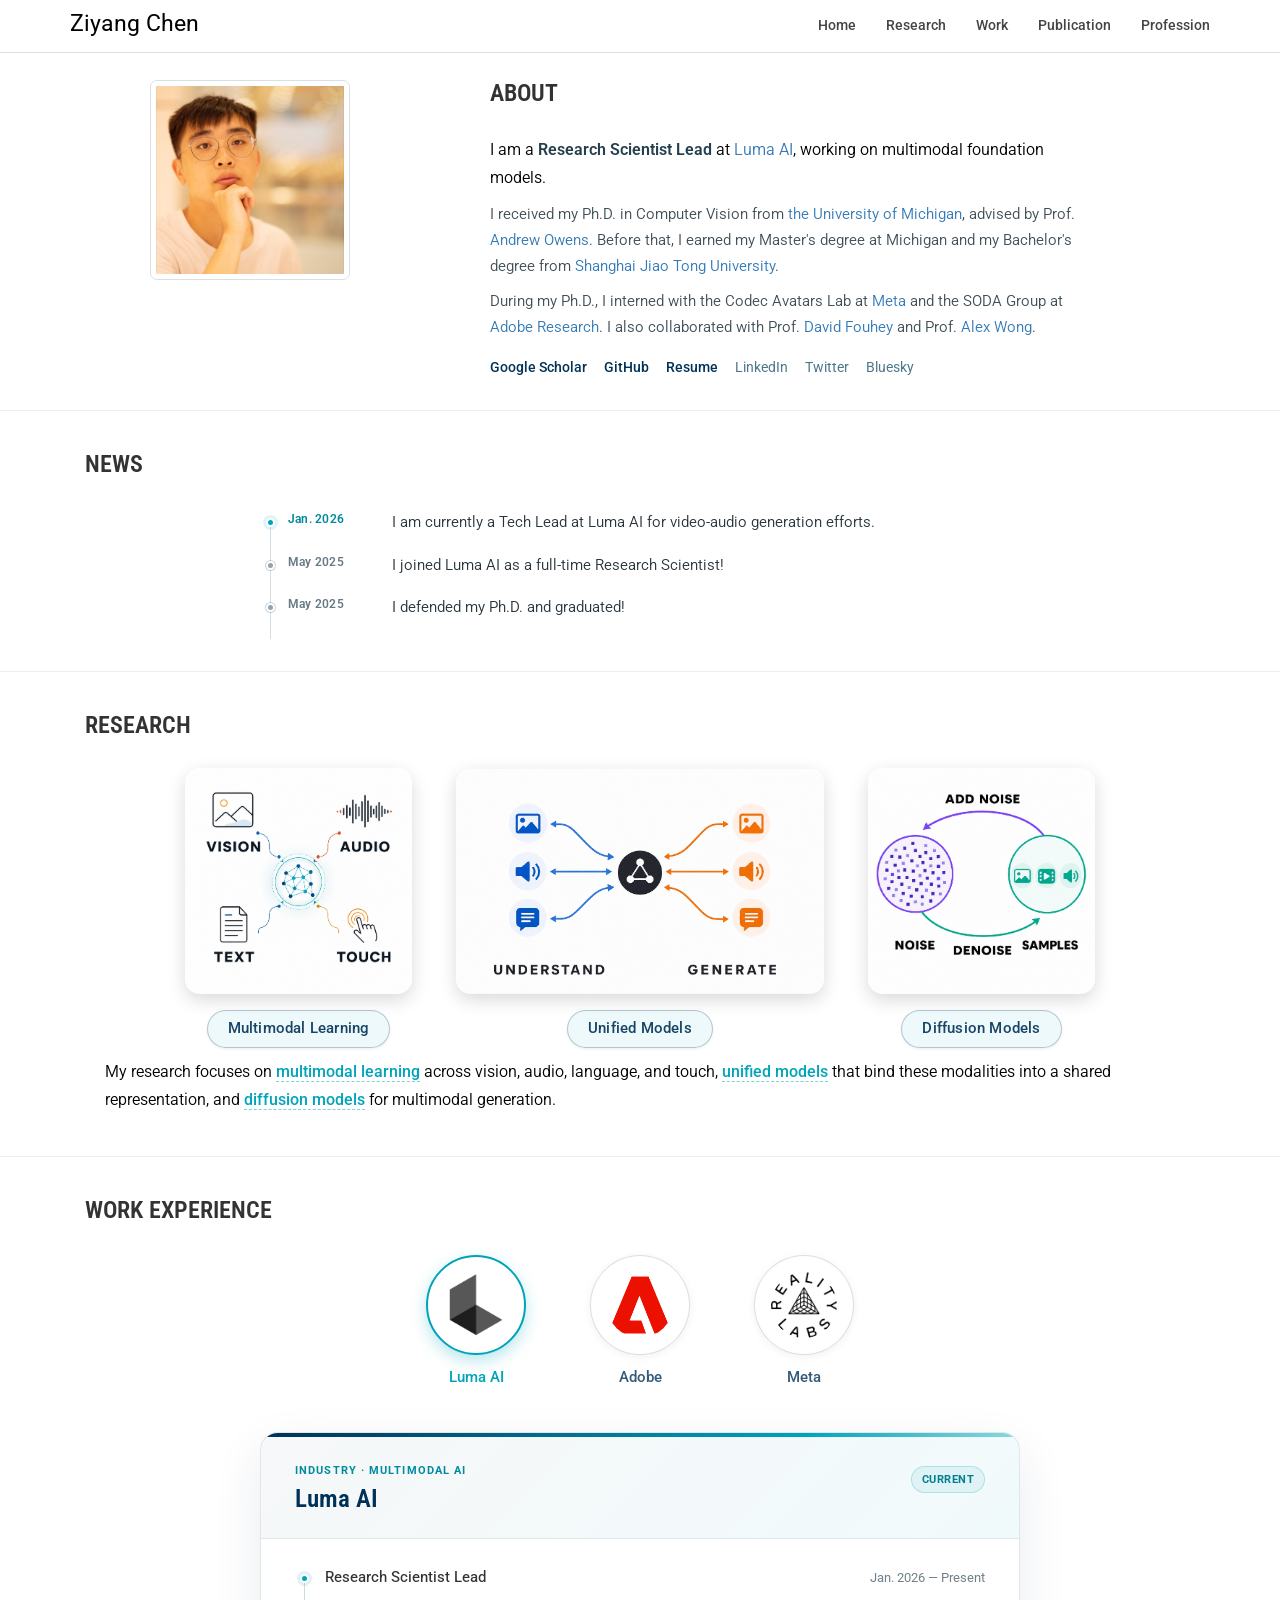
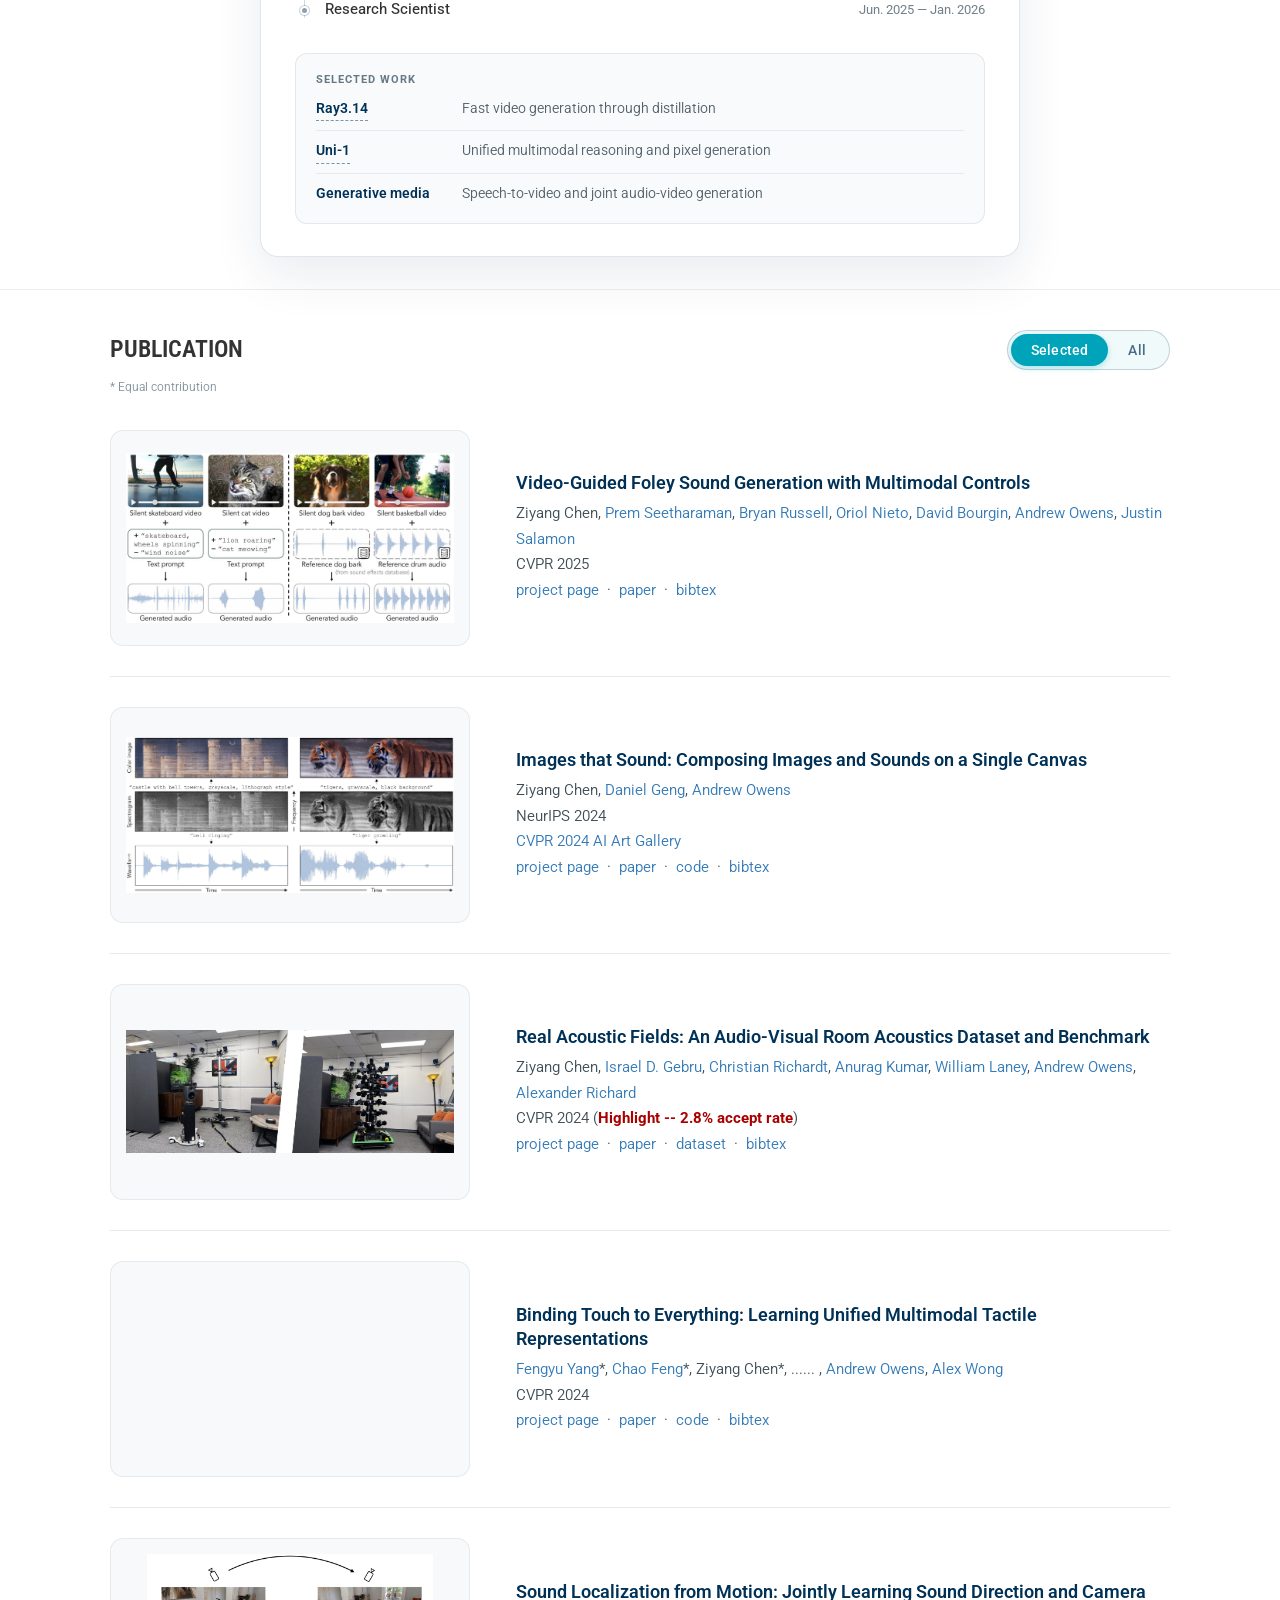
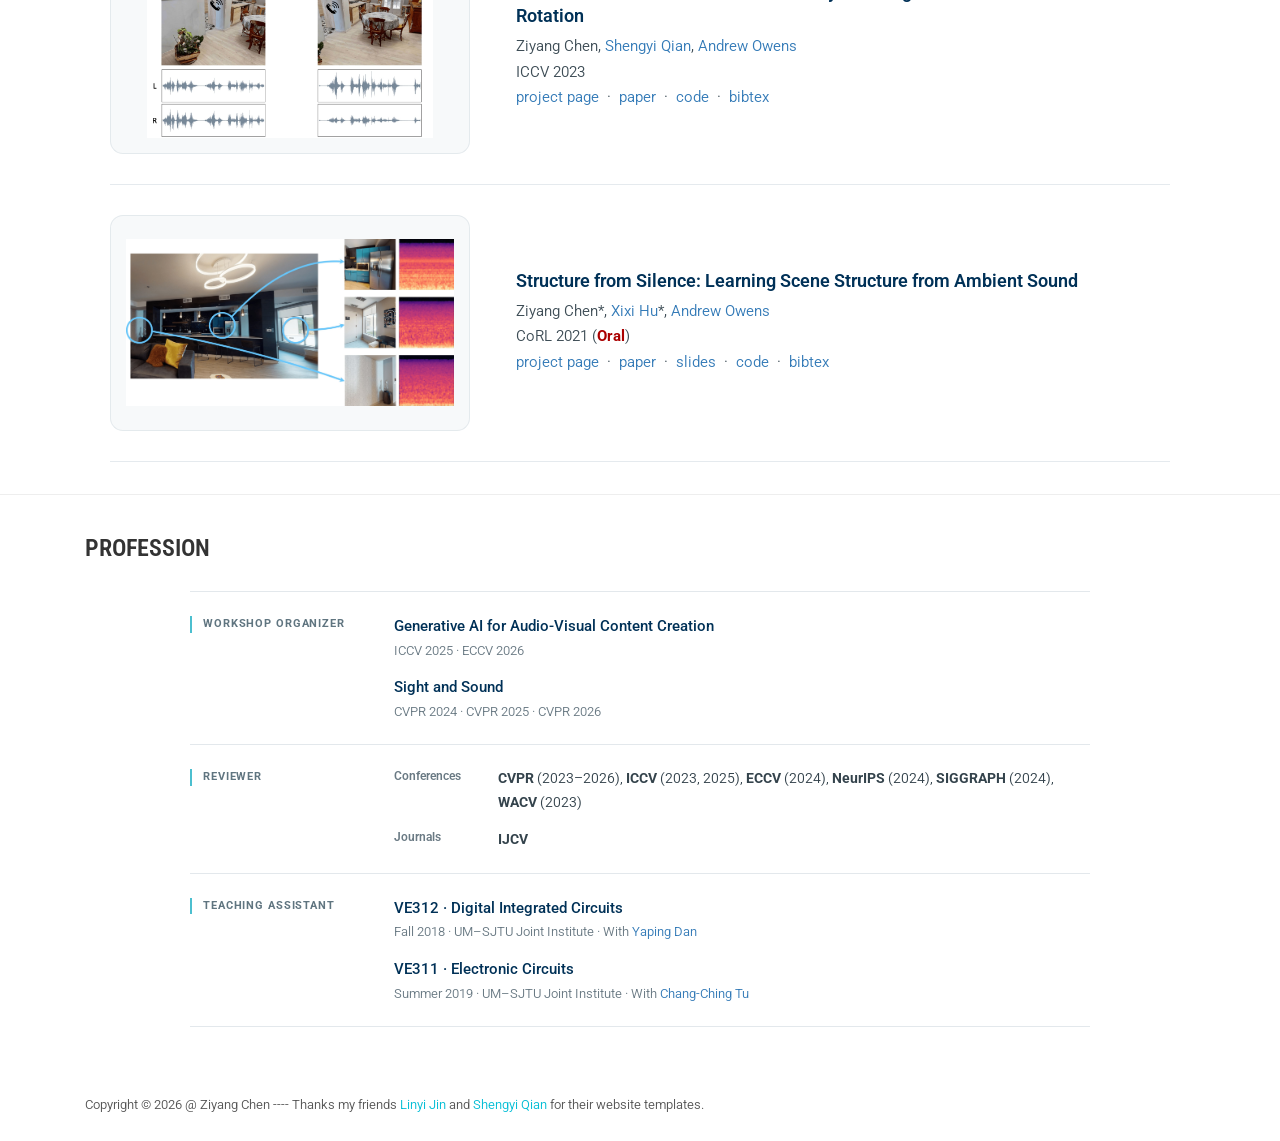
==== index.html @ b12037cb "update image" ====
<!DOCTYPE html>
<html lang="en">

<head>
    <meta http-equiv="Content-Type" content="text/html; charset=UTF-8">
    <!-- Basic Page Needs
        ================================================== -->

    <title>Ziyang Chen</title>
    <link rel="icon" href="images/favicon/favicon.ico" sizes="any">
    <link rel="apple-touch-icon" sizes="180x180" href="images/favicon/apple-touch-icon.png">
    <meta name="description" content="Ziyang Chen's Personal Website">
    <meta name="keywords" content="webpage">
    <meta name="author" content="Ziyang Chen">
    <!-- Mobile Specific Metas
        ================================================== -->
    <meta name="format-detection" content="telephone=no">
    <meta name="viewport" content="width=device-width, initial-scale=1">
    <!-- Template CSS Files
        ================================================== -->
    <link rel="preconnect" href="https://fonts.googleapis.com">
    <link rel="preconnect" href="https://fonts.gstatic.com" crossorigin>
    <link rel="stylesheet" href="https://fonts.googleapis.com/css2?family=Roboto+Condensed:wght@300;400;700&amp;family=Roboto:wght@100;300;400;500;700&amp;display=swap">
    <!-- Twitter Bootstrs CSS -->
    <link rel="stylesheet" href="assets/css/bootstrap.min.css">
    <!-- animate css -->
    <link rel="stylesheet" href="assets/css/animate.css">
    <!-- template main css file -->
    <link rel="stylesheet" href="assets/css/main.css">
    <!-- responsive css -->
    <link rel="stylesheet" href="assets/css/responsive.css">
    <!-- Template Javascript Files
        ================================================== -->
    <!-- jquery -->
    <script defer src="assets/js/jquery.min.js"></script>
    <!-- bootstrap js -->
    <script defer src="assets/js/bootstrap.min.js"></script>
    <!-- wow js -->
    <script defer src="assets/js/wow.min.js"></script>
    <!-- template main js -->
    <script defer src="assets/js/main.js"></script>

    <!-- Global site tag (gtag.js) - Google Analytics -->
    <script async src="https://www.googletagmanager.com/gtag/js?id=G-ZL4BP5RJ60"></script>
    <script>
        window.dataLayer = window.dataLayer || [];
        function gtag() { dataLayer.push(arguments); }
        gtag('js', new Date());

        gtag('config', 'G-ZL4BP5RJ60');
    </script>

</head>

<body data-new-gr-c-s-check-loaded="14.984.0" data-gr-ext-installed="">
    <a class="skip-link" href="#main-content">Skip to main content</a>
    <!--
        ==================================================
        Header Section Start
        ================================================== -->
    <header id="top-bar" class="navbar-fixed-top animated-header">
        <div class="container">
            <div class="navbar-header">
                <!-- responsive nav button -->
                <button type="button" class="navbar-toggle" data-toggle="collapse" data-target="#main-navigation" aria-controls="main-navigation" aria-expanded="false">
                    <span class="sr-only">Toggle navigation</span>
                    <span class="icon-bar"></span>
                    <span class="icon-bar"></span>
                    <span class="icon-bar"></span>
                </button>
                <!-- /responsive nav button -->
                <!-- logo -->
                <div class="navbar-brand">
                    <a href="index.html" style="font-size:1.3em;color:black">
                        Ziyang Chen
                    </a>
                </div>
                <!-- /logo -->
            </div>
            <!-- main menu -->
            <nav id="main-navigation" class="collapse navbar-collapse navbar-right" aria-label="Primary navigation">
                <div class="main-menu">
                    <ul class="nav navbar-nav navbar-right">
                        <li>
                            <a href="#about">Home</a>
                        </li>
                        <li>
                            <a href="#Research">Research</a>
                        </li>
                        <li>
                            <a href="#Work">Work</a>
                        </li>
                        <li>
                            <a href="#Publication">Publication</a>
                        </li>
                        <li>
                            <a href="#Profession">Profession</a>
                        </li>
                    </ul>
                </div>
            </nav>
            <!-- /main nav -->
        </div>
    </header>
    <!--
        ==================================================
        Slider Section Start
        ================================================== -->
    <!--
            ==================================================
            Slider Section Start
            ================================================== -->

    <main id="main-content" tabindex="-1">
    <section id="about" class="site-section">
        <div class="container">
            <div class="row about-layout">
                <div class="col-md-4 col-sm-4 about-portrait-column">
                    <div class="block wow fadeInRight" data-wow-delay=".2s" data-wow-duration="400ms">
                        <div class="text-center">
                            <img class="about-portrait" src="images/selfish/self-480.jpg" alt="Portrait of Ziyang Chen" width="200" height="200" decoding="async" fetchpriority="high">
                        </div>
                    </div>
                </div>
                <div class="col-md-7 col-sm-7 about-copy-column">
                    <div class="block about-intro wow fadeInLeft" data-wow-delay=".2s" data-wow-duration="400ms">
                        <h1 class="about-heading">About</h1>
                        <p>I am a <span class="about-role-emphasis">Research Scientist Lead</span> at <a href="https://lumalabs.ai/">Luma AI</a>, working on multimodal foundation models.</p>
                        <div class="about-bio">
                            <p>I received my Ph.D. in Computer Vision from <a href="https://umich.edu/">the University of Michigan</a>, advised by Prof. <a href="http://andrewowens.com/">Andrew Owens</a>. Before that, I earned my Master's degree at Michigan and my Bachelor's degree from <a href="https://www.sjtu.edu.cn/">Shanghai Jiao Tong University</a>.</p>
                            <p>During my Ph.D., I interned with the Codec Avatars Lab at <a href="https://about.meta.com/realitylabs/">Meta</a> and the SODA Group at <a href="https://research.adobe.com/">Adobe Research</a>. I also collaborated with Prof. <a href="https://web.eecs.umich.edu/~fouhey/">David Fouhey</a> and Prof. <a href="https://vision.cs.yale.edu/members/alex-wong.html">Alex Wong</a>.</p>
                        </div>
                        <nav class="about-links" aria-label="Profiles and résumé">
                            <a class="about-link-primary" href="https://scholar.google.com/citations?user=PbsR83sAAAAJ">Google Scholar</a>
                            <a class="about-link-primary" href="https://github.com/IFICL">GitHub</a>
                            <a class="about-link-primary" href="docs/CV-ziyangchen.pdf">Resume</a>
                            <a href="https://www.linkedin.com/in/ziyang-chen-701982200/">LinkedIn</a>
                            <a href="https://x.com/CzyangChen">Twitter</a>
                            <a href="https://bsky.app/profile/czyang.bsky.social">Bluesky</a>
                        </nav>
                    </div>
                </div>
            </div>
        </div>
    </section>
    
    
    <section id="News" class="site-section news-section">
        <div class="container">
            <div class="row">
                <div class="block wow fadeInRight" data-wow-delay=".2s" data-wow-duration="400ms">
                    <h2>
                        News
                    </h2>
                    <ul class="news-timeline" tabindex="0" aria-label="News updates; scroll for older items">
                        <li class="news-item news-latest">
                            <time datetime="2026-01">Jan. 2026</time>
                            <span>I am currently a Tech Lead at Luma AI for video-audio generation efforts.</span>
                        </li>
                        <li class="news-item">
                            <time datetime="2025-05">May 2025</time>
                            <span>I joined Luma AI as a full-time Research Scientist!</span>
                        </li>
                        <li class="news-item">
                            <time datetime="2025-05">May 2025</time>
                            <span>I defended my Ph.D. and graduated!</span>
                        </li>
                        <li class="news-item">
                            <time datetime="2025-02">Feb. 2025</time>
                            <span>Three papers were accepted to CVPR 2025! See you in Nashville!</span>
                        </li>
                        <li class="news-item">
                            <time datetime="2024-11">Nov. 2024</time>
                            <span>Check out our new work <a href="https://arxiv.org/abs/2411.17698" target="_blank" rel="noopener noreferrer">MultiFoley</a> for creative Foley sound generation!</span>
                        </li>
                    </ul>
                </div>
            </div>
        </div>
    </section>


    <section id="Research" class="site-section">
        <div class="container">
            <div class="row">
                <div class="block wow fadeInRight" data-wow-delay=".2s" data-wow-duration="400ms">
                    <h2>
                        Research
                    </h2>
                    <div class="text-center">
                    <div class="img-wall" style="width: 85%;">
                        <div class="img-wall-element">
                            <img src="images/research/multi_modal.jpg" alt="Illustration of multimodal learning across different data types" loading="lazy" decoding="async">
                            <div><span class="keyword-pill" data-topic="multimodal">Multimodal Learning</span></div>
                        </div>
                        <div class="img-wall-element">
                            <img src="images/research/unified_model_v2.jpg" alt="Diagram representing a unified multimodal model" loading="lazy" decoding="async">
                            <div><span class="keyword-pill" data-topic="unified">Unified Models</span></div>
                        </div>
                        <div class="img-wall-element">
                            <img src="images/research/diffusion.jpg" alt="Illustration of the diffusion model generation process" loading="lazy" decoding="async">
                            <div><span class="keyword-pill" data-topic="diffusion">Diffusion Models</span></div>
                        </div>

                    </div>
                    </div>
                    <p class="research" >
                        My research focuses on <span class="topic-link" data-topic="multimodal">multimodal learning</span> across vision, audio, language, and touch, <span class="topic-link" data-topic="unified">unified models</span> that bind these modalities into a shared representation, and <span class="topic-link" data-topic="diffusion">diffusion models</span> for multimodal generation.
                    </p>
                </div>
            </div>
        </div>
    </section>
    

    <section id="Work" class="site-section">
        <div class="container">
            <div class="row">
                <div class="block wow fadeInLeft" data-wow-delay=".2s" data-wow-duration="400ms">
                    <h2>
                        Work Experience
                    </h2>
                </div>
            </div>
            
            <div class="row">
                <div class="block wow fadeInLeft" data-wow-delay=".2s" data-wow-duration="400ms">
                    <div class="work-tabs" role="tablist" aria-label="Employers">
                        <div class="work-tabs-track" role="presentation">
                            <button class="work-tab active" role="tab" aria-selected="true" aria-controls="work-luma" id="tab-luma" data-i="0" tabindex="0">
                                <img src="./images/work/luma.png" alt="" width="100" height="100" loading="lazy" decoding="async">
                                <span>Luma AI</span>
                            </button>
                            <button class="work-tab" role="tab" aria-selected="false" aria-controls="work-adobe" id="tab-adobe" data-i="1" tabindex="-1">
                                <img src="./images/work/adobe-icon.png" alt="" width="100" height="100" loading="lazy" decoding="async">
                                <span>Adobe</span>
                            </button>
                            <button class="work-tab" role="tab" aria-selected="false" aria-controls="work-meta" id="tab-meta" data-i="2" tabindex="-1">
                                <img src="./images/work/reality_lab.png" alt="" width="100" height="100" loading="lazy" decoding="async">
                                <span>Meta</span>
                            </button>
                        </div>
                    </div>

                    <div class="work-panels">
                        <div class="work-panel active" role="tabpanel" id="work-luma" aria-labelledby="tab-luma" data-i="0">
                            <div class="work-panel-header">
                                <div>
                                    <p class="work-eyebrow">Industry · Multimodal AI</p>
                                    <h3 class="work-company"><a href="https://lumalabs.ai/">Luma AI</a></h3>
                                </div>
                                <span class="work-status">Current</span>
                            </div>
                            <div class="work-panel-body">
                                <div class="work-role-list" aria-label="Roles at Luma AI">
                                    <div class="role-line current-role">
                                        <span class="job-title">Research Scientist Lead</span>
                                        <span class="role-date">Jan. 2026 — Present</span>
                                    </div>
                                    <div class="role-line">
                                        <span class="job-title">Research Scientist</span>
                                        <span class="role-date">Jun. 2025 — Jan. 2026</span>
                                    </div>
                                </div>
                                <div class="work-info-block">
                                    <p class="work-label">Selected work</p>
                                    <ul class="work-project-list">
                                        <li><a href="https://lumalabs.ai/news/ray3_14">Ray3.14</a><span>Fast video generation through distillation</span></li>
                                        <li><a href="https://lumalabs.ai/uni-1">Uni-1</a><span>Unified multimodal reasoning and pixel generation</span></li>
                                        <li><strong>Generative media</strong><span>Speech-to-video and joint audio-video generation</span></li>
                                    </ul>
                                </div>
                            </div>
                        </div>
                        <div class="work-panel" role="tabpanel" id="work-adobe" aria-labelledby="tab-adobe" data-i="1" hidden>
                            <div class="work-panel-header">
                                <div>
                                    <p class="work-eyebrow">Research internship · Generative audio</p>
                                    <h3 class="work-company"><a href="https://research.adobe.com/">Adobe Research</a></h3>
                                </div>
                            </div>
                            <div class="work-panel-body">
                                <div class="work-role-list" aria-label="Role at Adobe Research">
                                    <div class="role-line">
                                        <span class="job-title">Research Scientist Intern</span>
                                        <span class="role-date">May — Nov. 2024</span>
                                    </div>
                                </div>
                                <div class="work-info-grid">
                                    <div class="work-info-block">
                                        <p class="work-label">Research mentors</p>
                                        <p class="work-detail"><a href="https://pseeth.github.io/">Prem Seetharaman</a>, <a href="https://bryanrussell.org/">Bryan Russell</a>, and <a href="https://www.justinsalamon.com/">Justin Salamon</a></p>
                                    </div>
                                    <div class="work-info-block work-featured-project">
                                        <p class="work-label">Featured project</p>
                                        <p class="work-project-title"><a href="https://ificl.github.io/MultiFoley/">MultiFoley</a><span class="work-project-venue">CVPR 2025</span></p>
                                        <p class="work-detail">Video-guided sound generation with text, audio, and video conditioning.</p>
                                    </div>
                                </div>
                            </div>
                        </div>
                        <div class="work-panel" role="tabpanel" id="work-meta" aria-labelledby="tab-meta" data-i="2" hidden>
                            <div class="work-panel-header">
                                <div>
                                    <p class="work-eyebrow">Research internship · Spatial audio&video</p>
                                    <h3 class="work-company"><a href="https://about.meta.com/realitylabs/">Meta · Codec Avatars Lab</a></h3>
                                    <p class="work-location">Pittsburgh, Pennsylvania</p>
                                </div>
                            </div>
                            <div class="work-panel-body">
                                <div class="work-role-list" aria-label="Role at Meta">
                                    <div class="role-line">
                                        <span class="job-title">Research Scientist Intern</span>
                                        <span class="role-date">May — Nov. 2023</span>
                                    </div>
                                </div>
                                <div class="work-info-grid">
                                    <div class="work-info-block">
                                        <p class="work-label">Research mentors</p>
                                        <p class="work-detail"><a href="https://scholar.google.it/citations?user=5RFgT84AAAAJ&amp;hl=en">Israel D. Gebru</a>, <a href="https://richardt.name/">Christian Richardt</a>, and <a href="https://alexanderrichard.github.io/">Alexander Richard</a></p>
                                    </div>
                                    <div class="work-info-block work-featured-project">
                                        <p class="work-label">Featured project</p>
                                        <p class="work-project-title"><a href="https://facebookresearch.github.io/real-acoustic-fields/">Real Acoustic Fields</a><span class="work-project-venue">CVPR 2024 · Highlight</span></p>
                                        <p class="work-detail">A multimodal dataset capturing real-world room acoustics.</p>
                                    </div>
                                </div>
                            </div>
                        </div>
                    </div>
                </div>
            </div>
        </div>
    </section>


    <section id="Publication" class="site-section filter-selected">
        <div class="container">
            <div class="row">
                <div class="block wow fadeInLeft" data-wow-delay=".2s" data-wow-duration="400ms">
                    <div class="pub-header">
                        <h2>Publication</h2>
                        <div class="pub-toggle" role="group" aria-label="Filter publications">
                            <button type="button" class="pub-toggle-btn active" data-filter="selected" aria-pressed="true">Selected</button>
                            <button type="button" class="pub-toggle-btn" data-filter="all" aria-pressed="false">All</button>
                        </div>
                    </div>
                    <p class="pub-note">* Equal contribution</p>
                </div>
            </div>
            
            <div class="row pub-entry pub-selected" name="multifoley">
                <div class="block wow fadeInLeft" data-wow-delay=".2s" data-wow-duration="400ms">
                    <div class="col-md-5 col-sm-5 text-center">
                        <a href="https://arxiv.org/abs/2411.17698"><img src="images/projects/multifoley.jpg" alt="MultiFoley video-guided sound generation overview" loading="lazy" decoding="async"
                                style="width: 100%;  border-radius: 10px;"></a>
                    </div>
                    <div class="col-md-7 col-sm-7">
                        <p>
                            <span class="mybold">Video-Guided Foley Sound Generation with Multimodal Controls</span><br>
            
                            Ziyang Chen,
                            <a href="https://pseeth.github.io/">Prem Seetharaman</a>,
                            <a href="https://bryanrussell.org/">Bryan Russell</a>,
                            <a href="https://www.urinieto.com/">Oriol Nieto</a>,
                            <a href="https://www.davidbourgin.com/">David Bourgin</a>,
                            <a href="http://andrewowens.com/">Andrew Owens</a>,
                            <a href="https://www.justinsalamon.com/" target="_blank" rel="noopener noreferrer">Justin Salamon</a>
                            <br>
                            CVPR 2025
                            <br>
                            <a href="https://ificl.github.io/MultiFoley/">project page</a>
                            &nbsp;&middot;&nbsp;
                            <a href="https://arxiv.org/abs/2411.17698">paper</a>
                            &nbsp;&middot;&nbsp;
                            <a href="https://ificl.github.io/MultiFoley/#BibTeX" target="_blank" rel="noopener noreferrer">bibtex</a>
                        </p>
                    </div>
                </div>
            </div>


            <div class="row pub-entry" name="GPS-Gen">
                <div class="block wow fadeInLeft" data-wow-delay=".2s" data-wow-duration="400ms">
                    <div class="col-md-5 col-sm-5 text-center">
                        <a href="https://cfeng16.github.io/gps-gen/"><img src="images/projects/gpsgen.jpg" alt="GPS-controlled image generation overview" loading="lazy" decoding="async" style="width: 95%;"></a>
                    </div>
                    <div class="col-md-7 col-sm-7">
                        <p>
                            <span class="mybold">GPS as a Control Signal for Image Generation</span><br>
        
                            <a href="https://cfeng16.github.io/">Chao Feng</a>,
                            Ziyang Chen,
                            <a href="https://holynski.org/">Aleksander Holynski</a>,
                            <a href="https://people.eecs.berkeley.edu/~efros/">Alexei A. Efros</a>,
                            <a href="http://andrewowens.com/">Andrew Owens</a>
                            <br>
                            CVPR 2025
                            <br>
                            <a href="https://cfeng16.github.io/gps-gen/">project page</a>
                            &nbsp;&middot;&nbsp;
                            <a href="https://arxiv.org/abs/2501.12390">paper</a>
                            &nbsp;&middot;&nbsp;
                            <a href="https://github.com/cfeng16/GPS2Pix">code</a>
                            &nbsp;&middot;&nbsp;
                            <a href="https://cfeng16.github.io/gps-gen/#bibtex">bibtex</a>
                            <br>
                        </p>
                    </div>
                </div>
            </div>

            <div class="row pub-entry" name="Ego-Spatial">
                <div class="block wow fadeInLeft" data-wow-delay=".2s" data-wow-duration="400ms">
                    <div class="col-md-5 col-sm-5 text-center">
                        <a href="https://openaccess.thecvf.com/content/CVPR2025/papers/Min_Supervising_Sound_Localization_by_In-the-wild_Egomotion_CVPR_2025_paper.pdf"><img src="images/projects/sup-egomotion.jpg" alt="Egomotion-supervised sound localization overview" loading="lazy" decoding="async" style="width: 95%; border-radius: 10px;"></a>
                    </div>
                    <div class="col-md-7 col-sm-7">
                        <p>
                            <span class="mybold">Supervising Sound Localization Using In-the-wild Ego-motion</span>
                            <br>
            
                            <a href="https://www.linkedin.com/in/anna-min-a69963263/">Anna Min</a>,
                            Ziyang Chen,
                            <a href="https://hangzhaomit.github.io/">Hang Zhao</a>,
                            <a href="http://andrewowens.com/">Andrew Owens</a>
                            <br>
                            CVPR 2025 (<span style="color:#a00"><b>Highlight</b></span>)
                            <br>
  
                            <a href="https://openaccess.thecvf.com/content/CVPR2025/papers/Min_Supervising_Sound_Localization_by_In-the-wild_Egomotion_CVPR_2025_paper.pdf">paper</a>
                        </p>
                    </div>
                </div>
            </div>

            <div class="row pub-entry pub-selected" name="images-that-sound"> 
                <div class="block wow fadeInLeft" data-wow-delay=".2s" data-wow-duration="400ms">
                    <div class="col-md-5 col-sm-5 text-center">
                        <a href="https://arxiv.org/abs/2405.12221"><img src="images/projects/images-that-sound.jpg" alt="Images that Sound composition examples" loading="lazy" decoding="async" style="width: 100%;  border-radius: 10px;"></a>
                    </div>
                    <div class="col-md-7 col-sm-7">
                            <p>
                                <span class="mybold">
                                    Images that Sound: Composing Images and Sounds on a Single Canvas</span><br>
            
                                Ziyang Chen,
                                <a href="https://dangeng.github.io/">Daniel Geng</a>,
                                <a href="http://andrewowens.com/">Andrew Owens</a>
                                <br>
                                NeurIPS 2024 
                                <br>
                                <a href="https://thecvf-art.com/project/images-that-sound/">CVPR 2024 AI Art Gallery</a>
                                <br>
                                <a href="https://ificl.github.io/images-that-sound/">project page</a>
                                &nbsp;&middot;&nbsp;
                                <a href="https://arxiv.org/abs/2405.12221">paper</a>
                                &nbsp;&middot;&nbsp;
                                <a href="https://github.com/IFICL/images-that-sound">code</a>
                                &nbsp;&middot;&nbsp;
                                <a href="https://ificl.github.io/images-that-sound/#BibTeX" target="_blank" rel="noopener noreferrer">bibtex</a>
                            </p>
                    </div>
                </div>
            </div>

            <div class="row pub-entry pub-selected" name="real-acoustic-fields">
                <div class="block wow fadeInLeft" data-wow-delay=".2s" data-wow-duration="400ms">
                    <div class="col-md-5 col-sm-5 text-center">
                        <a href="https://arxiv.org/abs/2403.18821"><img src="images/projects/RAF.jpg" alt="Real Acoustic Fields capture setup" loading="lazy" decoding="async" style="width: 100%;  border-radius: 10px;"></a>
                    </div>
                    <div class="col-md-7 col-sm-7">
                        <p>
                            <span class="mybold">
                                Real Acoustic Fields: An Audio-Visual Room Acoustics Dataset and Benchmark</span><br>
        
                            Ziyang Chen,
                            <a href="https://scholar.google.it/citations?user=5RFgT84AAAAJ&hl=en">Israel D. Gebru</a>,
                            <a href="https://richardt.name/">Christian Richardt</a>,
                            <a href="https://anuragkr90.github.io/">Anurag Kumar</a>,
                            <a href="https://www.linkedin.com/in/wlaney/">William Laney</a>,
                            <a href="http://andrewowens.com/">Andrew Owens</a>,
                            <a href="https://alexanderrichard.github.io/">Alexander Richard</a>
                            <br>
                            CVPR 2024 (<span style="color:#a00"><b>Highlight -- 2.8% accept rate</b></span>)
                            <br>
                            <a href="https://facebookresearch.github.io/real-acoustic-fields/">project page</a>
                                        &nbsp;&middot;&nbsp;
                                        <a href="https://arxiv.org/abs/2403.18821">paper</a>
                                        &nbsp;&middot;&nbsp;
                                        <a href="https://github.com/facebookresearch/real-acoustic-fields/">dataset</a>
                                        &nbsp;&middot;&nbsp;
                                        <a href="https://facebookresearch.github.io/real-acoustic-fields/#BibTeX" target="_blank" rel="noopener noreferrer">bibtex</a>
                        </p>
                    </div>
                </div>
            </div>


            <div class="row pub-entry pub-selected" name="UniTouch">
                <div class="block wow fadeInLeft" data-wow-delay=".2s" data-wow-duration="400ms">
                    <div class="col-md-5 col-sm-5 text-center">
                        <a href="https://arxiv.org/abs/2401.18084"><img src="images/projects/unitouch.jpg" alt="UniTouch multimodal tactile representation overview" loading="lazy" decoding="async" style="width: 100%;"></a>
                    </div>
                    <div class="col-md-7 col-sm-7">
                        <p>
                            <span class="mybold"> Binding Touch to
                                Everything: Learning Unified Multimodal Tactile Representations </span><br>
        
                            <a href="https://fredfyyang.github.io/">Fengyu Yang</a>*,
                            <a href="https://cfeng16.github.io/">Chao Feng</a>*,
                            Ziyang Chen*,
                            ...... ,
                            <a href="http://andrewowens.com/">Andrew Owens</a>,
                            <a href="https://vision.cs.yale.edu/members/alex-wong.html">Alex Wong</a>
                            <br>
                            CVPR 2024
                            <br>
                            <a href="https://cfeng16.github.io/UniTouch/">project page</a>
                            &nbsp;&middot;&nbsp;
                            <a href="https://arxiv.org/abs/2401.18084">paper</a>
                            &nbsp;&middot;&nbsp;
                            <a href="https://github.com/cfeng16/UniTouch">code</a>
                            &nbsp;&middot;&nbsp;
                            <a href="https://cfeng16.github.io/UniTouch/#BibTeX" target="_blank" rel="noopener noreferrer">bibtex</a>
                        </p>
                    </div>
                </div>
            </div>

            
            
            

            <div class="row pub-entry pub-selected" name="SLfM">
                <div class="block wow fadeInLeft" data-wow-delay=".2s" data-wow-duration="400ms">
                    <div class="col-md-5 col-sm-5 text-center">
                        <a href="https://arxiv.org/abs/2303.11329"><img src="images/projects/SLfM.jpg" alt="Sound Localization from Motion overview" loading="lazy" decoding="async" style="width: 80%;"></a>
                    </div>
                    <div class="col-md-7 col-sm-7">
                        <p>
                            <span class="mybold"> Sound Localization from Motion: Jointly Learning Sound Direction and Camera Rotation</span><br>
                            
                            Ziyang Chen, <a href="https://jasonqsy.github.io/">Shengyi Qian</a>, <a
                                href="http://andrewowens.com/">Andrew Owens</a><br>
                            ICCV 2023
                            <br>
                            <a href="https://ificl.github.io/SLfM/">project page</a>
                            &nbsp;&middot;&nbsp;
                            <a href="https://arxiv.org/abs/2303.11329">paper</a>
                            &nbsp;&middot;&nbsp;
                            <a href="https://github.com/IFICL/SLfM">code</a>
                            &nbsp;&middot;&nbsp;
                            <a href="https://ificl.github.io/SLfM/#BibTeX" target="_blank" rel="noopener noreferrer">bibtex</a>
                            <br>
                        </p>
                    </div>
                </div>
            </div>

            <div class="row pub-entry" name="condfoleygen">
                <div class="block wow fadeInLeft" data-wow-delay=".2s" data-wow-duration="400ms">
                    <div class="col-md-5 col-sm-5 text-center">
                        <a href="https://arxiv.org/abs/2304.08490"><img src="images/projects/condfoleygen.jpg" alt="Conditional Foley generation examples" loading="lazy" decoding="async" style="width: 100%; margin-top: 5px;"></a>
                    </div>
                    <div class="col-md-7 col-sm-7">
                        <p>
                            <span class="mybold">Conditional Generation of Audio from Video via Foley Analogies</span><br>

                            <a href="https://xypb.github.io/">Yuexi Du</a>, Ziyang Chen, <a href="https://www.justinsalamon.com/">Justin Salamon</a>, <a href="https://bryanrussell.org/">Bryan Russell</a>, <a href="http://andrewowens.com/">Andrew Owens</a><br>
                            
                            CVPR 2023
                            <br>
                            <a href="https://xypb.github.io/CondFoleyGen/">project page</a>
                            &nbsp;&middot;&nbsp;
                            <a href="https://arxiv.org/abs/2304.08490">paper</a>
                            &nbsp;&middot;&nbsp;
                            <a href="https://github.com/XYPB/CondFoleyGen">code</a>
                            &nbsp;&middot;&nbsp;
                            <a href="https://xypb.github.io/CondFoleyGen/docs/bibtex.txt">bibtex</a>
                            <br>
                        </p>
                    </div>
                </div>
            </div>


            <div class="row pub-entry" name="avforensics">
                <div class="block wow fadeInLeft" data-wow-delay=".2s" data-wow-duration="400ms">
                    <div class="col-md-5 col-sm-5 text-center">
                        <a href="https://arxiv.org/abs/2301.01767"><img src="images/projects/avforensics.jpg" alt="Audio-visual anomaly detection overview" loading="lazy" decoding="async" style="width: 60%;"></a>
                    </div>
                    <div class="col-md-7 col-sm-7">
                        <p>
                            <span class="mybold">Self-Supervised Video Forensics by Audio-Visual Anomaly Detection</span><br>

                            <a href="https://cfeng16.github.io/">Chao Feng</a>, Ziyang Chen, <a href="http://andrewowens.com/">Andrew Owens</a><br>
                            CVPR 2023 (<span style="color:#a00"><b>Highlight -- 2.5% accept rate</b></span>)
                            <br>
                            <a href="https://cfeng16.github.io/audio-visual-forensics/">project page</a>
                            &nbsp;&middot;&nbsp;
                            <a href="https://arxiv.org/abs/2301.01767">paper</a>
                            &nbsp;&middot;&nbsp;
                            <a href="https://github.com/cfeng16/audio-visual-forensics">code</a>
                            &nbsp;&middot;&nbsp;
                            <a href="https://cfeng16.github.io/audio-visual-forensics/docs/bibtex.txt">bibtex</a>
                            <br>
                        </p>
                    </div>
                </div>
            </div>


            <div class="row pub-entry" name="stereocrw">
                <div class="block wow fadeInLeft" data-wow-delay=".2s" data-wow-duration="400ms">
                    <div class="col-md-5 col-sm-5 text-center">
                        <a href="https://arxiv.org/abs/2204.12489"><img src="images/projects/stereocrw.jpg" alt="Stereo sound localization method overview" loading="lazy" decoding="async" style="width: 100%;"></a>
                    </div>
                    <div class="col-md-7 col-sm-7">
                        <p>
                            <span class="mybold">Sound Localization by Self-Supervised Time Delay Estimation</span><br>
                            
                            Ziyang Chen, <a href="https://web.eecs.umich.edu/~fouhey/">David F. Fouhey</a>, <a
                                href="http://andrewowens.com/">Andrew Owens</a><br>
                            
                            ECCV 2022
                            <br>
                            <a href="https://ificl.github.io/stereocrw/">project page</a>
                            &nbsp;&middot;&nbsp;
                            <a href="https://arxiv.org/abs/2204.12489">paper</a>
                            &nbsp;&middot;&nbsp;
                            <a href="https://www.dropbox.com/s/mn7b884xlmsu213/Stereocrw-public.key?dl=0">slides</a>
                            &nbsp;&middot;&nbsp;
                            <a href="https://github.com/IFICL/stereocrw">code</a>
                            &nbsp;&middot;&nbsp;
                            <a href="https://ificl.github.io/stereocrw/docs/bibtex.txt">bibtex</a>
                            <br>
                        </p>
                    </div>
                </div>
            </div>


            <div class="row pub-entry" name="mix-and-localize">
                <div class="block wow fadeInLeft" data-wow-delay=".2s" data-wow-duration="400ms">
                    <div class="col-md-5 col-sm-5 text-center">
                        <a href="https://arxiv.org/abs/2211.15058"><img src="images/projects/mixcrw.jpg" alt="Mix and Localize method overview" loading="lazy" decoding="async" style="width: 100%;"></a>
                    </div>
                    <div class="col-md-7 col-sm-7">
                        <p>
                            <span class="mybold">Mix and Localize: Localizing Sound Sources in Mixtures</span><br>
                            <a href="https://hxixixh.github.io/">Xixi Hu</a>*, Ziyang Chen*, <a
                                href="http://andrewowens.com/">Andrew Owens</a><br>
                            
                            CVPR 2022
                            <br>
                            <a href="https://hxixixh.github.io/mix-and-localize/">project page</a>
                            &nbsp;&middot;&nbsp;
                            <a href="https://arxiv.org/abs/2211.15058">paper</a>
                            &nbsp;&middot;&nbsp;
                            <a href="https://www.dropbox.com/sh/858ju9bn2q4avsd/AAB3wrj8506sKmERUzjW0d7Za?dl=0">slides</a>
                            &nbsp;&middot;&nbsp;
                            <a href="https://github.com/hxixixh/mix-and-localize">code</a>
                            &nbsp;&middot;&nbsp;
                            <a href="https://hxixixh.github.io/mix-and-localize/docs/bibtex.txt">bibtex</a>
                        </p>
                    </div>
                </div>
            </div>

            
            <div class="row pub-entry pub-selected" name="structure-from-silence">
                <div class="block wow fadeInLeft" data-wow-delay=".2s" data-wow-duration="400ms">
                    <div class="col-md-5 col-sm-5 text-center">
                        <a href="https://arxiv.org/abs/2111.05846"><img src="images/projects/sfs.jpg" alt="Structure from Silence method overview" loading="lazy" decoding="async" style="width: 100%;"></a>
                    </div>
                    <div class="col-md-7 col-sm-7">
                        <p>
                            <span class="mybold">Structure from Silence: Learning Scene Structure from Ambient Sound</span>
                            <br>
                            Ziyang Chen*, <a href="https://hxixixh.github.io/">Xixi Hu</a>*, <a href="http://andrewowens.com/">Andrew Owens</a><br>
                            
                            CoRL 2021 (<span style="color:#a00"><b>Oral</b></span>)
                            <br>
                            <a href="https://ificl.github.io/structure-from-silence/">project page</a>
                            &nbsp;&middot;&nbsp;
                            <a href="https://arxiv.org/abs/2111.05846">paper</a>
                            &nbsp;&middot;&nbsp;
                            <a href="https://drive.google.com/drive/folders/1xjgSDOvKm21oZvLDjerD9uSl2rZ_vzbl?usp=sharing">slides</a>
                            &nbsp;&middot;&nbsp;
                            <a href="https://github.com/IFICL/structure-from-silence">code</a>
                            &nbsp;&middot;&nbsp;
                            <a href="https://ificl.github.io/structure-from-silence/docs/bibtex.txt">bibtex</a> 
                            <br>
                        </p>
                    </div>
                </div>
            </div>
        
        </div>
    </section>

    <section id="Profession" class="site-section">
        <div class="container">
            <div class="row">
                <div class="block wow fadeInLeft" data-wow-delay=".2s" data-wow-duration="400ms">
                    <h2>
                        Profession
                    </h2>

                    <div class="profession-list">
                        <section class="profession-group" aria-labelledby="profession-workshops">
                            <h3 class="profession-label" id="profession-workshops">Workshop Organizer</h3>
                            <ul class="profession-entries">
                                <li>
                                    <a class="profession-title" href="https://gen4avc.github.io/">Generative AI for Audio-Visual Content Creation</a>
                                    <span class="profession-meta">ICCV 2025 · ECCV 2026</span>
                                </li>
                                <li>
                                    <a class="profession-title" href="https://sightsound.org/">Sight and Sound</a>
                                    <span class="profession-meta">CVPR 2024 · CVPR 2025 · CVPR 2026</span>
                                </li>
                            </ul>
                        </section>

                        <section class="profession-group" aria-labelledby="profession-reviewing">
                            <h3 class="profession-label" id="profession-reviewing">Reviewer</h3>
                            <ul class="profession-entries profession-reviewing">
                                <li>
                                    <span class="profession-key">Conferences</span>
                                    <span><strong>CVPR</strong> (2023&ndash;2026), <strong>ICCV</strong> (2023, 2025), <strong>ECCV</strong> (2024), <strong>NeurIPS</strong> (2024), <strong>SIGGRAPH</strong> (2024), <strong>WACV</strong> (2023)</span>
                                </li>
                                <li>
                                    <span class="profession-key">Journals</span>
                                    <span><strong>IJCV</strong></span>
                                </li>
                            </ul>
                        </section>

                        <section class="profession-group" aria-labelledby="profession-teaching">
                            <h3 class="profession-label" id="profession-teaching">Teaching Assistant</h3>
                            <ul class="profession-entries">
                                <li>
                                    <span class="profession-title">VE312 · Digital Integrated Circuits</span>
                                    <span class="profession-meta">Fall 2018 · UM–SJTU Joint Institute · With <a href="https://www.ji.sjtu.edu.cn/about/faculty-staff/faculty-directory/faculty-detail/86/">Yaping Dan</a></span>
                                </li>
                                <li>
                                    <span class="profession-title">VE311 · Electronic Circuits</span>
                                    <span class="profession-meta">Summer 2019 · UM–SJTU Joint Institute · With <a href="https://www.ji.sjtu.edu.cn/about/faculty-staff/faculty-directory/faculty-detail/126/">Chang-Ching Tu</a></span>
                                </li>
                            </ul>
                        </section>
                    </div>
                </div>
            </div>
        </div>
    </section>

    </main>

        <!--
            ==================================================
            Portfolio Section Start
            ================================================== -->
        <!--
            ==================================================
            Call To Action Section Start
            ================================================== -->

        <!-- 
        ================================================== 
            Company Feature Section Start
        ================================================== -->
        <!-- <section class="company-description" style="background: #02BDD5;color:white;"> -->



        <!--
            ==================================================
            Footer Section Start
            ================================================== -->
        <footer id="footer">
                <div class="container">
                    <div class="col-md-8">
                        <p class="copyright">Copyright © 2026 @ Ziyang Chen ---- Thanks my friends <a href="https://jinlinyi.github.io/">Linyi Jin</a> and <a href="https://jasonqsy.github.io/">Shengyi Qian</a> for their website templates.
                        <!-- <br>
                        <a href="https://www.flaticon.com/free-icons/new" title="new icons">New icons created by Pixel perfect - Flaticon</a> --></p>
                    </div>
                </div>
        </footer>

    <script>
        (function () {
            var links = document.querySelectorAll('.topic-link');
            links.forEach(function (link) {
                var topic = link.getAttribute('data-topic');
                var pill = document.querySelector('.keyword-pill[data-topic="' + topic + '"]');
                if (!pill) return;
                function activate() { pill.classList.add('pill-active'); link.classList.add('topic-active'); }
                function deactivate() { pill.classList.remove('pill-active'); link.classList.remove('topic-active'); }
                link.addEventListener('mouseenter', activate);
                link.addEventListener('mouseleave', deactivate);
                pill.addEventListener('mouseenter', activate);
                pill.addEventListener('mouseleave', deactivate);
            });
        })();

        (function () {
            var section = document.getElementById('Publication');
            if (!section) return;
            var btns = section.querySelectorAll('.pub-toggle-btn');
            btns.forEach(function (btn) {
                btn.addEventListener('click', function () {
                    var showSelected = btn.getAttribute('data-filter') === 'selected';
                    section.classList.toggle('filter-selected', showSelected);
                    btns.forEach(function (b) {
                        var active = b === btn;
                        b.classList.toggle('active', active);
                        b.setAttribute('aria-pressed', active ? 'true' : 'false');
                    });
                    if (!showSelected) {
                        section.querySelectorAll('.pub-entry .block.wow').forEach(function (b) {
                            b.style.visibility = 'visible';
                            b.style.animationName = 'none';
                        });
                    }
                });
            });
        })();

        (function () {
            var tabs = Array.prototype.slice.call(document.querySelectorAll('.work-tab'));
            var panels = document.querySelectorAll('.work-panel');
            if (!tabs.length) return;
            function select(idx) {
                tabs.forEach(function (t) {
                    var on = t.getAttribute('data-i') === String(idx);
                    t.classList.toggle('active', on);
                    t.setAttribute('aria-selected', on ? 'true' : 'false');
                    t.setAttribute('tabindex', on ? '0' : '-1');
                });
                panels.forEach(function (p) {
                    var on = p.getAttribute('data-i') === String(idx);
                    p.classList.toggle('active', on);
                    p.hidden = !on;
                });
            }
            tabs.forEach(function (tab, i) {
                tab.addEventListener('click', function () { select(tab.getAttribute('data-i')); });
                tab.addEventListener('keydown', function (e) {
                    if (e.key === 'ArrowRight' || e.key === 'ArrowLeft' || e.key === 'Home' || e.key === 'End') {
                        e.preventDefault();
                        var next = e.key === 'Home' ? 0 : e.key === 'End' ? tabs.length - 1 : e.key === 'ArrowRight' ? (i + 1) % tabs.length : (i - 1 + tabs.length) % tabs.length;
                        tabs[next].focus();
                        select(tabs[next].getAttribute('data-i'));
                    }
                });
            });
        })();
    </script>

</body>

</html>
---- assets/css/main.css ----
body {
  font-family: 'Roboto', sans-serif;
}

body, html {
  scroll-behavior: smooth;
  overflow-x: hidden;
}

h1,
h2,
h3,
h4,
h5,
h6 {
  font-family: 'Roboto Condensed', sans-serif;
}

p {
  font-family: 'Roboto', sans-serif;
  line-height: 22px;
  font-size: 18px;
  font-weight: 360;
}

.mybold {
  font-weight: 500;
  font-size: 16px;
  color: rgba(0, 49, 87, 0.9);
}

.job-title {
  font-weight: 450;
  color: #333333;
}

ul {
  padding-left: 20px;
  font-family: 'Roboto', sans-serif;
}

ul li {
  /* list-style: none; */
  font-family: 'Roboto', sans-serif;
  font-size: 15px;
  font-weight: 360;
}

h2 {
  font-size: 26px;
}

/* a:link {
  color: rgb(3, 64, 92);
} */
a:hover {
  text-decoration: underline;
}

.skip-link {
  position: fixed;
  z-index: 10000;
  top: 10px;
  left: 10px;
  padding: 9px 13px;
  border-radius: 4px;
  background: #003157;
  color: #fff;
  transform: translateY(-160%);
  transition: transform 0.15s ease;
}

.skip-link:focus {
  color: #fff;
  transform: translateY(0);
}

a:focus-visible,
button:focus-visible {
  border-radius: 3px;
  outline: 2px solid #00a4ba;
  outline-offset: 3px;
}

#main-content:focus {
  outline: none;
}

/* a:visited {
  color: purple;
} */

.section-heading {
  text-align: center;
  margin-bottom: 65px;
}

.section-heading p {
  font-size: 14px;
  font-weight: 300;
  color: #727272;
  line-height: 20px;
}

.title {
  font-size: 30px;
  line-height: 1.1;
  font-weight: 300;
  color: #333;
  text-transform: uppercase;
  margin-bottom: 20px;
}

.subtitle {
  font-size: 24px;
  font-weight: 600;
  margin-bottom: 18px;
  text-transform: uppercase;
}

.subtitle-des {
  color: #727272;
  font-size: 14px;
  margin-bottom: 35px;
  font-weight: 300;
}

.pages {
  padding: 80px 0 40px;
}

.moduler {
  padding: 140px 0;
}

.navbar-default .navbar-nav>li>a:hover {
  color: #02bdd5;
}

.navbar.navbar-default {
  border: 0;
  border-radius: 0;
  margin-bottom: 0;
}

.navbar.navbar-default .navbar-toggle {
  margin-top: 32px;
}

.navbar-header .navbar-brand {
  padding: 13px 0;
}

.navbar-header .navbar-brand a {
  height: auto;
  margin-top: 8px;
}

.navbar-inverse .navbar-toggle:focus,
.navbar-inverse .navbar-toggle {
  background: #444;
}

.copyrights {
  text-indent: -9999px;
  height: 0;
  line-height: 0;
  font-size: 0;
  overflow: hidden;
}

#top-bar {
  background: #fff;
  color: #fff;
  -webkit-transition: all 0.2s ease-out 0s;
  transition: all 0.2s ease-out 0s;
  padding: 15px 0;
  -webkit-box-shadow: 0 0 3px 0 rgba(0, 0, 0, 0.1);
  box-shadow: 0 0 3px 0 rgba(0, 0, 0, 0.1);
  border-bottom: 1px solid #dedede;
}

#top-bar .navbar-nav>li>a:hover {
  background: transparent;
}

#top-bar.animated-header {
  padding: 0px 0;
  background: #ffffff;
  box-shadow: none;
}

#top-bar .main-menu li>a {
  color: #444;
}

#top-bar .main-menu li {
  position: relative;
}

#top-bar .main-menu li a {
  font-size: 14px;
  font-weight: 500;
  border-bottom: 2px solid transparent;
  -webkit-transition: .3s all;
  -o-transition: .3s all;
  transition: .3s all;
  /* text-transform: uppercase; */
}

#top-bar .main-menu li a:hover {
  color: #02bdd5;
}

.navbar-custom .nav li>a {
  position: relative;
  color: #000;
}

.navbar-right .dropdown-menu {
  right: auto;
  left: 0;
}

.navbar-custom .dropdown-menu {
  position: absolute;
  display: block;
  visibility: hidden;
  opacity: 0;
}

#hero-area {
  background: url('../images/slider.jpg') no-repeat 50%;
  background-size: cover;
  background-attachment: fixed;
  padding: 230px 0;
  color: #fff;
  box-shadow: 0 0 8px rgba(0, 0, 0, 0.3);
  position: relative;
}

#hero-area:before {
  content: '';
  z-index: 9;
  background: rgba(255, 255, 255, 0.78);
  position: absolute;
  top: 0;
  left: 0;
  right: 0;
  bottom: 0;
}

#hero-area .block {
  position: relative;
  z-index: 999;
}

#hero-area h1 {
  font-size: 40px;
  line-height: 50px;
  color: #333;
  font-weight: 700;
  margin-bottom: 15px;
  text-transform: uppercase;
}

#hero-area h2 {
  font-size: 18px;
  font-weight: 300;
  margin-bottom: 38px;
  line-height: 27px;
  text-transform: uppercase;
  color: #666;
  font-family: 'Roboto', sans-serif;
  margin-top: 25px;
}

#hero-area .btn {
  background: #414141;
  border: none;
  color: #fff;
  padding: 20px 35px;
  margin-top: 30px;
  font-size: 16px;
  font-size: 13px;
  line-height: 1em;
  text-transform: uppercase;
  letter-spacing: normal;
  border-radius: 0;
}

#call-to-action {
  background: #02bdd5;
  background-size: cover;
  background-attachment: fixed;
  padding: 80px 0;
  text-align: center;
  position: relative;
  color: #fff;
}

#call-to-action .block {
  position: relative;
  z-index: 99;
  color: #fff;
}

#call-to-action .block h2 {
  margin-bottom: 15px;
  color: #fff;
}

#call-to-action .block p {
  font-size: 15px;
  font-weight: 300;
  font-family: 'Roboto', sans-serif;
  margin-top: 20px;
}

#call-to-action .block .btn-contact {
  background: #fff;
  border: none;
  color: #02bdd5;
  padding: 16px 35px;
  margin-top: 20px;
  font-size: 12px;
  letter-spacing: 2px;
  text-transform: uppercase;
  border-radius: 0;
}

#call-to-action .block .btn-contact i {
  margin-right: 10px;
}

#about {
  padding: 110px 0;
}

.block {
  padding: 20px 30px 0 30px;
}

.block h2 {
  font-size: 24px;
  font-weight: 600;
  margin-bottom: 30px;
  text-transform: uppercase;
}

.block p {
  color: #000000;
  font-size: 15.5px;
  line-height: 28px;
  margin-bottom: 10px;
}

.block img {
  max-width: 87%;
}

#about img {
  margin-top: 30px;
  max-width: 68%;
  border: 1px solid #ddd;
  border-radius: 4px;
  padding: 5px;
}

/* About: restrained portrait and readable profile details */
.about-layout {
  display: flex;
  align-items: flex-start;
}

.about-portrait-column .block,
.about-intro {
  padding-top: 0;
}

#about img.about-portrait {
  width: 200px;
  height: 200px;
  max-width: 100%;
  margin: 0;
  padding: 5px;
  border: 1px solid #d9e0e4;
  border-radius: 7px;
  object-fit: cover;
}

.about-intro .about-heading {
  margin: 0 0 30px;
  font-size: 24px;
  font-weight: 600;
  line-height: 1.1;
  text-transform: uppercase;
}

.about-role-emphasis {
  color: #263f4d;
  font-weight: 600;
}

.about-bio p {
  margin-bottom: 9px;
  color: #3f4e57;
  font-size: 15px;
  line-height: 1.72;
}

.about-links {
  display: flex;
  flex-wrap: wrap;
  gap: 6px 17px;
  margin-top: 17px;
}

.about-links a {
  position: relative;
  color: #4c788b;
  font-size: 14px;
  line-height: 1.5;
}

.about-links .about-link-primary {
  color: #003157;
  font-weight: 500;
}

@media (max-width: 767px) {
  .about-layout {
    display: block;
  }

  .about-copy-column {
    margin-top: 30px;
  }

  .about-links {
    gap: 8px 18px;
  }
}

.works {
  padding: 80px 0;
  background: #FCFCFC;
}

.works .block {
  position: relative;
  z-index: 99;
}

.works .block:hover .img-overly .overly {
  opacity: 1;
}

.works .block h4 {
  padding: 20px 15px;
  margin-top: 0;
  color: #666;
}

.works .block .img-overly {
  position: relative;
  background: rgba(0, 0, 0, 0.85);
}

.works .block .img-overly img {
  border-radius: 0;
}

.works .block .img-overly .overly {
  background: rgba(57, 181, 74, 0.9);
  position: absolute;
  top: 0;
  right: 0;
  left: 0;
  bottom: 0;
  opacity: 0;
  -webkit-transition: .3s all;
  -o-transition: .3s all;
  transition: .3s all;
}

.works .block .img-overly .overly a {
  position: absolute;
  top: 45%;
  left: 22%;
}

.works .block .img-overly .overly a i {
  font-size: 30px;
  color: #fff;
}

figure {
  background: #fff;
  margin-bottom: 45px;
  box-shadow: 0 2px 5px 0 rgba(0, 0, 0, 0.04), 0 2px 10px 0 rgba(0, 0, 0, 0.06);
}

figure .img-wrapper {
  position: relative;
  overflow: hidden;
}

figure img {
  -webkit-transform: scale3d(1, 1, 1);
  transform: scale3d(1, 1, 1);
  -webkit-transition: -webkit-transform 400ms;
  transition: transform 400ms;
}

figure:hover img {
  -webkit-transform: scale3d(1.2, 1.2, 1);
  transform: scale3d(1.2, 1.2, 1);
}

figure:hover .overlay {
  opacity: 1;
}

figure:hover .overlay .buttons a {
  -webkit-transform: scale3d(1, 1, 1);
  transform: scale3d(1, 1, 1);
}

figure .overlay {
  position: absolute;
  top: 0;
  left: 0;
  right: 0;
  bottom: 0;
  padding: 10px;
  text-align: center;
  background: rgba(0, 0, 0, 0.7);
  opacity: 0;
  -webkit-transition: opacity 400ms;
  transition: opacity 400ms;
}

figure .overlay a {
  display: inline-block;
  color: #fff;
  padding: 10px 23px;
  line-height: 1;
  border: 1px solid #fff;
  border-radius: 0px;
  margin: 4px;
  -webkit-transform: scale3d(0, 0, 0);
  transform: scale3d(0, 0, 0);
  -webkit-transition: all 400ms;
  transition: all 400ms;
}

figure .overlay a:hover {
  text-decoration: none;
}

figure .overlay:hover a {
  -webkit-transform: scale3d(1, 1, 1);
  transform: scale3d(1, 1, 1);
}

figure .buttons {
  position: absolute;
  top: 45%;
  left: 24%;
}

figure figcaption {
  padding: 20px 25px;
  margin-top: 0;
  color: #666;
}

figure figcaption h4 {
  margin: 0;
}

figure figcaption h4 a {
  color: #02bdd5;
}

figure figcaption p {
  font-size: 14px;
  margin-bottom: 0;
  margin-top: 5px;
}

#feature {
  padding: 80px 0;
}

#feature .media {
  margin: 0px 0 70px 0;
}

#feature .media .media-left {
  padding-right: 25px;
}

#feature h3 {
  color: #000;
  font-size: 18px;
  text-transform: uppercase;
  text-align: center;
  margin-bottom: 20px;
  margin: 0px 0px 15px;
  font-weight: 400;
}

#feature p {
  line-height: 25px;
  font-size: 14px;
  color: #777777;
}

#feature .icon {
  text-decoration: none;
  color: #fff;
  background-color: #02bdd5;
  height: 100px;
  text-align: center;
  width: 100px;
  font-size: 50px;
  line-height: 100px;
  overflow: hidden;
  -webkit-border-radius: 50%;
  -moz-border-radius: 50%;
  -ms-border-radius: 50%;
  -o-border-radius: 50%;
  border-radius: 50%;
  text-shadow: #00a4ba 1px 1px, #00a4ba 2px 2px, #00a4ba 3px 3px, #00a4ba 4px 4px, #00a4ba 5px 5px, #00a4ba 6px 6px, #00a4ba 7px 7px, #00a4ba 8px 8px, #00a4ba 9px 9px, #00a4ba 10px 10px, #00a4ba 11px 11px, #00a4ba 12px 12px, #00a4ba 13px 13px, #00a4ba 14px 14px, #00a4ba 15px 15px, #00a4ba 16px 16px, #00a4ba 17px 17px, #00a4ba 18px 18px, #00a4ba 19px 19px, #00a4ba 20px 20px, #00a4ba 21px 21px, #00a4ba 22px 22px, #00a4ba 23px 23px, #00a4ba 24px 24px, #00a4ba 25px 25px, #00a4ba 26px 26px, #00a4ba 27px 27px, #00a4ba 28px 28px, #00a4ba 29px 29px, #00a4ba 30px 30px, #00a4ba 31px 31px, #00a4ba 32px 32px, #00a4ba 33px 33px, #00a4ba 34px 34px, #00a4ba 35px 35px, #00a4ba 36px 36px, #00a4ba 37px 37px, #00a4ba 38px 38px, #00a4ba 39px 39px, #00a4ba 40px 40px, #00a4ba 41px 41px, #00a4ba 42px 42px, #00a4ba 43px 43px, #00a4ba 44px 44px, #00a4ba 45px 45px, #00a4ba 46px 46px, #00a4ba 47px 47px, #00a4ba 48px 48px, #00a4ba 49px 49px, #00a4ba 50px 50px, #00a4ba 51px 51px, #00a4ba 52px 52px, #00a4ba 53px 53px, #00a4ba 54px 54px, #00a4ba 55px 55px, #00a4ba 56px 56px, #00a4ba 57px 57px, #00a4ba 58px 58px, #00a4ba 59px 59px, #00a4ba 60px 60px, #00a4ba 61px 61px, #00a4ba 62px 62px, #00a4ba 63px 63px, #00a4ba 64px 64px, #00a4ba 65px 65px, #00a4ba 66px 66px, #00a4ba 67px 67px, #00a4ba 68px 68px, #00a4ba 69px 69px, #00a4ba 70px 70px, #00a4ba 71px 71px, #00a4ba 72px 72px, #00a4ba 73px 73px, #00a4ba 74px 74px, #00a4ba 75px 75px, #00a4ba 76px 76px, #00a4ba 77px 77px, #00a4ba 78px 78px, #00a4ba 79px 79px, #00a4ba 80px 80px, #00a4ba 81px 81px, #00a4ba 82px 82px, #00a4ba 83px 83px, #00a4ba 84px 84px, #00a4ba 85px 85px, #00a4ba 86px 86px, #00a4ba 87px 87px, #00a4ba 88px 88px, #00a4ba 89px 89px, #00a4ba 90px 90px, #00a4ba 91px 91px, #00a4ba 92px 92px, #00a4ba 93px 93px, #00a4ba 94px 94px, #00a4ba 95px 95px, #00a4ba 96px 96px, #00a4ba 97px 97px, #00a4ba 98px 98px, #00a4ba 99px 99px, #00a4ba 100px 100px;
}

#contact-section {
  padding: 90px 0;
}

#contact-section .contact-form {
  margin-top: 42px;
}

#contact-section .contact-form .btn-send {
  margin-top: 35px;
  color: #fff;
  outline: none;
  background: #02bdd5;
}

#contact-section .contact-form .btn-send:hover {
  border: 1px solid #02bdd5;
}

#contact-section input {
  display: block;
  height: 40px;
  padding: 6px 12px;
  font-size: 13px;
  line-height: 1.428571429;
  background-color: #fff;
  background-image: none;
  border: 1px solid #ccc;
  border-radius: 4px;
  -webkit-box-shadow: inset 0 1px 1px rgba(0, 0, 0, 0.075);
  box-shadow: inset 0 1px 1px rgba(0, 0, 0, 0.075);
  -webkit-transition: border-color ease-in-out 0.15s, box-shadow ease-in-out 0.15s;
  -o-transition: border-color ease-in-out 0.15s, box-shadow ease-in-out 0.15s;
  transition: border-color ease-in-out 0.15s, box-shadow ease-in-out 0.15s;
  border-radius: 1px;
  border: 1px solid rgba(111, 121, 122, 0.3);
  box-shadow: none;
  -webkit-box-shadow: none;
}

#contact-section textarea {
  display: block;
  border-radius: 0;
  width: 100%;
  padding: 6px 12px;
  font-size: 14px;
  line-height: 1.42857143;
  color: #555555;
  background-color: #ffffff;
  background-image: none;
  border: 1px solid #cccccc;
  box-shadow: none;
  -webkit-transition: border-color ease-in-out 0.15s, box-shadow ease-in-out 0.15s;
  -o-transition: border-color ease-in-out 0.15s, box-shadow ease-in-out 0.15s;
  transition: border-color ease-in-out 0.15s, box-shadow ease-in-out 0.15s;
}

#contact-section .address,
#contact-section .email,
#contact-section .phone {
  text-align: center;
  background: #F7F7F7;
  padding: 20px 0 40px 0;
  margin-bottom: 20px;
}

#contact-section .address i,
#contact-section .email i,
#contact-section .phone i {
  font-size: 45px;
  color: #02bdd5;
}

#contact-section .address h5,
#contact-section .email h5,
#contact-section .phone h5 {
  font-size: 16px;
  line-height: 1.4;
}

#contact-section .address-details {
  padding-top: 70px;
}

#map-canvas {
  width: 100%;
  height: 350px;
  background-color: #CCC;
}

#footer {
  background: #fff;
  padding: 25px 0;
  color: #555;
}

#footer .copyright {
  font-size: 13px;
  margin-bottom: 0;
  margin-top: 10px;
}

#footer .copyright a {
  color: #02bdd5;
}

#footer .social {
  text-align: right;
  margin-bottom: 0;
}

#footer .social li {
  display: inline-block;
  margin-right: 15px;
}

#footer .social li a {
  font-size: 22px;
  color: #02bdd5;
}

.cd-headline.slide .cd-words-wrapper {
  color: #02bdd5;
}

ul.social-icons {
  height: auto;
  overflow: hidden;
  list-style: none !important;
  margin-bottom: 10px;
}

ul.social-icons li {
  float: none;
  display: inline-block;
  height: 36px;
}

#copyright a:hover,
#copyright nav .menu li a:hover {
  color: #e4e4e4 !important;
}

#copyright a,
#copyright a:hover {
  text-decoration: none;
}

.global-page-header {
  background-attachment: fixed;
  background-size: cover;
  padding: 120px 0 25px 0;
  position: relative;
  background: #02bdd5;
  color: #fff;
}

.global-page-header h2 {
  font-size: 42px;
  font-weight: bold;
  color: #fff;
  text-transform: uppercase;
}

.global-page-header .breadcrumb {
  background: none;
  font-size: 16px;
  padding: 8px 0;
}

.global-page-header .breadcrumb .active {
  color: #fff;
}

.global-page-header .breadcrumb li a {
  color: #fff;
}

.global-page-header .block {
  position: relative;
  z-index: 99;
  text-align: center;
}

#related-items {
  padding: 60px 0 110px;
}

#related-items .title {
  border-bottom: 1px solid #dedede;
  padding: 10px 0;
  margin: 5px 15px 30px 15px;
  text-align: left;
  color: #777;
}

#related-items .product-details {
  margin-bottom: 0;
}

#related-items .block {
  position: relative;
  background: #fff;
  margin-bottom: 45px;
  box-shadow: 0 0px 1px rgba(0, 0, 0, 0.14);
}

#related-items .block:hover .img-overly .overly {
  opacity: 1;
}

#related-items .block h4 {
  padding: 20px 15px;
  margin-top: 0;
  color: #666;
}

#related-items .block h4 span {
  float: right;
  color: #02bdd5;
}

#related-items .block .img-overly {
  position: relative;
  background: rgba(0, 0, 0, 0.85);
}

#related-items .block .img-overly img {
  border-radius: 0;
}

#related-items .block .img-overly .overly {
  background: rgba(57, 181, 74, 0.9);
  position: absolute;
  top: 0;
  right: 0;
  left: 0;
  bottom: 0;
  opacity: 0;
  -webkit-transition: .3s all;
  -o-transition: .3s all;
  transition: .3s all;
}

#related-items .block .img-overly .overly a {
  position: absolute;
  top: 45%;
  left: 45%;
}

#related-items .block .img-overly .overly a i {
  font-size: 30px;
  color: #fff;
}

.service-page .service-parts .block {
  margin-bottom: 40px;
  text-align: center;
}

.service-page .service-parts .block i {
  font-size: 35px;
  color: #02bdd5;
}

.service-page .service-parts .block p {
  padding: 0 8px;
  font-size: 14px;
  color: #777;
  line-height: 1.7;
}

.works.service-page figure .buttons {
  position: absolute;
  top: 45%;
  left: 13%;
}

#clients {
  padding: 30px 0 60px;
}

#clients .owl-carousel .owl-item img {
  display: block;
  width: 100%;
  -webkit-transform-style: preserve-3d;
  transform-style: preserve-3d;
}

#clients .owl-carousel .owl-item {
  margin-right: 10px;
}

.works-fit {
  padding: 40px 0;
}

.works-fit figure .buttons {
  left: 14%;
}

.fancybox-close {
  background: url("../images/icons/close.png") no-repeat scroll 0 0 transparent;
  height: 50px;
  right: 0;
  top: 0;
  width: 50px;
}

.fancybox-next span {
  background: url("../images/icons/right.png") no-repeat scroll center center #009ee3;
  height: 50px;
  width: 50px;
  right: 0;
}

.fancybox-prev span {
  background: url("../images/icons/left.png") no-repeat scroll center center #009ee3;
  height: 50px;
  width: 50px;
  left: 0;
}

.fancybox-title h3 {
  font-size: 15px;
  margin: 0;
}

.fancybox-title {
  padding: 15px 8px;
}

.wrapper_404 h1 {
  font-size: 200px;
  color: #02bdd5;
  line-height: 1;
}

.wrapper_404 h2 {
  font-size: 50px;
  margin-top: 0;
}

.wrapper_404 .btn-home {
  background: #414141;
  border: none;
  color: #fff;
  padding: 20px 35px;
  margin-top: 10px;
  font-size: 16px;
  font-size: 13px;
  line-height: 1em;
  text-transform: uppercase;
  letter-spacing: normal;
  border-radius: 0;
}

.company-description {
  margin-top: 80px;
}

.company-description .block h3 {
  margin-top: 0;
}

.company-description .block p {
  color: #727272;
}

#team {
  margin: 50px 0;
}

.team-member {
  margin-top: 30px;
}

.team-member:hover .team-img img {
  opacity: .8;
}

.team-member .team-img {
  position: relative;
}

.team-member .team-img .team-pic {
  width: 100%;
}

.team-member .team_designation {
  font-size: 13px;
}

.team-member h3 {
  color: #02bdd5;
  margin-bottom: 0;
  font-size: 20px;
}

.team-member p {
  font-size: 14px;
}

.team-member .social-icons a {
  background: #02bdd5;
  color: #fff;
  padding: 4px 8px;
  display: inline-block;
  font-size: 15px;
}

.team-member .social-icons .facebook {
  padding: 4px 12px;
}

.about-feature {
  margin-top: 50px;
}

.about-feature .block {
  color: #fff;
  width: 33.33%;
  padding: 5%;
  float: left;
}

.about-feature .block p {
  font-weight: 300;
}

.about-feature .about-feature-1 {
  background: #02bdd5;
}

.about-feature .about-feature-2 {
  background: #00B0C7;
}

.about-feature .about-feature-3 {
  background: #00A6BB;
}

#blog-full-width {
  padding: 40px 0 80px;
}

article {
  padding: 30px 0;
}

.blog-content h2 {
  font-family: 'Roboto', sans-serif;
}

.blog-content h2 a {
  color: #444;
  font-weight: 400;
  font-size: 30px;
}

.blog-content .blog-meta {
  color: #9a9a9a;
  font-weight: 300;
  margin-bottom: 25px;
}

.blog-content .blog-meta span:after {
  content: '/';
  padding: 0 3px 0 6px;
}

.blog-content .blog-meta a {
  color: #acacac;
}

.blog-content .blog-meta p {
  margin-top: 20px;
}

.blog-content .btn-details {
  color: #02bdd5;
  padding: 0;
  background: #02bdd5;
  color: #fff;
  padding: 8px 18px;
  border-radius: 0;
  margin-top: 15px;
  border: 1px solid #fff;
  box-shadow: 0px 0px 0px 1px #02bdd5;
}

.blog-post-image {
  margin-top: 30px;
}

.sidebar {
  padding-top: 60px;
}

.sidebar .widget {
  margin-bottom: 40px;
  padding: 15px;
  border: 1px solid #dedede;
}

.sidebar .widget h3 {
  margin-top: 8px;
}

.sidebar .search input.form-control {
  border-right: 0;
  border-radius: 0;
  box-shadow: inset 0 0px 0px rgba(0, 0, 0, 0.075);
}

.sidebar .search button {
  border-left: 0;
}

.sidebar .search button:hover {
  background: transparent;
}

.sidebar .author .author-img img {
  width: 90px;
  border-radius: 100%;
  margin-top: -40px;
  border: 3px solid #fff;
}

.sidebar .author .author-bio p {
  font-size: 14px;
  color: #888;
}

.sidebar .categories ul li {
  border-bottom: 1px solid #f0f0f0;
  padding: 10px 0;
  list-style: none;
}

.sidebar .categories ul li span.badge {
  float: right;
  background: transparent;
  color: #444;
  border: 1px solid #dedede;
  border-radius: 0;
}

.sidebar .categories ul li a {
  color: #555;
}

.sidebar .categories ul li:last-child {
  border-bottom: none;
}

.sidebar .recent-post ul li {
  margin: 20px 0;
}

.sidebar .recent-post ul li a {
  color: #555;
  font-size: 15px;
}

.sidebar .recent-post ul li a:hover {
  color: #02bdd5;
}

.sidebar .recent-post time {
  font-weight: 300;
  color: #999;
  font-size: 12px;
}

.gallery {
  padding: 100px;
}

.gallery figure .buttons {
  left: 40%;
}

.portfolio-meta span {
  margin: 5px 10px;
  font-weight: 300;
}

.portfolio-meta span a {
  color: #fff;
}

.portfolio-single {
  padding: 80px 0 20px;
}

.portfolio-single .portfolio-content {
  padding: 40px 0;
}

.single-post {
  padding: 80px 0 20px;
}

.single-post .post-content {
  padding: 40px 0;
}

.single-post .post-content ol li,
.single-post .post-content ul li {
  color: #666;
}

.single-post .media {
  border: 1px solid #dedede;
  padding: 30px 20px;
}

.single-post .media .media-body a {
  color: #02bdd5;
  font-size: 12px;
}

.single-post .media .media {
  border: none;
}

.single-post .comments {
  margin-top: 40px;
}

.single-post .post-comment {
  margin-top: 40px;
}

.single-post .post-comment h3 {
  margin-bottom: 15px;
}

.single-post .post-comment .form-control {
  box-shadow: none;
  border-radius: 0;
}

.single-post .post-comment .btn-send {
  background: #02bdd5;
  color: #fff;
  border-radius: 0;
}

.social-share li {
  display: inline-block;
  margin: 3px 1px;
}

.social-share a {
  font-size: 20px;
  color: #fff;
  background: #02bdd5;
  padding: 4px 10px;
  display: inline-block;
}

.navbar-toggle .icon-bar {
  background: #fff;
}

.navbar-toggle {
  background: #000;
}

.dropdown-menu>ul {
  list-style: none;
  padding: 15px;
  margin-left: auto;
  margin-right: auto;
  margin-bottom: 0;
  margin-top: -5px;
  background: #fff;
  background-color: rgba(0, 0, 0, 0.95);
  box-shadow: 0 2px 0.09px rgba(0, 0, 0, 0.15);
}

.nav .open>a,
.nav .open>a:focus {
  background-color: transparent;
}

#top-bar .dropdown-menu>ul>li>a {
  display: block;
  font-size: 13px;
  font-weight: 400;
  line-height: normal;
  text-decoration: none;
  padding: 8px 0;
  color: #fff;
  border-bottom: 1px solid rgba(0, 0, 0, 0.1);
}

.research {
  padding-left: 20px;
}

.teaching {
  padding-left: 20px;
}

.img-wall {
  display: flex;
  align-items: flex-start;
  justify-content: space-evenly;
  margin: 0 auto 10px;
}

.img-wall-element {
  max-width: 3000px;
}

.img-wall-element>div {
  display: flex;
  justify-content: center;
  margin-top: 16px;
}

.img-wall-element>img {
  width: auto;
  height: auto;
  max-height: 260px;
  border-radius: 15px;
  box-shadow: 0 6px 18px rgba(0, 0, 0, 0.15);
  transition: box-shadow 0.25s ease, transform 0.25s ease;
}

.img-wall-element>img:hover {
  box-shadow: 0 10px 26px rgba(0, 0, 0, 0.22);
  transform: translateY(-3px);
}

.keyword-pill {
  display: inline-block;
  padding: 7px 20px;
  border-radius: 999px;
  border: 1px solid rgba(0, 49, 87, 0.25);
  background: rgba(0, 164, 186, 0.07);
  color: rgba(0, 49, 87, 0.9);
  font-weight: 500;
  font-size: 15px;
  letter-spacing: 0.2px;
  box-shadow: 0 1px 3px rgba(0, 0, 0, 0.08);
  transition: background 0.2s ease, color 0.2s ease, border-color 0.2s ease, transform 0.2s ease, box-shadow 0.2s ease;
}

.keyword-pill.pill-active {
  background: #00a4ba;
  color: #fff;
  border-color: #00a4ba;
  transform: scale(1.06);
  box-shadow: 0 4px 12px rgba(0, 164, 186, 0.35);
}

.topic-link {
  color: #00a4ba;
  font-weight: 500;
  cursor: pointer;
  border-bottom: 1px dashed rgba(0, 164, 186, 0.5);
}

.topic-link:hover,
.topic-link.topic-active {
  color: #007a8c;
  border-bottom-color: #007a8c;
}

/* Publication Selected / All toggle */
.pub-header {
  display: flex;
  align-items: center;
  justify-content: space-between;
  flex-wrap: wrap;
  gap: 12px;
  max-width: 1060px;
  margin: 0 auto 8px;
}

.pub-header h2 {
  margin-bottom: 0;
}

.pub-toggle {
  display: inline-flex;
  padding: 3px;
  border: 1px solid rgba(0, 49, 87, 0.2);
  border-radius: 999px;
  background: rgba(0, 164, 186, 0.06);
}

.pub-toggle-btn {
  border: none;
  outline: none;
  background: transparent;
  padding: 6px 20px;
  border-radius: 999px;
  font-size: 14px;
  font-weight: 500;
  letter-spacing: 0.2px;
  color: rgba(0, 49, 87, 0.7);
  cursor: pointer;
  -webkit-appearance: none;
  appearance: none;
  transition: background 0.2s ease, color 0.2s ease, box-shadow 0.2s ease;
}

.pub-toggle-btn:hover {
  color: #00a4ba;
}

.pub-toggle-btn.active {
  background: #00a4ba;
  color: #fff;
  box-shadow: 0 2px 6px rgba(0, 164, 186, 0.3);
}

.pub-toggle-btn:focus-visible {
  outline: 2px solid #00a4ba;
  outline-offset: 3px;
}

.pub-note {
  max-width: 1060px;
  margin: 0 auto 4px !important;
  color: #82919a !important;
  font-size: 12px !important;
  line-height: 1.5 !important;
}

#Publication.filter-selected .pub-entry:not(.pub-selected) {
  display: none;
}

/* Publications: consistent editorial rows with a restrained media frame */
#Publication .pub-entry {
  margin: 0;
}

#Publication .pub-entry > .block {
  display: grid;
  grid-template-columns: minmax(280px, 360px) minmax(0, 1fr);
  align-items: center;
  gap: 46px;
  width: calc(100% - 30px);
  max-width: 1060px;
  margin: 0 auto;
  padding: 30px 0;
  border-bottom: 1px solid rgba(0, 49, 87, 0.1);
}

#Publication .pub-entry .col-md-5,
#Publication .pub-entry .col-sm-5,
#Publication .pub-entry .col-md-7,
#Publication .pub-entry .col-sm-7 {
  float: none;
  width: auto;
  margin: 0;
  padding: 0;
}

#Publication .pub-entry .col-md-5 {
  display: flex;
  align-items: center;
  justify-content: center;
  min-height: 214px;
  padding: 15px;
  border: 1px solid rgba(0, 49, 87, 0.08);
  border-radius: 13px;
  background: #f7f9fa;
}

#Publication .pub-entry .col-md-5 > a {
  display: flex;
  align-items: center;
  justify-content: center;
  width: 100%;
}

#Publication .pub-entry .col-md-5 img {
  width: 100% !important;
  height: 184px;
  max-width: 100% !important;
  margin: 0 !important;
  border-radius: 7px !important;
  object-fit: contain;
  transition: transform 0.2s ease;
}

#Publication .pub-entry .col-md-5 a:hover img {
  transform: scale(1.015);
}

#Publication .pub-entry .col-md-5 a:focus-visible {
  border-radius: 8px;
  outline: 2px solid #00a4ba;
  outline-offset: 4px;
}

#Publication .pub-entry .col-md-7 p {
  margin: 0;
  color: #3e4d56;
  font-size: 15px;
  line-height: 1.72;
}

#Publication .pub-entry .mybold {
  display: inline-block;
  margin-bottom: 5px;
  color: #003157;
  font-family: 'Roboto', sans-serif;
  font-size: 18px;
  font-weight: 600;
  line-height: 1.35;
}

#Publication .pub-entry .col-md-7 a {
  text-underline-offset: 3px;
}

@media (max-width: 767px) {
  .pub-header {
    align-items: flex-start;
    gap: 13px;
    margin-bottom: 10px;
  }

  .pub-header h2 {
    width: 100%;
  }

  .pub-toggle {
    display: flex;
    width: 100%;
  }

  .pub-toggle-btn {
    flex: 1;
  }

  .pub-note {
    margin-bottom: 3px !important;
  }

  #Publication .pub-entry > .block {
    grid-template-columns: 1fr;
    gap: 18px;
    padding: 25px 0;
  }

  #Publication .pub-entry .col-md-5 {
    min-height: 194px;
    padding: 12px;
  }

  #Publication .pub-entry .col-md-5 img {
    height: 168px;
  }

  #Publication .pub-entry .mybold {
    font-size: 17px;
  }
}

/* Research image wall: stack vertically on mobile so images/pills aren't cramped */
@media (max-width: 767px) {
  .img-wall {
    flex-direction: column;
    align-items: center;
    width: 100% !important;
    gap: 24px;
  }

  .img-wall-element>img {
    max-height: 220px;
  }

  .img-wall-element>div {
    margin-top: 10px;
  }
}

@media (max-width: 767px) {
  .col-md-5 {
    margin-bottom: 10px;
    /* Adjust the margin between the two divs */
  }
}

@media (max-width: 767px) {
  .col-md-3 {
    margin-bottom: 10px;
    /* Adjust the margin between the two divs */
  }
}

/* Shared section rhythm and fixed-navigation anchor offset */
.site-section {
  margin: 0;
  padding: 40px 0 32px;
  border-top: 1px solid #eee;
  scroll-margin-top: 51px;
}

#about.site-section {
  padding: 80px 0 32px;
  border-top: 0;
}

.site-section > .container > .row:first-child > .block {
  padding-top: 0;
}

.site-section > .container > .row:first-child > .block > h2:first-child,
.site-section .pub-header h2 {
  margin-top: 0;
}

#Work > .container > .row:first-child .block h2 {
  margin-bottom: 0px;
}

@media (max-width: 767px) {
  .site-section {
    padding: 32px 0 36px;
  }

  #about.site-section {
    padding: 80px 0 36px;
  }
}

.pub-entry {
  margin-bottom: 20px;
}

.block img.logo-thumb {
  min-width: 100px;
  max-width: 100px;
}

/* Work Experience: tabbed employers (circular logo tabs -> detail panel) */
.work-tabs {
  max-width: 100%;
  margin-bottom: 28px;
  overflow-x: auto;
  overscroll-behavior-x: contain;
  scroll-padding-inline: 10px;
  scroll-snap-type: x proximity;
  scrollbar-color: rgba(0, 49, 87, 0.22) transparent;
  scrollbar-width: thin;
  -webkit-overflow-scrolling: touch;
}

.work-tabs-track {
  display: flex;
  justify-content: center;
  width: max-content;
  min-width: 100%;
  gap: 56px;
  padding: 8px 10px 11px;
}

.work-tabs::-webkit-scrollbar {
  height: 5px;
}

.work-tabs::-webkit-scrollbar-track {
  background: transparent;
}

.work-tabs::-webkit-scrollbar-thumb {
  border-radius: 999px;
  background: rgba(0, 49, 87, 0.22);
}

.work-tab {
  flex: 0 0 auto;
  display: flex;
  flex-direction: column;
  align-items: center;
  justify-content: flex-start;
  gap: 12px;
  padding: 4px;
  border: none;
  background: transparent;
  cursor: pointer;
  font-family: inherit;
  scroll-snap-align: center;
  -webkit-appearance: none;
  appearance: none;
}

.work-tab:focus-visible {
  border-radius: 8px;
  outline: 2px solid #00a4ba;
  outline-offset: 5px;
}

.work-tab img {
  width: 100px;
  height: 100px;
  max-width: 100px;
  border-radius: 50%;
  object-fit: contain;
  background: #fff;
  padding: 16px;
  border: 1px solid rgba(0, 49, 87, 0.15);
  box-shadow: 0 2px 8px rgba(0, 0, 0, 0.06);
  transition: border-color 0.2s ease, box-shadow 0.2s ease, transform 0.2s ease;
}

.work-tab span {
  font-size: 15px;
  font-weight: 500;
  text-align: center;
  color: rgba(0, 49, 87, 0.8);
  transition: color 0.2s ease;
}

.work-tab:hover img {
  border-color: #00a4ba;
  transform: translateY(-3px);
}

.work-tab.active img {
  border: 2px solid #00a4ba;
  box-shadow: 0 6px 16px rgba(0, 164, 186, 0.28);
}

.work-tab.active span {
  color: #00a4ba;
}

.work-panels {
  position: relative;
  max-width: 760px;
  margin: 0 auto;
  overflow: hidden;
  border: 1px solid rgba(0, 49, 87, 0.12);
  border-radius: 18px;
  background: #fff;
  box-shadow: 0 18px 50px rgba(0, 49, 87, 0.09);
}

.work-panels::before {
  position: absolute;
  z-index: 1;
  top: 0;
  right: 0;
  left: 0;
  height: 4px;
  content: '';
  background: linear-gradient(90deg, #003157 0%, #00a4ba 72%, #8bd9df 100%);
}

.work-panel {
  display: none;
}

.work-panel.active {
  display: block;
  animation: workFade 0.25s ease;
}

.work-panel-header {
  display: flex;
  align-items: flex-start;
  justify-content: space-between;
  gap: 24px;
  padding: 30px 34px 24px;
  border-bottom: 1px solid rgba(0, 49, 87, 0.09);
  background: linear-gradient(135deg, rgba(0, 49, 87, 0.035), rgba(0, 164, 186, 0.055));
}

.work-eyebrow {
  margin: 0 0 5px !important;
  color: #008b9e !important;
  font-size: 11px !important;
  font-weight: 700 !important;
  line-height: 1.4 !important;
  letter-spacing: 0.1em;
  text-transform: uppercase;
}

.work-status {
  flex: 0 0 auto;
  margin-top: 3px;
  padding: 5px 10px;
  border: 1px solid rgba(0, 164, 186, 0.22);
  border-radius: 999px;
  background: rgba(0, 164, 186, 0.08);
  color: #007f90;
  font-size: 11px;
  font-weight: 700;
  letter-spacing: 0.04em;
  text-transform: uppercase;
}

.work-panel-body {
  padding: 26px 34px 32px;
}

.work-role-list {
  position: relative;
  margin: 0 0 24px 5px;
  padding-left: 25px;
}

.work-role-list::before {
  position: absolute;
  top: 11px;
  bottom: 11px;
  left: 4px;
  width: 1px;
  content: '';
  background: rgba(0, 49, 87, 0.18);
}

.role-line {
  position: relative;
  display: flex;
  align-items: baseline;
  justify-content: space-between;
  gap: 18px;
  min-height: 32px;
  color: #000;
  font-size: 15px;
  line-height: 24px;
}

.role-line::before {
  position: absolute;
  top: 9px;
  left: -25px;
  width: 9px;
  height: 9px;
  border: 2px solid #fff;
  border-radius: 50%;
  content: '';
  background: #8da0ad;
  box-shadow: 0 0 0 1px rgba(0, 49, 87, 0.22);
}

.role-line.current-role::before {
  background: #00a4ba;
  box-shadow: 0 0 0 3px rgba(0, 164, 186, 0.13);
}

.work-info-grid {
  display: grid;
  grid-template-columns: minmax(0, 0.9fr) minmax(0, 1.1fr);
  gap: 14px;
}

.work-info-block {
  padding: 18px 20px;
  border: 1px solid rgba(0, 49, 87, 0.09);
  border-radius: 12px;
  background: #f8fafb;
}

.work-label {
  margin: 0 0 10px !important;
  color: #667985 !important;
  font-size: 11px !important;
  font-weight: 700 !important;
  line-height: 1.4 !important;
  letter-spacing: 0.09em;
  text-transform: uppercase;
}

.work-project-list {
  margin: 0;
  padding: 0;
  list-style: none;
}

.work-project-list li {
  display: grid;
  grid-template-columns: 130px minmax(0, 1fr);
  gap: 16px;
  padding: 9px 0;
  border-top: 1px solid rgba(0, 49, 87, 0.08);
  color: #52616b;
  font-size: 14px;
  line-height: 1.55;
}

.work-project-list li:first-child {
  padding-top: 0;
  border-top: 0;
}

.work-project-list li:last-child {
  padding-bottom: 0;
}

.work-project-list a,
.work-project-list strong,
.work-project-title a {
  color: #003157;
  font-weight: 600;
}

.work-project-list a,
.work-project-title a {
  justify-self: start;
  padding-bottom: 1px;
  border-bottom: 1.5px dashed rgba(0, 49, 87, 0.5);
  text-decoration: none;
  transition: color 0.18s ease, border-color 0.18s ease;
}

.work-project-list a:hover,
.work-project-list a:focus,
.work-project-title a:hover,
.work-project-title a:focus {
  border-bottom-color: #00a4ba;
  color: #00899b;
  text-decoration: none;
}

.work-featured-project {
  background: rgba(0, 164, 186, 0.045);
}

.work-project-title {
  display: flex;
  align-items: baseline;
  flex-wrap: wrap;
  gap: 3px 9px;
  margin: 0 0 3px !important;
  font-size: 17px !important;
  font-weight: 600 !important;
  line-height: 1.5 !important;
}

.work-project-venue {
  color: #7a8992;
  font-size: 11px;
  font-weight: 500;
  letter-spacing: 0.02em;
  white-space: nowrap;
}

.work-location {
  margin: 2px 0 0 !important;
  color: #6b7c87 !important;
  font-size: 13px !important;
  line-height: 1.5 !important;
}

@keyframes workFade {
  from { opacity: 0; transform: translateY(4px); }
  to { opacity: 1; transform: none; }
}

@media (prefers-reduced-motion: reduce) {
  html {
    scroll-behavior: auto;
  }

  *,
  *::before,
  *::after {
    animation-duration: 0.01ms !important;
    animation-iteration-count: 1 !important;
    scroll-behavior: auto !important;
    transition-duration: 0.01ms !important;
  }

  .work-tab img {
    transition: none;
  }

  .work-project-list a,
  .work-project-title a {
    transition: none;
  }

  .work-panel.active {
    animation: none;
  }
}

@media (max-width: 767px) {
  .work-tabs-track {
    gap: 22px;
  }
  .work-tab img {
    width: 72px;
    height: 72px;
    max-width: 72px;
    padding: 12px;
  }
  .work-tab span {
    font-size: 12px;
  }
  .work-panels {
    border-radius: 14px;
  }
  .work-panel-header {
    gap: 12px;
    padding: 25px 20px 19px;
  }
  .work-panel-body {
    padding: 22px 20px 24px;
  }
  .work-info-grid {
    grid-template-columns: 1fr;
  }
  .work-project-list li {
    grid-template-columns: 1fr;
    gap: 2px;
  }
  .role-line {
    align-items: flex-start;
    flex-direction: column;
    gap: 0;
    padding-bottom: 10px;
  }
  .role-line:last-child {
    padding-bottom: 0;
  }
  .role-date {
    white-space: normal;
  }
}

.work-company {
  margin: 0;
  color: #003157;
  font-family: 'Roboto Condensed', sans-serif;
  font-size: 25px;
  font-weight: 600;
  line-height: 1.25;
}

.work-company a {
  color: inherit;
}

.role-date {
  color: #71808a;
  font-size: 13px;
  white-space: nowrap;
}

.work-detail {
  margin: 0 !important;
  color: #43525b !important;
  font-size: 14px !important;
  line-height: 1.7 !important;
}

/* News: a quiet timeline that keeps short updates easy to scan */
.news-timeline {
  position: relative;
  max-width: 760px;
  max-height: 131px;
  margin: 0 auto;
  padding: 2px 16px 0 24px;
  overflow-y: auto;
  overscroll-behavior: contain;
  scrollbar-color: rgba(0, 49, 87, 0.22) transparent;
  scrollbar-width: thin;
  list-style: none;
}

.news-timeline:focus-visible {
  border-radius: 5px;
  outline: 2px solid rgba(0, 164, 186, 0.65);
  outline-offset: 6px;
}

.news-timeline::-webkit-scrollbar {
  width: 5px;
}

.news-timeline::-webkit-scrollbar-track {
  background: transparent;
}

.news-timeline::-webkit-scrollbar-thumb {
  border-radius: 999px;
  background: rgba(0, 49, 87, 0.22);
}

.news-timeline::-webkit-scrollbar-thumb:hover {
  background: rgba(0, 164, 186, 0.5);
}

.news-item {
  position: relative;
  display: grid;
  grid-template-columns: 88px minmax(0, 1fr);
  gap: 16px;
  padding: 0 0 18px 4px;
  color: #26343c;
  font-family: 'Roboto', sans-serif;
  font-size: 15px;
  font-weight: 360;
  line-height: 1.65;
}

.news-item::before {
  position: absolute;
  z-index: 1;
  top: 8px;
  left: -18px;
  width: 9px;
  height: 9px;
  border: 2px solid #fff;
  border-radius: 50%;
  content: '';
  background: #91a3ae;
  box-shadow: 0 0 0 1px rgba(0, 49, 87, 0.2);
}

.news-item:not(:last-child)::after {
  position: absolute;
  top: 17px;
  bottom: -8px;
  left: -14px;
  width: 1px;
  content: '';
  background: rgba(0, 49, 87, 0.16);
}

.news-item:last-child {
  padding-bottom: 0;
}

.news-item time {
  color: #667985;
  font-size: 12px;
  font-weight: 600;
  letter-spacing: 0.02em;
  white-space: nowrap;
}

.news-latest::before {
  background: #00a4ba;
  box-shadow: 0 0 0 3px rgba(0, 164, 186, 0.12);
}

.news-latest time {
  color: #00899b;
}

@media (max-width: 767px) {
  .news-timeline {
    max-height: 208px;
    padding-left: 21px;
  }

  .news-item {
    grid-template-columns: 1fr;
    gap: 1px;
    padding-left: 5px;
  }

  .news-item::before {
    left: -15px;
  }

  .news-item:not(:last-child)::after {
    left: -11px;
  }
}

/* Profession: quiet, structured rows for academic service */
.profession-list {
  max-width: 900px;
  margin: 0 auto;
  border-top: 1px solid rgba(0, 49, 87, 0.11);
}

.profession-group {
  display: grid;
  grid-template-columns: 170px minmax(0, 1fr);
  gap: 34px;
  padding: 22px 0;
  border-bottom: 1px solid rgba(0, 49, 87, 0.11);
}

.profession-label {
  align-self: start;
  margin: 2px 0 0;
  padding-left: 11px;
  border-left: 2px solid rgba(0, 164, 186, 0.7);
  color: #607580;
  font-family: 'Roboto', sans-serif;
  font-size: 11px;
  font-weight: 700;
  line-height: 1.5;
  letter-spacing: 0.08em;
  text-transform: uppercase;
}

.profession-entries {
  margin: 0;
  padding: 0;
  list-style: none;
}

.profession-entries li {
  color: #34434c;
  font-size: 14px;
  line-height: 1.65;
}

.profession-entries li + li {
  margin-top: 14px;
}

.profession-title {
  display: block;
  color: #003157;
  font-size: 15px;
  font-weight: 500;
}

.profession-meta {
  display: block;
  margin-top: 1px;
  color: #6a7a84;
  font-size: 13px;
}

.profession-reviewing li {
  display: grid;
  grid-template-columns: 90px minmax(0, 1fr);
  gap: 14px;
}

.profession-key {
  color: #6a7a84;
  font-size: 12px;
  font-weight: 600;
}

@media (max-width: 767px) {
  .profession-group {
    grid-template-columns: 1fr;
    gap: 12px;
    padding: 19px 0;
  }

  .profession-reviewing li {
    grid-template-columns: 1fr;
    gap: 2px;
  }
}
---- assets/css/responsive.css ----
/* Responsive styles
================================================== */
/* Large Devices, Wide Screens */
@media (min-width: 1200px) {
  /* Dropdown animation */
  .navbar-nav .dropdown-menu,
  .navbar-nav .dropdown.megamenu div.dropdown-menu {
    background: none;
    border: 0;
    box-shadow: none;
    display: block;
    opacity: 0;
    z-index: 1;
    visibility: hidden;
    -webkit-transform: scale(0.8);
    -moz-transform: scale(0.8);
    -ms-transform: scale(0.8);
    -o-transform: scale(0.8);
    transform: scale(0.8);
    -webkit-transition: visibility 500ms, opacity 500ms, -webkit-transform 500ms cubic-bezier(0.43, 0.26, 0.11, 0.99);
    -moz-transition: visibility 500ms, opacity 500ms, -moz-transform 500ms cubic-bezier(0.43, 0.26, 0.11, 0.99);
    -o-transition: visibility 500ms, opacity 500ms, -o-transform 500ms cubic-bezier(0.43, 0.26, 0.11, 0.99);
    -ms-transition: visibility 500ms, opacity 500ms, -ms-transform 500ms cubic-bezier(0.43, 0.26, 0.11, 0.99);
    transition: visibility 500ms, opacity 500ms, transform 500ms cubic-bezier(0.43, 0.26, 0.11, 0.99);
  }
  .navbar-nav .dropdown:hover div.dropdown-menu,
  .navbar-nav .dropdown.megamenu:hover div.dropdown-menu {
    opacity: 1;
    visibility: visible;
    color: #777;
    -webkit-transform: scale(1);
    -moz-transform: scale(1);
    -ms-transform: scale(1);
    -o-transform: scale(1);
    transform: scale(1);
  }
  .navbar-nav .dropdown-backdrop {
    visibility: hidden;
  }
}
/*		Tablet Layout: 768px.
		Gutters: 24px.
		Outer margins: 28px.
		Inherits styles from: Default Layout.
-----------------------------------------------------------------
cols    1     2      3      4      5      6      7      8
px      68    160    252    344    436    528    620    712    */
/*		Mobile Layout: 320px.
		Gutters: 24px.
		Outer margins: 34px.
		Inherits styles from: Default Layout.
---------------------------------------------
cols    1     2      3
px      68    160    252    */
@media only screen and (max-width: 767px) {
  body {
    font-size: 15px;
  }
  .site-section > .container > .row > .block {
    padding-right: 20px;
    padding-left: 20px;
  }
  .block h2,
  .about-intro .about-heading {
    margin-bottom: 22px;
  }
  .title {
    font-size: 40px;
  }
  .navbar-header .navbar-brand a {
    padding: 6px 8px;
  }
  #hero-area {
    padding: 140px 0;
  }
  #hero-area .btn {
    margin-top: 8px;
  }
  #about {
    padding: 70px 0;
  }
  #about .block {
    padding: 0;
  }
  #about img.about-portrait {
    width: 168px;
    height: 168px;
  }
  .about-copy-column {
    margin-top: 24px;
  }
  .about-links a {
    padding: 4px 0;
  }
  figure .buttons {
    left: 16%;
  }
  #feature .media {
    margin: 0px 0px 35px;
  }
  #footer .copyright {
    text-align: center;
  }
  #footer .social {
    text-align: center;
  }
  .dropdown-menu > ul > li > a {
    display: block;
    font-size: 14px;
    font-weight: 400;
    line-height: normal;
    text-decoration: none;
    padding: 15px;
    color: #333;
    border-bottom: 1px solid rgba(0, 0, 0, 0.1);
  }
  .dropdown-menu > ul {
    list-style: none;
    padding: 0 15px;
    margin-left: auto;
    margin-right: auto;
    margin-bottom: 0;
    margin-top: -5px;
    background: #fff;
    background-color: rgba(255, 255, 255, 0.95);
    box-shadow: 0 2px 0.09px rgba(0, 0, 0, 0.15);
  }
  .navbar-collapse {
    max-height: calc(100vh - 52px);
    border-top: 1px solid #e3e7e9;
    background: rgba(255, 255, 255, 0.98);
    box-shadow: 0 6px 14px rgba(0, 49, 87, 0.08);
  }
  #top-bar .main-menu li > a {
    min-height: 44px;
    padding: 12px 18px;
    color: #26343c;
    background: transparent;
  }
  #top-bar .main-menu li + li > a {
    border-top: 1px solid rgba(0, 49, 87, 0.07);
  }
  #footer .copyright {
    font-size: 13px;
    line-height: 1.65;
  }
  #top-bar .dropdown-menu > ul {
    list-style: none;
    padding: 0 15px;
    margin-left: auto;
    margin-right: auto;
    margin-bottom: 0;
    margin-top: -5px;
    background: #fff;
    background-color: rgba(255, 255, 255, 0.95);
    box-shadow: 0 2px 0.09px rgba(0, 0, 0, 0.15);
  }
  #top-bar .dropdown-menu > ul > li > a {
    display: block;
    font-size: 14px;
    font-weight: 400;
    line-height: normal;
    text-decoration: none;
    padding: 15px;
    color: #333;
    border-bottom: 1px solid rgba(0, 0, 0, 0.1);
  }
}
/*		Wide Mobile Layout: 480px.
		Gutters: 24px.
		Outer margins: 22px.
		Inherits styles from: Default Layout, Mobile Layout.
------------------------------------------------------------
cols    1     2      3      4      5
px      68    160    252    344    436    */
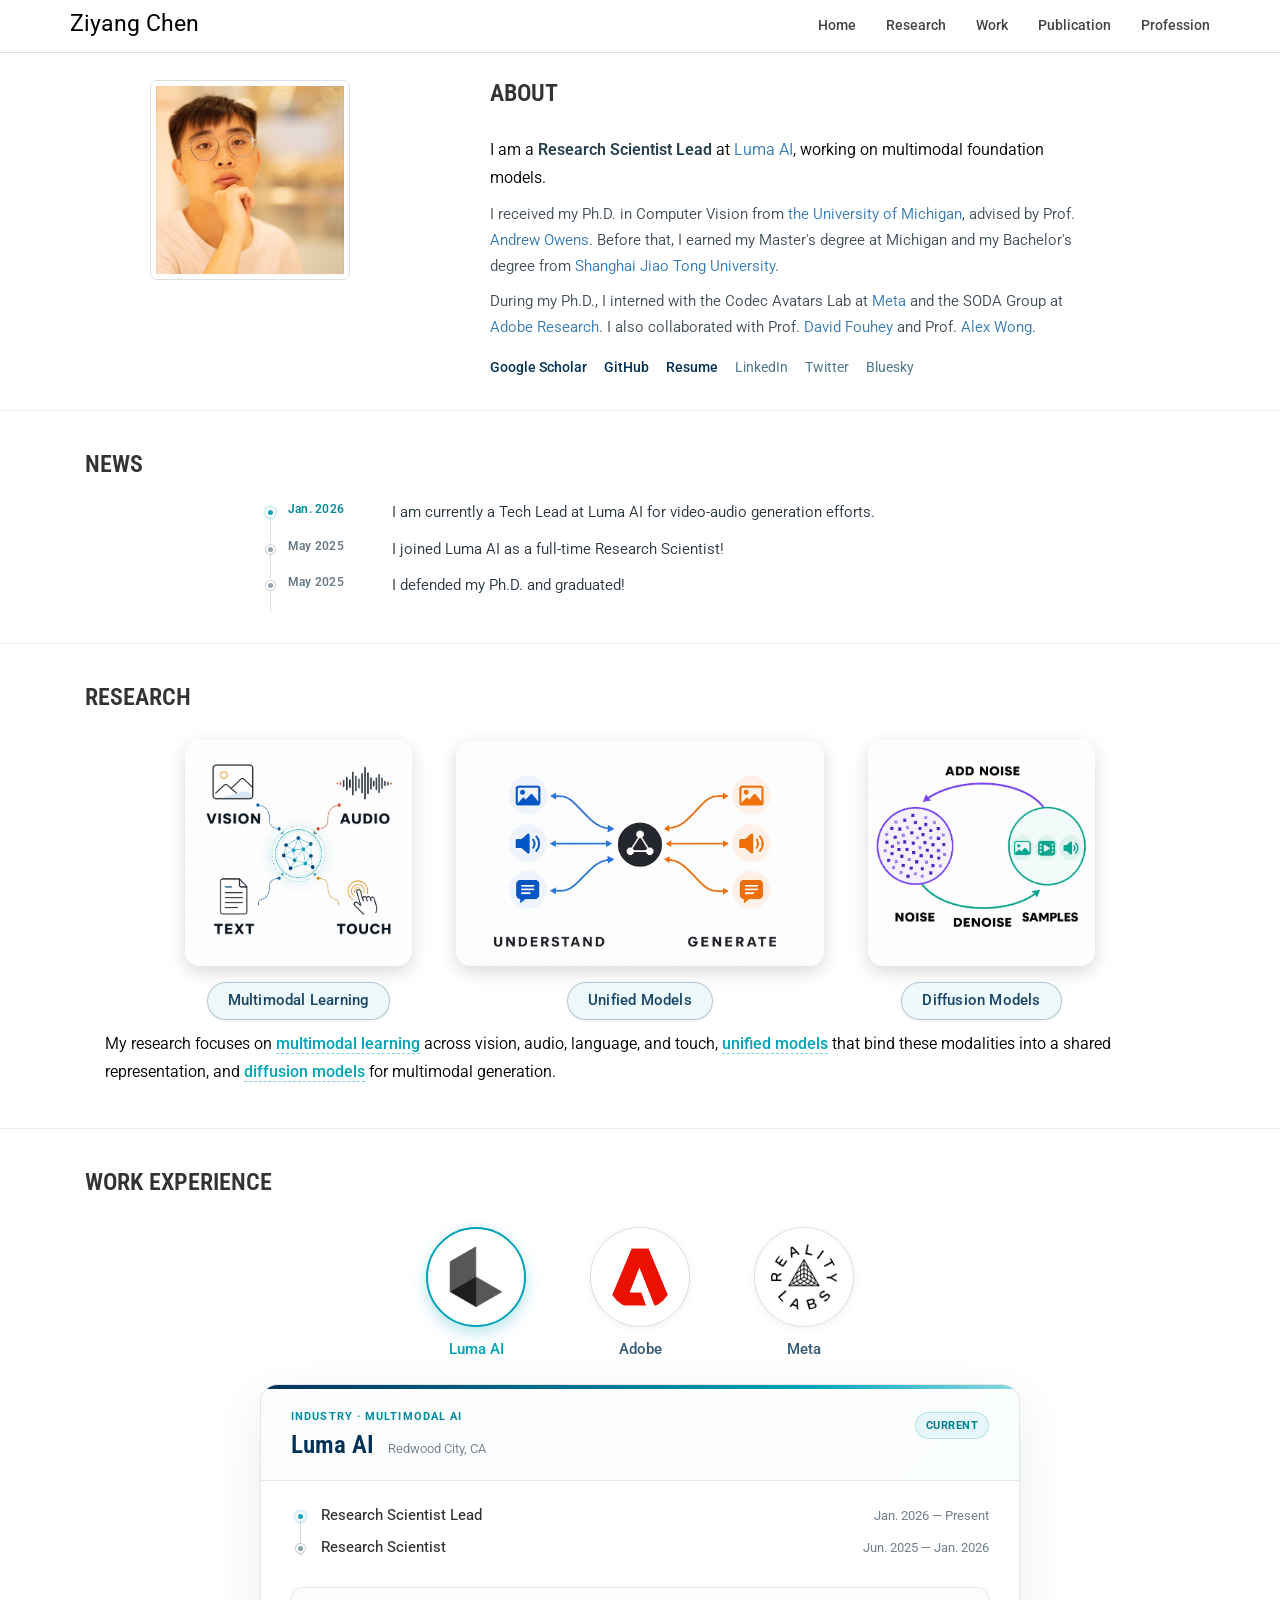
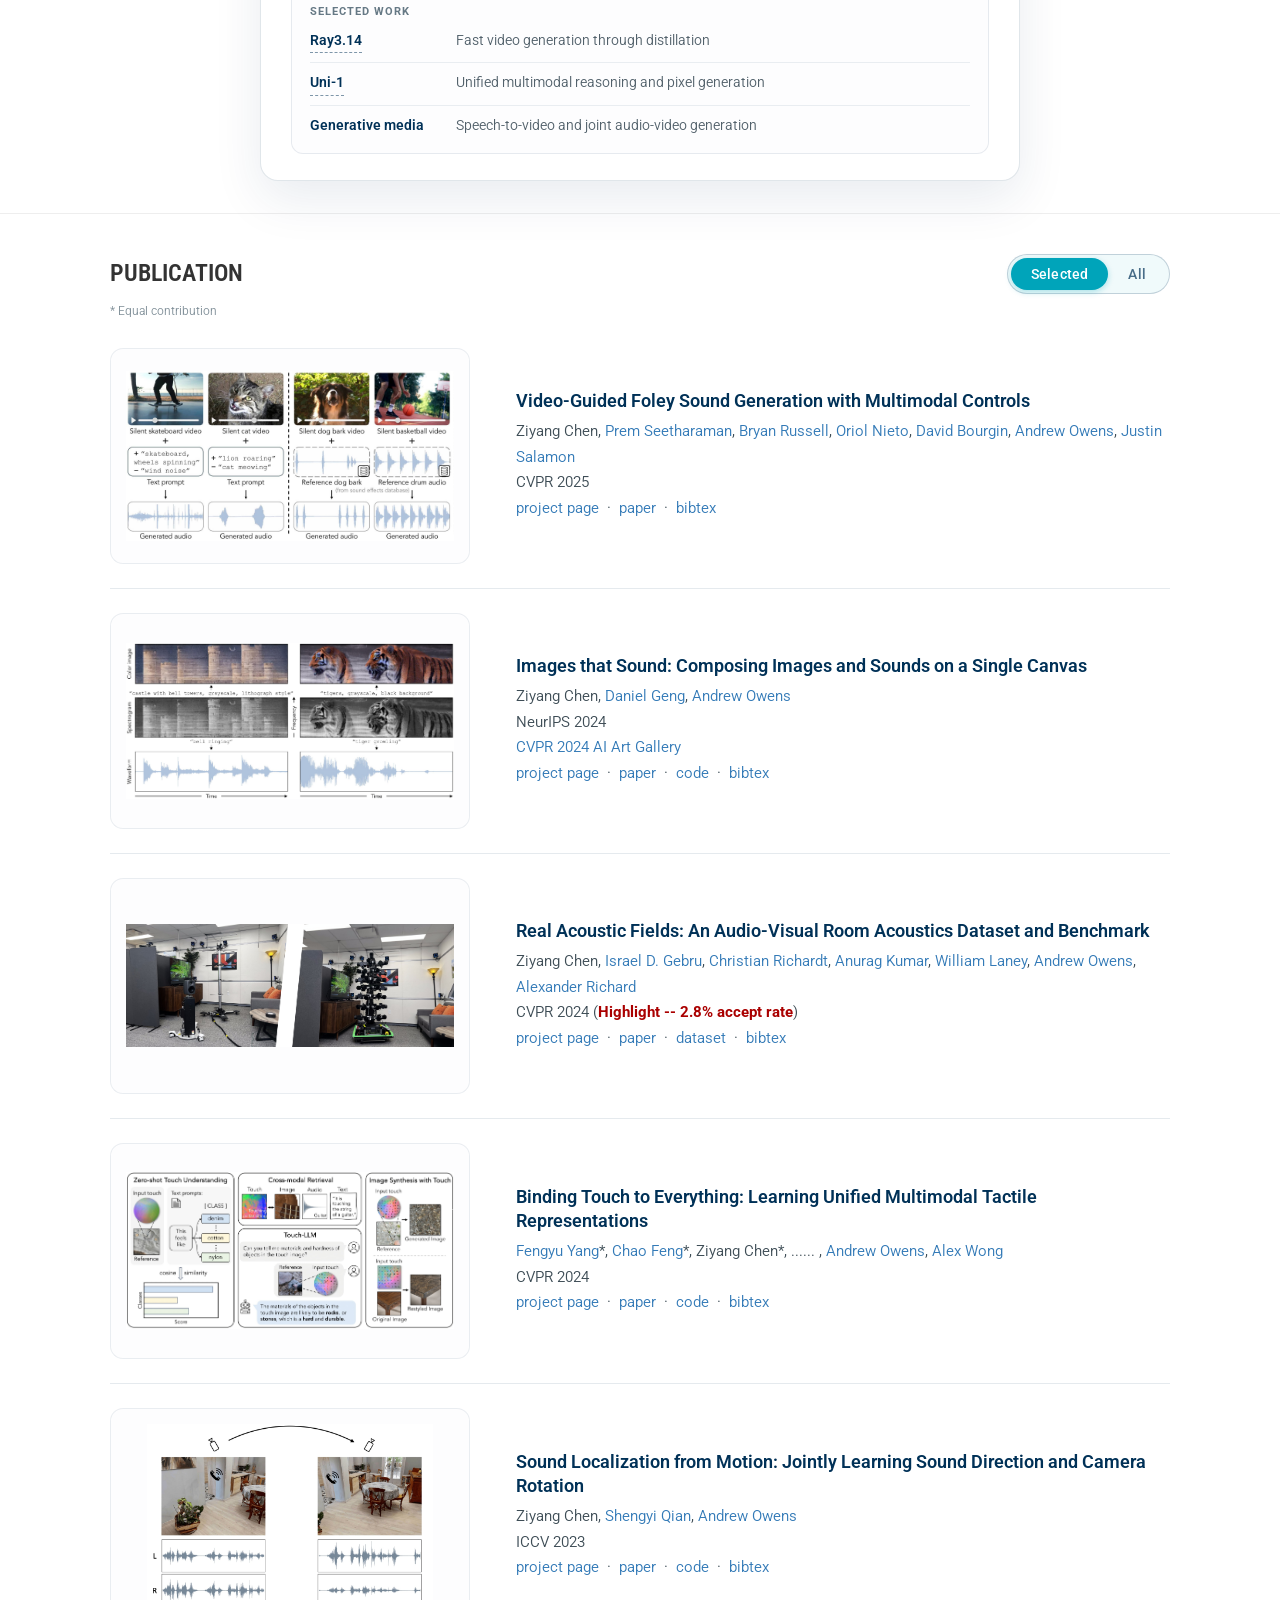
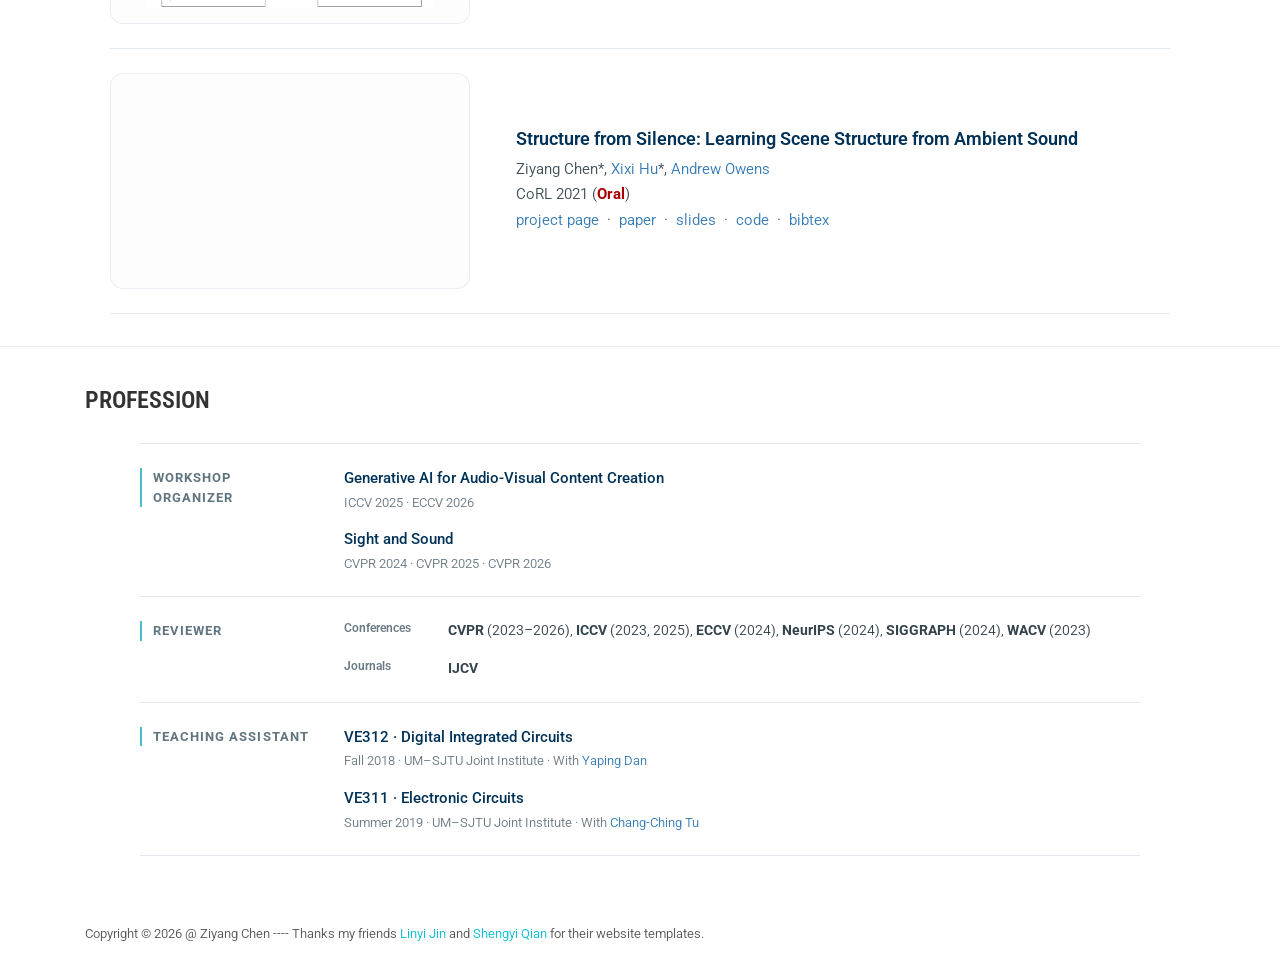
==== commit d52cdb24: "update space" ====
--- a/index.html
+++ b/index.html
@@ -247,7 +247,10 @@
                             <div class="work-panel-header">
                                 <div>
                                     <p class="work-eyebrow">Industry · Multimodal AI</p>
-                                    <h3 class="work-company"><a href="https://lumalabs.ai/">Luma AI</a></h3>
+                                    <div class="work-company-line">
+                                        <h3 class="work-company"><a href="https://lumalabs.ai/">Luma AI</a></h3>
+                                        <p class="work-location">Redwood City, CA</p>
+                                    </div>
                                 </div>
                                 <span class="work-status">Current</span>
                             </div>
@@ -276,7 +279,10 @@
                             <div class="work-panel-header">
                                 <div>
                                     <p class="work-eyebrow">Research internship · Generative audio</p>
-                                    <h3 class="work-company"><a href="https://research.adobe.com/">Adobe Research</a></h3>
+                                    <div class="work-company-line">
+                                        <h3 class="work-company"><a href="https://research.adobe.com/">Adobe Research</a></h3>
+                                        <p class="work-location">San Francisco, CA</p>
+                                    </div>
                                 </div>
                             </div>
                             <div class="work-panel-body">
@@ -303,8 +309,10 @@
                             <div class="work-panel-header">
                                 <div>
                                     <p class="work-eyebrow">Research internship · Spatial audio&video</p>
-                                    <h3 class="work-company"><a href="https://about.meta.com/realitylabs/">Meta · Codec Avatars Lab</a></h3>
-                                    <p class="work-location">Pittsburgh, Pennsylvania</p>
+                                    <div class="work-company-line">
+                                        <h3 class="work-company"><a href="https://about.meta.com/realitylabs/">Meta · Codec Avatars Lab</a></h3>
+                                        <p class="work-location">Pittsburgh, PA</p>
+                                    </div>
                                 </div>
                             </div>
                             <div class="work-panel-body">
--- a/assets/css/main.css
+++ b/assets/css/main.css
@@ -1,4 +1,4 @@
-body {
+body {
   font-family: 'Roboto', sans-serif;
 }
 
@@ -53,38 +53,38 @@
 /* a:link {
   color: rgb(3, 64, 92);
 } */
-a:hover {
-  text-decoration: underline;
-}
-
-.skip-link {
-  position: fixed;
-  z-index: 10000;
-  top: 10px;
-  left: 10px;
-  padding: 9px 13px;
-  border-radius: 4px;
-  background: #003157;
-  color: #fff;
-  transform: translateY(-160%);
-  transition: transform 0.15s ease;
-}
-
-.skip-link:focus {
-  color: #fff;
-  transform: translateY(0);
-}
-
-a:focus-visible,
-button:focus-visible {
-  border-radius: 3px;
-  outline: 2px solid #00a4ba;
-  outline-offset: 3px;
-}
-
-#main-content:focus {
-  outline: none;
-}
+a:hover {
+  text-decoration: underline;
+}
+
+.skip-link {
+  position: fixed;
+  z-index: 10000;
+  top: 10px;
+  left: 10px;
+  padding: 9px 13px;
+  border-radius: 4px;
+  background: #003157;
+  color: #fff;
+  transform: translateY(-160%);
+  transition: transform 0.15s ease;
+}
+
+.skip-link:focus {
+  color: #fff;
+  transform: translateY(0);
+}
+
+a:focus-visible,
+button:focus-visible {
+  border-radius: 3px;
+  outline: 2px solid #00a4ba;
+  outline-offset: 3px;
+}
+
+#main-content:focus {
+  outline: none;
+}
 
 /* a:visited {
   color: purple;
@@ -359,88 +359,88 @@
   max-width: 87%;
 }
 
-#about img {
-  margin-top: 30px;
-  max-width: 68%;
-  border: 1px solid #ddd;
-  border-radius: 4px;
-  padding: 5px;
-}
-
-/* About: restrained portrait and readable profile details */
-.about-layout {
-  display: flex;
-  align-items: flex-start;
-}
-
-.about-portrait-column .block,
-.about-intro {
-  padding-top: 0;
-}
-
-#about img.about-portrait {
-  width: 200px;
-  height: 200px;
-  max-width: 100%;
-  margin: 0;
-  padding: 5px;
-  border: 1px solid #d9e0e4;
-  border-radius: 7px;
-  object-fit: cover;
-}
-
-.about-intro .about-heading {
-  margin: 0 0 30px;
-  font-size: 24px;
-  font-weight: 600;
-  line-height: 1.1;
-  text-transform: uppercase;
-}
-
-.about-role-emphasis {
-  color: #263f4d;
-  font-weight: 600;
-}
-
-.about-bio p {
-  margin-bottom: 9px;
-  color: #3f4e57;
-  font-size: 15px;
-  line-height: 1.72;
-}
-
-.about-links {
-  display: flex;
-  flex-wrap: wrap;
-  gap: 6px 17px;
-  margin-top: 17px;
-}
-
-.about-links a {
-  position: relative;
-  color: #4c788b;
-  font-size: 14px;
-  line-height: 1.5;
-}
-
-.about-links .about-link-primary {
-  color: #003157;
-  font-weight: 500;
-}
-
-@media (max-width: 767px) {
-  .about-layout {
-    display: block;
-  }
-
-  .about-copy-column {
-    margin-top: 30px;
-  }
-
-  .about-links {
-    gap: 8px 18px;
-  }
-}
+#about img {
+  margin-top: 30px;
+  max-width: 68%;
+  border: 1px solid #ddd;
+  border-radius: 4px;
+  padding: 5px;
+}
+
+/* About: restrained portrait and readable profile details */
+.about-layout {
+  display: flex;
+  align-items: flex-start;
+}
+
+.about-portrait-column .block,
+.about-intro {
+  padding-top: 0;
+}
+
+#about img.about-portrait {
+  width: 200px;
+  height: 200px;
+  max-width: 100%;
+  margin: 0;
+  padding: 5px;
+  border: 1px solid #d9e0e4;
+  border-radius: 7px;
+  object-fit: cover;
+}
+
+.about-intro .about-heading {
+  margin: 0 0 30px;
+  font-size: 24px;
+  font-weight: 600;
+  line-height: 1.1;
+  text-transform: uppercase;
+}
+
+.about-role-emphasis {
+  color: #263f4d;
+  font-weight: 600;
+}
+
+.about-bio p {
+  margin-bottom: 9px;
+  color: #3f4e57;
+  font-size: 15px;
+  line-height: 1.72;
+}
+
+.about-links {
+  display: flex;
+  flex-wrap: wrap;
+  gap: 6px 17px;
+  margin-top: 17px;
+}
+
+.about-links a {
+  position: relative;
+  color: #4c788b;
+  font-size: 14px;
+  line-height: 1.5;
+}
+
+.about-links .about-link-primary {
+  color: #003157;
+  font-weight: 500;
+}
+
+@media (max-width: 767px) {
+  .about-layout {
+    display: block;
+  }
+
+  .about-copy-column {
+    margin-top: 30px;
+  }
+
+  .about-links {
+    gap: 8px 18px;
+  }
+}
 
 .works {
   padding: 80px 0;
@@ -1361,11 +1361,11 @@
   margin-top: 16px;
 }
 
-.img-wall-element>img {
-  width: auto;
-  height: auto;
-  max-height: 260px;
-  border-radius: 15px;
+.img-wall-element>img {
+  width: auto;
+  height: auto;
+  max-height: 260px;
+  border-radius: 15px;
   box-shadow: 0 6px 18px rgba(0, 0, 0, 0.15);
   transition: box-shadow 0.25s ease, transform 0.25s ease;
 }
@@ -1489,7 +1489,7 @@
   width: calc(100% - 30px);
   max-width: 1060px;
   margin: 0 auto;
-  padding: 30px 0;
+  padding: 24px 0;
   border-bottom: 1px solid rgba(0, 49, 87, 0.1);
 }
 
@@ -1511,7 +1511,7 @@
   padding: 15px;
   border: 1px solid rgba(0, 49, 87, 0.08);
   border-radius: 13px;
-  background: #f7f9fa;
+  background: rgba(0, 49, 87, 0.008);
 }
 
 #Publication .pub-entry .col-md-5 > a {
@@ -1589,7 +1589,7 @@
   #Publication .pub-entry > .block {
     grid-template-columns: 1fr;
     gap: 18px;
-    padding: 25px 0;
+    padding: 20px 0;
   }
 
   #Publication .pub-entry .col-md-5 {
@@ -1646,8 +1646,8 @@
   scroll-margin-top: 51px;
 }
 
-#about.site-section {
-  padding: 80px 0 32px;
+#about.site-section {
+  padding: 80px 0 32px;
   border-top: 0;
 }
 
@@ -1669,10 +1669,10 @@
     padding: 32px 0 36px;
   }
 
-  #about.site-section {
-    padding: 80px 0 36px;
-  }
-}
+  #about.site-section {
+    padding: 80px 0 36px;
+  }
+}
 
 .pub-entry {
   margin-bottom: 20px;
@@ -1684,43 +1684,43 @@
 }
 
 /* Work Experience: tabbed employers (circular logo tabs -> detail panel) */
-.work-tabs {
-  max-width: 100%;
-  margin-bottom: 28px;
-  overflow-x: auto;
-  overscroll-behavior-x: contain;
-  scroll-padding-inline: 10px;
-  scroll-snap-type: x proximity;
-  scrollbar-color: rgba(0, 49, 87, 0.22) transparent;
-  scrollbar-width: thin;
-  -webkit-overflow-scrolling: touch;
-}
-
-.work-tabs-track {
-  display: flex;
-  justify-content: center;
-  width: max-content;
-  min-width: 100%;
-  gap: 56px;
-  padding: 8px 10px 11px;
-}
-
-.work-tabs::-webkit-scrollbar {
-  height: 5px;
-}
-
-.work-tabs::-webkit-scrollbar-track {
-  background: transparent;
-}
-
-.work-tabs::-webkit-scrollbar-thumb {
-  border-radius: 999px;
-  background: rgba(0, 49, 87, 0.22);
-}
-
-.work-tab {
-  flex: 0 0 auto;
-  display: flex;
+.work-tabs {
+  max-width: 100%;
+  margin-bottom: 12px;
+  overflow-x: auto;
+  overscroll-behavior-x: contain;
+  scroll-padding-inline: 10px;
+  scroll-snap-type: x proximity;
+  scrollbar-color: rgba(0, 49, 87, 0.22) transparent;
+  scrollbar-width: thin;
+  -webkit-overflow-scrolling: touch;
+}
+
+.work-tabs-track {
+  display: flex;
+  justify-content: center;
+  width: max-content;
+  min-width: 100%;
+  gap: 56px;
+  padding: 8px 10px 7px;
+}
+
+.work-tabs::-webkit-scrollbar {
+  height: 5px;
+}
+
+.work-tabs::-webkit-scrollbar-track {
+  background: transparent;
+}
+
+.work-tabs::-webkit-scrollbar-thumb {
+  border-radius: 999px;
+  background: rgba(0, 49, 87, 0.22);
+}
+
+.work-tab {
+  flex: 0 0 auto;
+  display: flex;
   flex-direction: column;
   align-items: center;
   justify-content: flex-start;
@@ -1728,9 +1728,9 @@
   padding: 4px;
   border: none;
   background: transparent;
-  cursor: pointer;
-  font-family: inherit;
-  scroll-snap-align: center;
+  cursor: pointer;
+  font-family: inherit;
+  scroll-snap-align: center;
   -webkit-appearance: none;
   appearance: none;
 }
@@ -1812,9 +1812,9 @@
   align-items: flex-start;
   justify-content: space-between;
   gap: 24px;
-  padding: 30px 34px 24px;
+  padding: 24px 30px 20px;
   border-bottom: 1px solid rgba(0, 49, 87, 0.09);
-  background: linear-gradient(135deg, rgba(0, 49, 87, 0.035), rgba(0, 164, 186, 0.055));
+  background: linear-gradient(135deg, rgba(0, 49, 87, 0.01), rgba(0, 164, 186, 0.016));
 }
 
 .work-eyebrow {
@@ -1842,12 +1842,12 @@
 }
 
 .work-panel-body {
-  padding: 26px 34px 32px;
+  padding: 22px 30px 26px;
 }
 
 .work-role-list {
   position: relative;
-  margin: 0 0 24px 5px;
+  margin: 0 0 20px 5px;
   padding-left: 25px;
 }
 
@@ -1898,10 +1898,10 @@
 }
 
 .work-info-block {
-  padding: 18px 20px;
+  padding: 16px 18px;
   border: 1px solid rgba(0, 49, 87, 0.09);
   border-radius: 12px;
-  background: #f8fafb;
+  background: rgba(0, 49, 87, 0.008);
 }
 
 .work-label {
@@ -1966,55 +1966,62 @@
 }
 
 .work-featured-project {
-  background: rgba(0, 164, 186, 0.045);
-}
-
-.work-project-title {
-  display: flex;
-  align-items: baseline;
-  flex-wrap: wrap;
-  gap: 3px 9px;
-  margin: 0 0 3px !important;
-  font-size: 17px !important;
-  font-weight: 600 !important;
-  line-height: 1.5 !important;
-}
-
-.work-project-venue {
-  color: #7a8992;
-  font-size: 11px;
-  font-weight: 500;
-  letter-spacing: 0.02em;
-  white-space: nowrap;
-}
+  background: rgba(0, 164, 186, 0.015);
+}
+
+.work-project-title {
+  display: flex;
+  align-items: baseline;
+  flex-wrap: wrap;
+  gap: 3px 9px;
+  margin: 0 0 3px !important;
+  font-size: 17px !important;
+  font-weight: 600 !important;
+  line-height: 1.5 !important;
+}
+
+.work-project-venue {
+  color: #7a8992;
+  font-size: 11px;
+  font-weight: 500;
+  letter-spacing: 0.02em;
+  white-space: nowrap;
+}
 
 .work-location {
-  margin: 2px 0 0 !important;
+  margin: 0 !important;
   color: #6b7c87 !important;
   font-size: 13px !important;
   line-height: 1.5 !important;
 }
 
+.work-company-line {
+  display: flex;
+  align-items: baseline;
+  flex-wrap: wrap;
+  gap: 2px 14px;
+}
+
 @keyframes workFade {
   from { opacity: 0; transform: translateY(4px); }
   to { opacity: 1; transform: none; }
 }
 
-@media (prefers-reduced-motion: reduce) {
-  html {
-    scroll-behavior: auto;
-  }
-
-  *,
-  *::before,
-  *::after {
-    animation-duration: 0.01ms !important;
-    animation-iteration-count: 1 !important;
-    scroll-behavior: auto !important;
-    transition-duration: 0.01ms !important;
-  }
-
-  .work-tab img {
+@media (prefers-reduced-motion: reduce) {
+  html {
+    scroll-behavior: auto;
+  }
+
+  *,
+  *::before,
+  *::after {
+    animation-duration: 0.01ms !important;
+    animation-iteration-count: 1 !important;
+    scroll-behavior: auto !important;
+    transition-duration: 0.01ms !important;
+  }
+
+  .work-tab img {
     transition: none;
   }
 
@@ -2028,10 +2035,10 @@
   }
 }
 
-@media (max-width: 767px) {
-  .work-tabs-track {
-    gap: 22px;
-  }
+@media (max-width: 767px) {
+  .work-tabs-track {
+    gap: 22px;
+  }
   .work-tab img {
     width: 72px;
     height: 72px;
@@ -2046,10 +2053,10 @@
   }
   .work-panel-header {
     gap: 12px;
-    padding: 25px 20px 19px;
+    padding: 21px 20px 17px;
   }
   .work-panel-body {
-    padding: 22px 20px 24px;
+    padding: 19px 20px 21px;
   }
   .work-info-grid {
     grid-template-columns: 1fr;
@@ -2099,10 +2106,14 @@
 }
 
 /* News: a quiet timeline that keeps short updates easy to scan */
+.news-section h2 {
+  margin-bottom: 20px;
+}
+
 .news-timeline {
   position: relative;
   max-width: 760px;
-  max-height: 131px;
+  max-height: 113px;
   margin: 0 auto;
   padding: 2px 16px 0 24px;
   overflow-y: auto;
@@ -2140,7 +2151,7 @@
   display: grid;
   grid-template-columns: 88px minmax(0, 1fr);
   gap: 16px;
-  padding: 0 0 18px 4px;
+  padding: 0 0 12px 4px;
   color: #26343c;
   font-family: 'Roboto', sans-serif;
   font-size: 15px;
@@ -2165,7 +2176,7 @@
 .news-item:not(:last-child)::after {
   position: absolute;
   top: 17px;
-  bottom: -8px;
+  bottom: -5px;
   left: -14px;
   width: 1px;
   content: '';
@@ -2195,7 +2206,7 @@
 
 @media (max-width: 767px) {
   .news-timeline {
-    max-height: 208px;
+    max-height: 180px;
     padding-left: 21px;
   }
 
@@ -2216,7 +2227,7 @@
 
 /* Profession: quiet, structured rows for academic service */
 .profession-list {
-  max-width: 900px;
+  max-width: 1000px;
   margin: 0 auto;
   border-top: 1px solid rgba(0, 49, 87, 0.11);
 }
@@ -2236,7 +2247,7 @@
   border-left: 2px solid rgba(0, 164, 186, 0.7);
   color: #607580;
   font-family: 'Roboto', sans-serif;
-  font-size: 11px;
+  font-size: 13px;
   font-weight: 700;
   line-height: 1.5;
   letter-spacing: 0.08em;
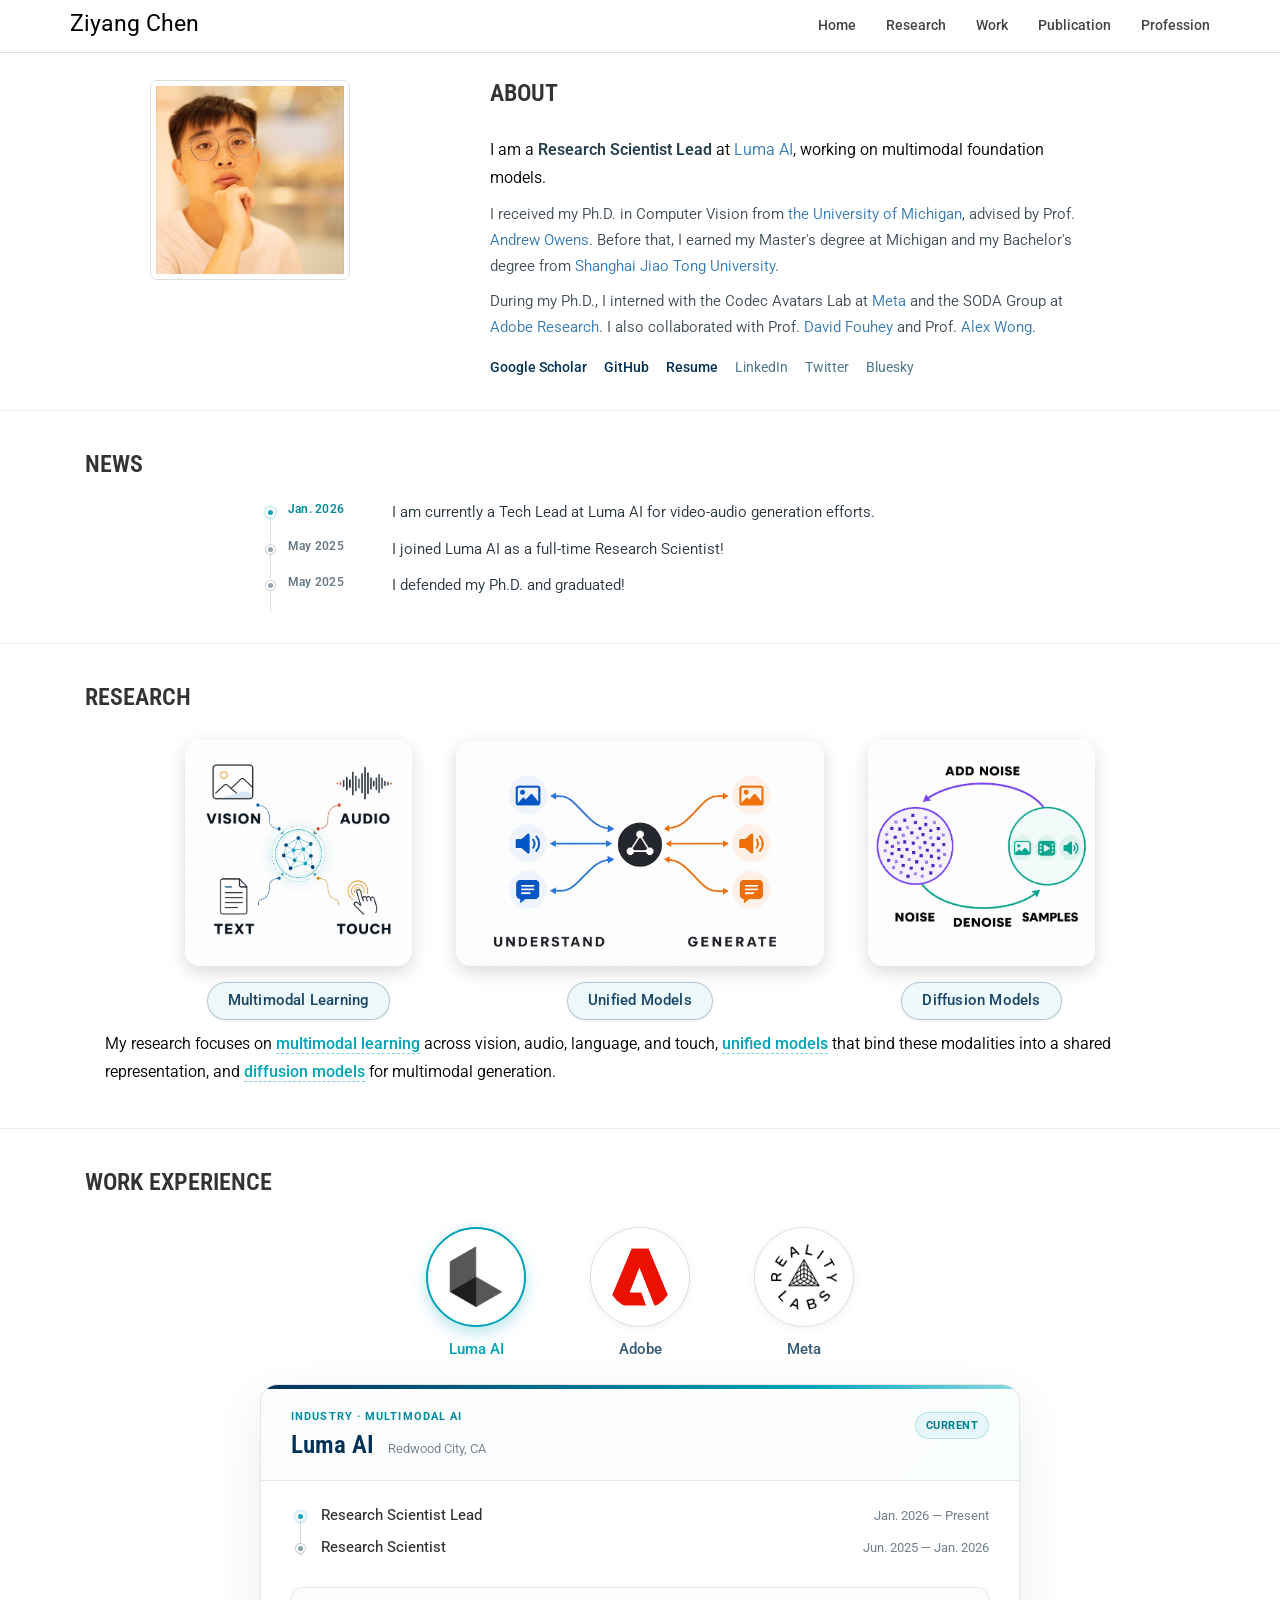
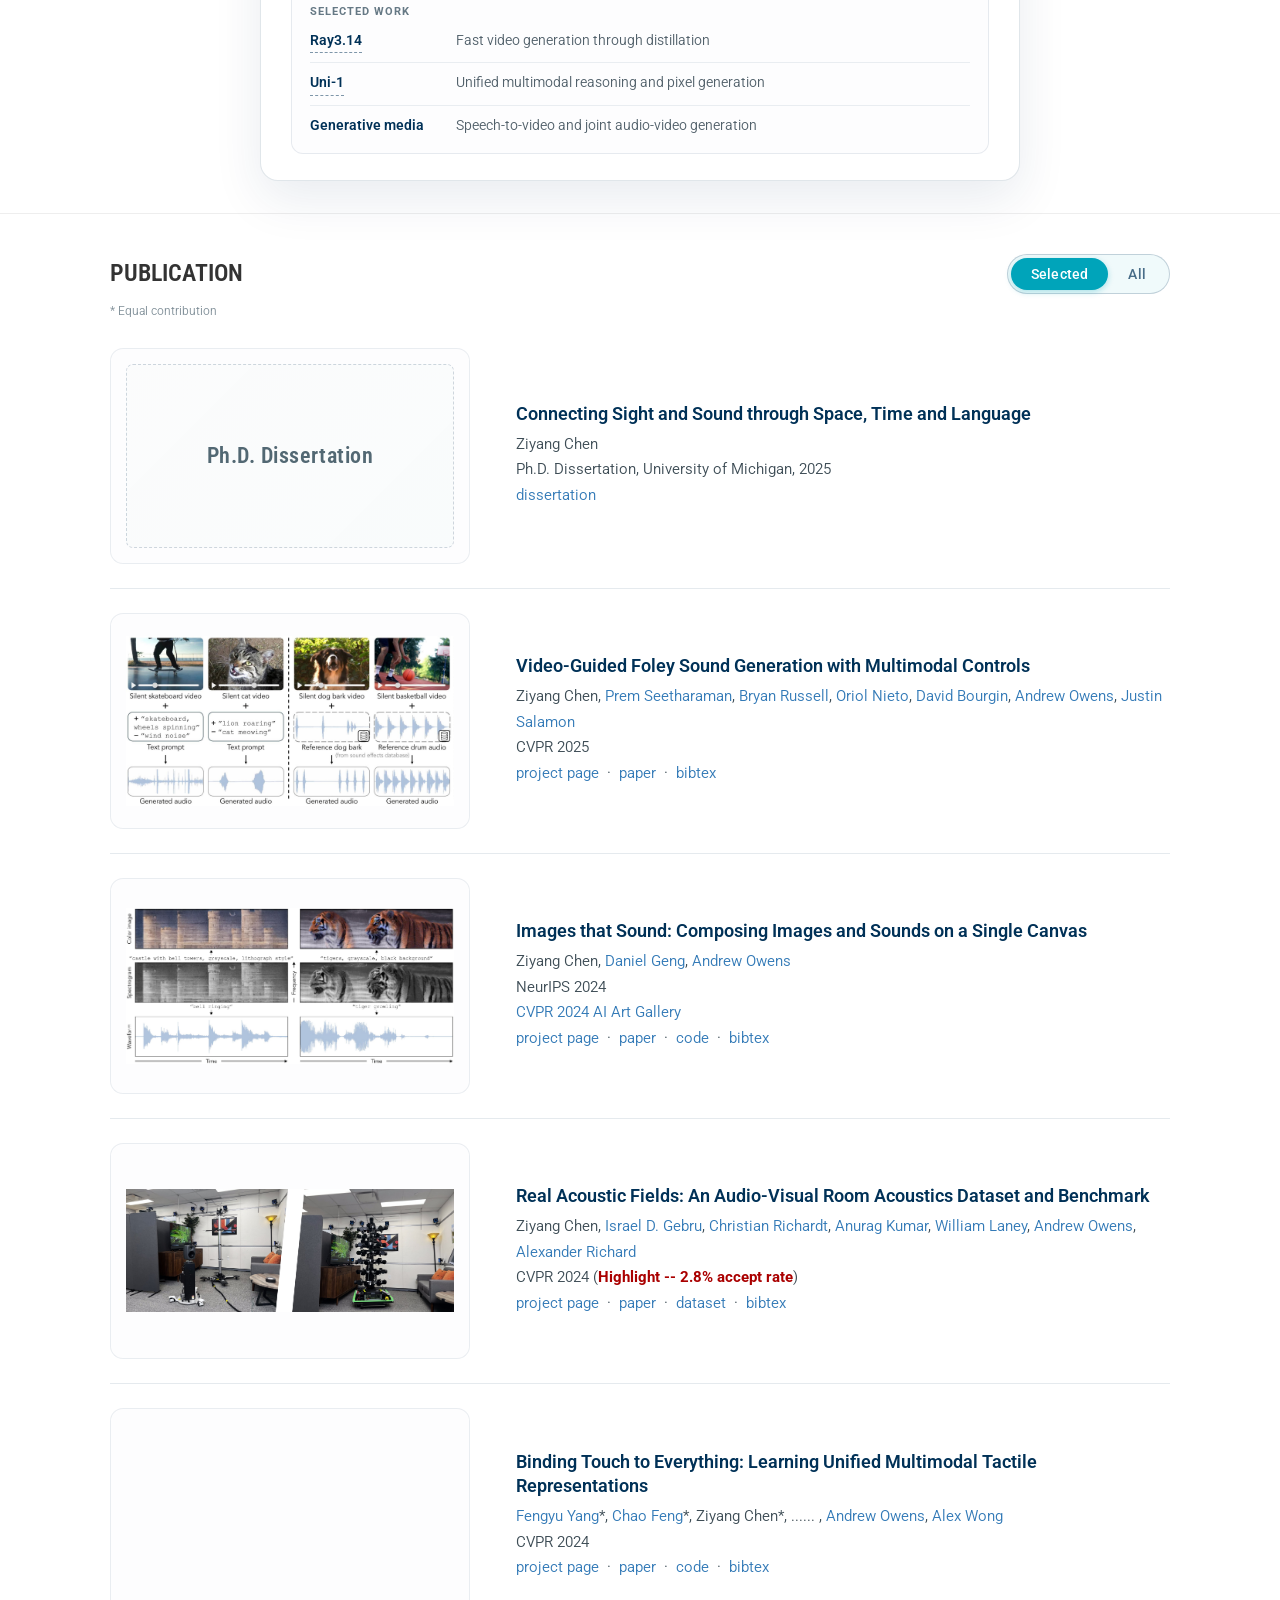
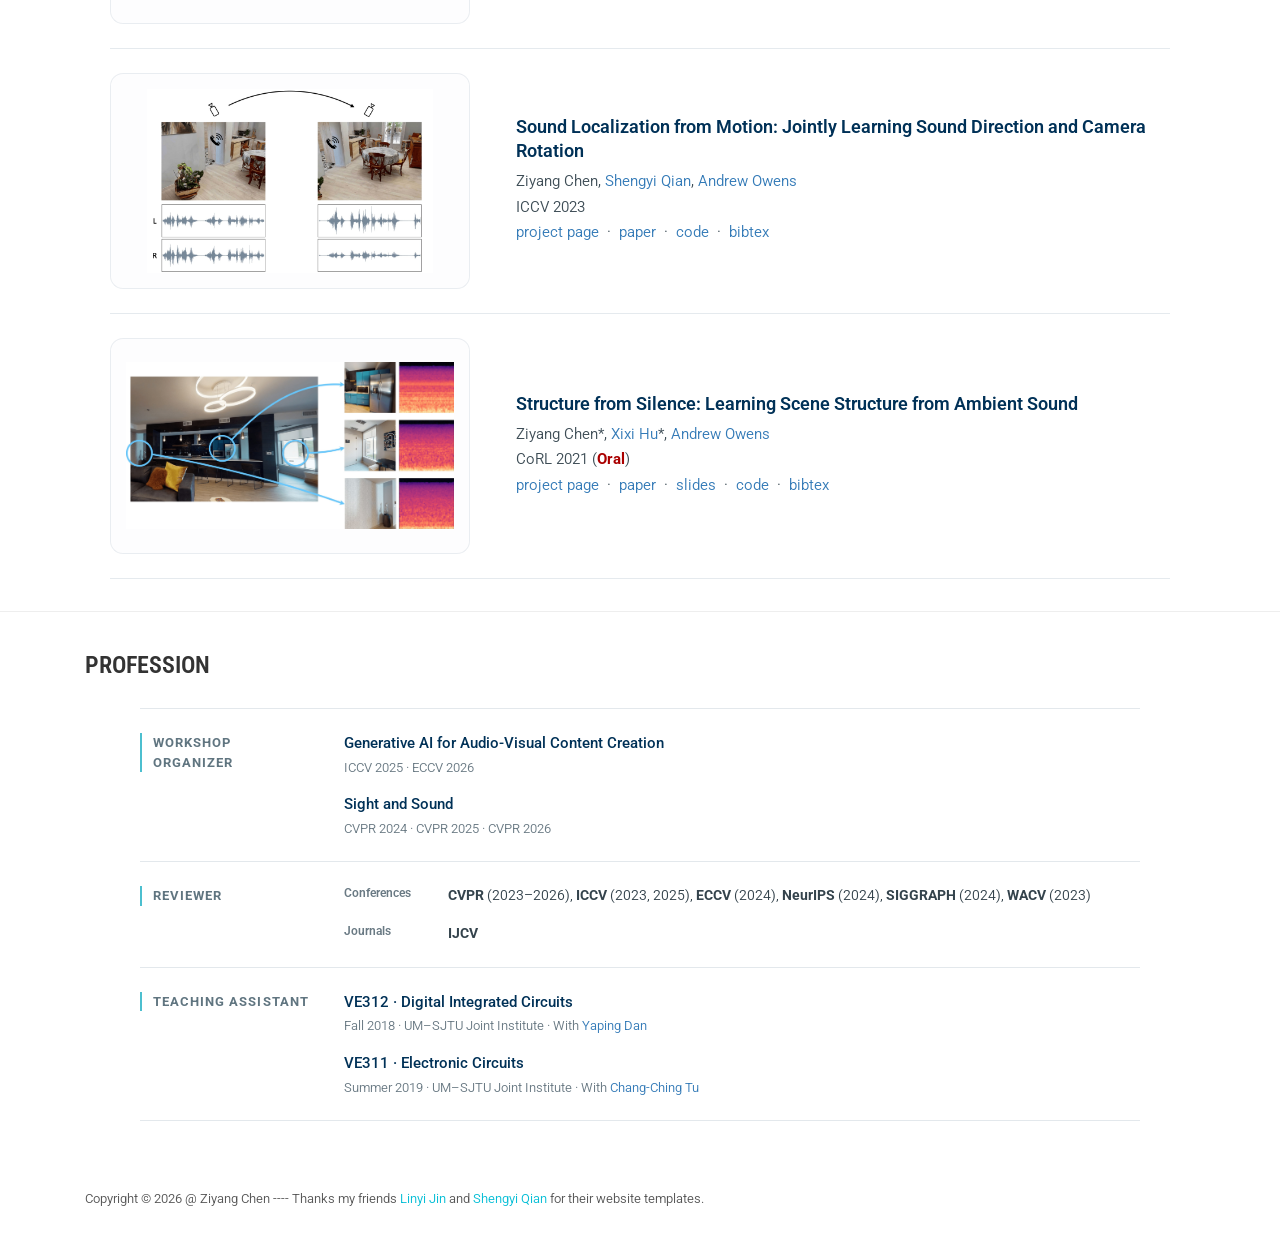
==== commit 8157ad9b: "update publication" ====
--- a/index.html
+++ b/index.html
@@ -356,6 +356,28 @@
                     <p class="pub-note">* Equal contribution</p>
                 </div>
             </div>
+
+            <div class="row pub-entry pub-selected" name="phd-dissertation">
+                <div class="block wow fadeInLeft" data-wow-delay=".2s" data-wow-duration="400ms">
+                    <div class="col-md-5 col-sm-5 text-center">
+                        <a href="https://deepblue.lib.umich.edu/items/5612135b-61cb-47e1-9ab4-3c3dda3f605b" aria-label="View the dissertation Connecting Sight and Sound through Space, Time and Language">
+                            <div class="pub-teaser-placeholder" aria-hidden="true">
+                                <span class="pub-placeholder-kicker">Ph.D. Dissertation</span>
+                            </div>
+                        </a>
+                    </div>
+                    <div class="col-md-7 col-sm-7">
+                        <p>
+                            <span class="mybold">Connecting Sight and Sound through Space, Time and Language</span><br>
+                            Ziyang Chen
+                            <br>
+                            Ph.D. Dissertation, University of Michigan, 2025
+                            <br>
+                            <a href="https://deepblue.lib.umich.edu/items/5612135b-61cb-47e1-9ab4-3c3dda3f605b">dissertation</a>
+                        </p>
+                    </div>
+                </div>
+            </div>
             
             <div class="row pub-entry pub-selected" name="multifoley">
                 <div class="block wow fadeInLeft" data-wow-delay=".2s" data-wow-duration="400ms">
--- a/assets/css/main.css
+++ b/assets/css/main.css
@@ -1514,12 +1514,34 @@
   background: rgba(0, 49, 87, 0.008);
 }
 
-#Publication .pub-entry .col-md-5 > a {
-  display: flex;
-  align-items: center;
-  justify-content: center;
-  width: 100%;
-}
+#Publication .pub-entry .col-md-5 > a {
+  display: flex;
+  align-items: center;
+  justify-content: center;
+  width: 100%;
+}
+
+.pub-teaser-placeholder {
+  display: flex;
+  flex-direction: column;
+  align-items: center;
+  justify-content: center;
+  gap: 5px;
+  width: 100%;
+  height: 184px;
+  padding: 20px;
+  border: 1px dashed rgba(0, 49, 87, 0.18);
+  border-radius: 7px;
+  background: linear-gradient(135deg, rgba(0, 49, 87, 0.012), rgba(0, 139, 158, 0.018));
+}
+
+.pub-placeholder-kicker {
+  color: #526873;
+  font-family: 'Roboto Condensed', sans-serif;
+  font-size: 22px;
+  font-weight: 600;
+  letter-spacing: 0.025em;
+}
 
 #Publication .pub-entry .col-md-5 img {
   width: 100% !important;
@@ -1597,9 +1619,13 @@
     padding: 12px;
   }
 
-  #Publication .pub-entry .col-md-5 img {
-    height: 168px;
-  }
+  #Publication .pub-entry .col-md-5 img {
+    height: 168px;
+  }
+
+  .pub-teaser-placeholder {
+    height: 168px;
+  }
 
   #Publication .pub-entry .mybold {
     font-size: 17px;
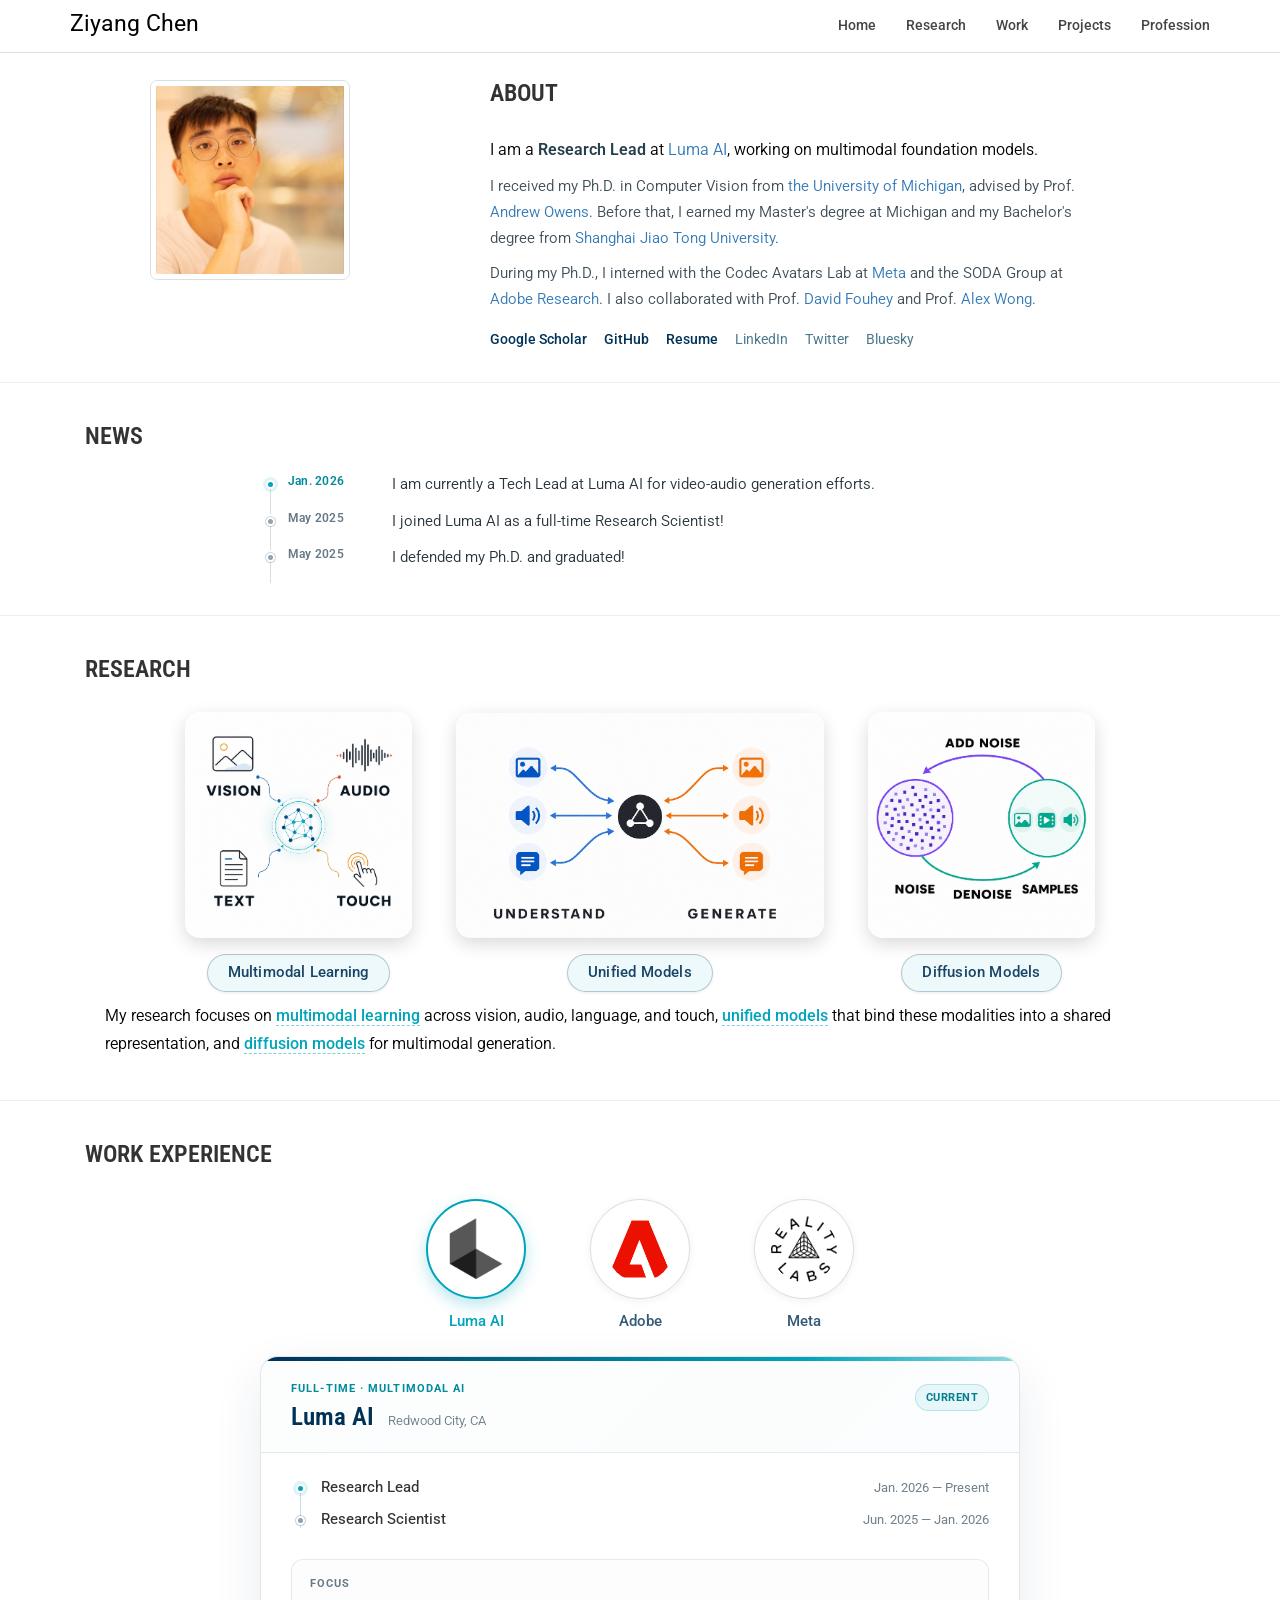
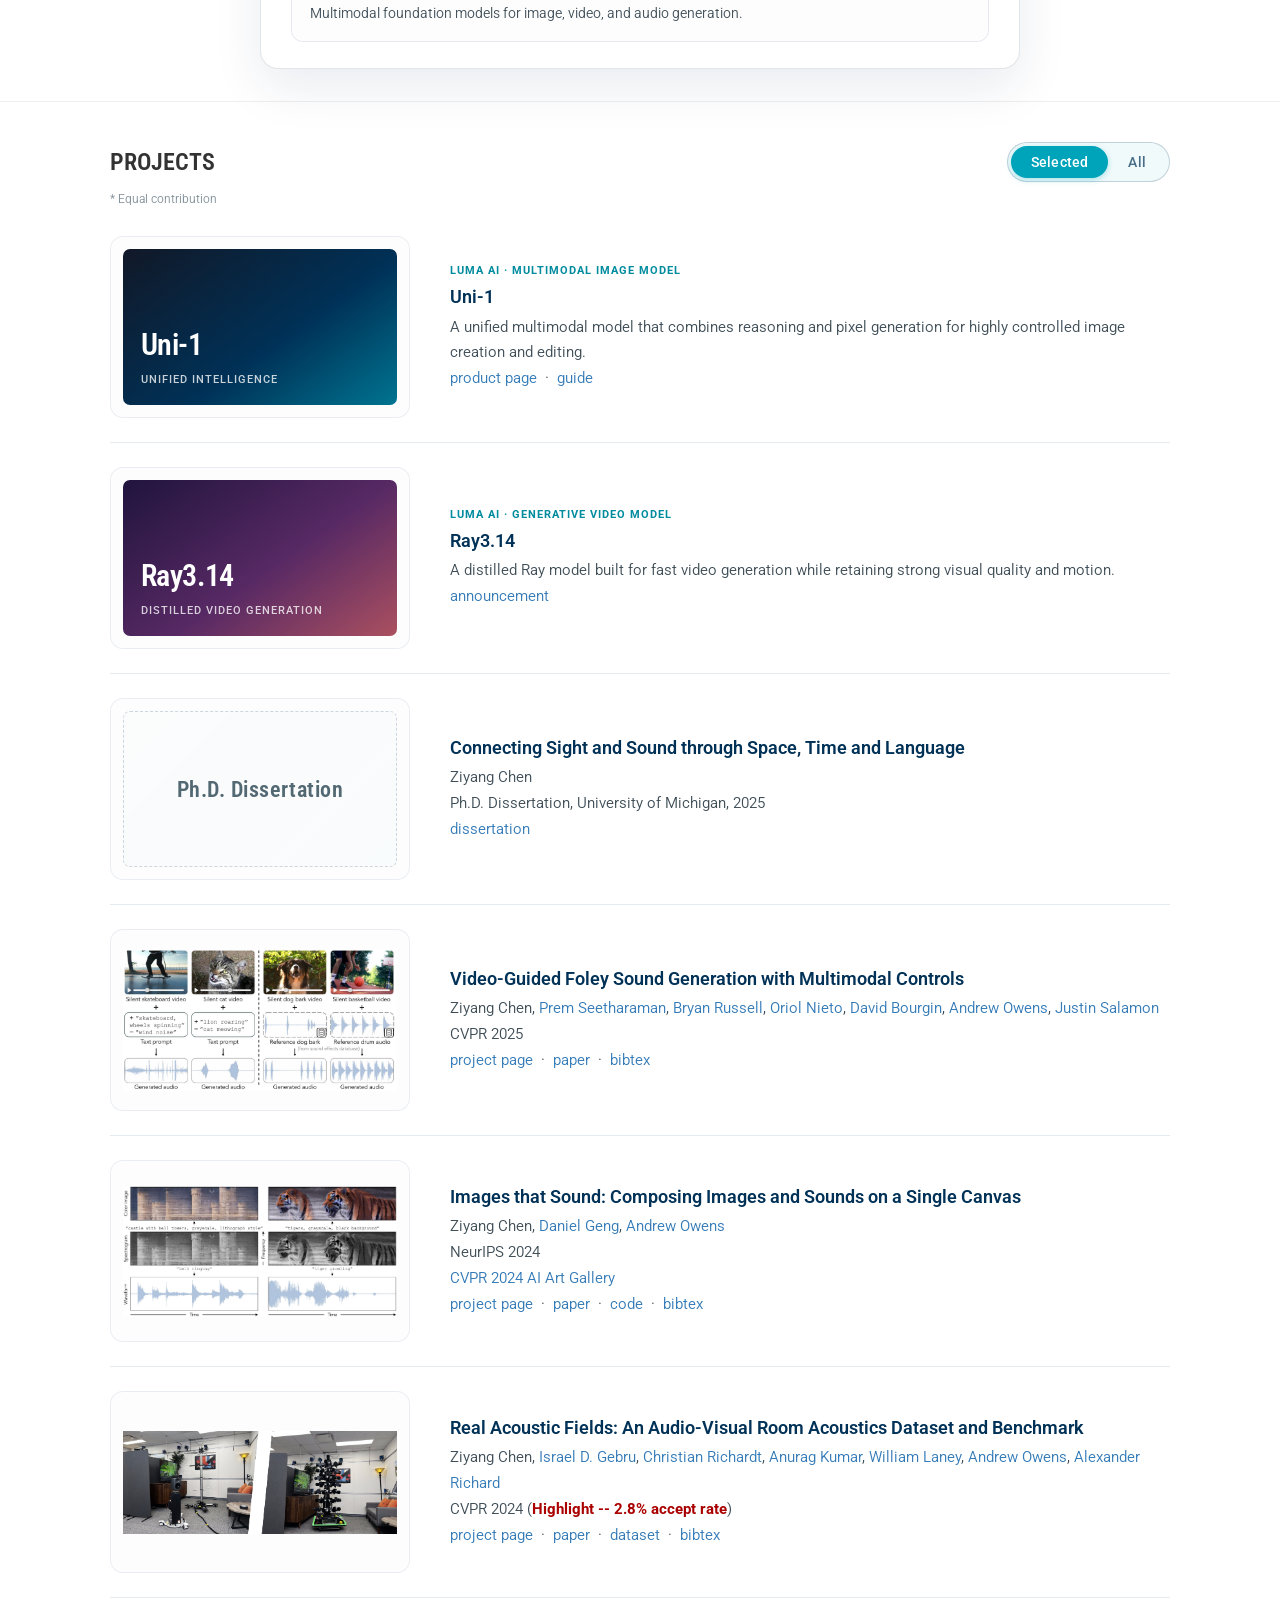
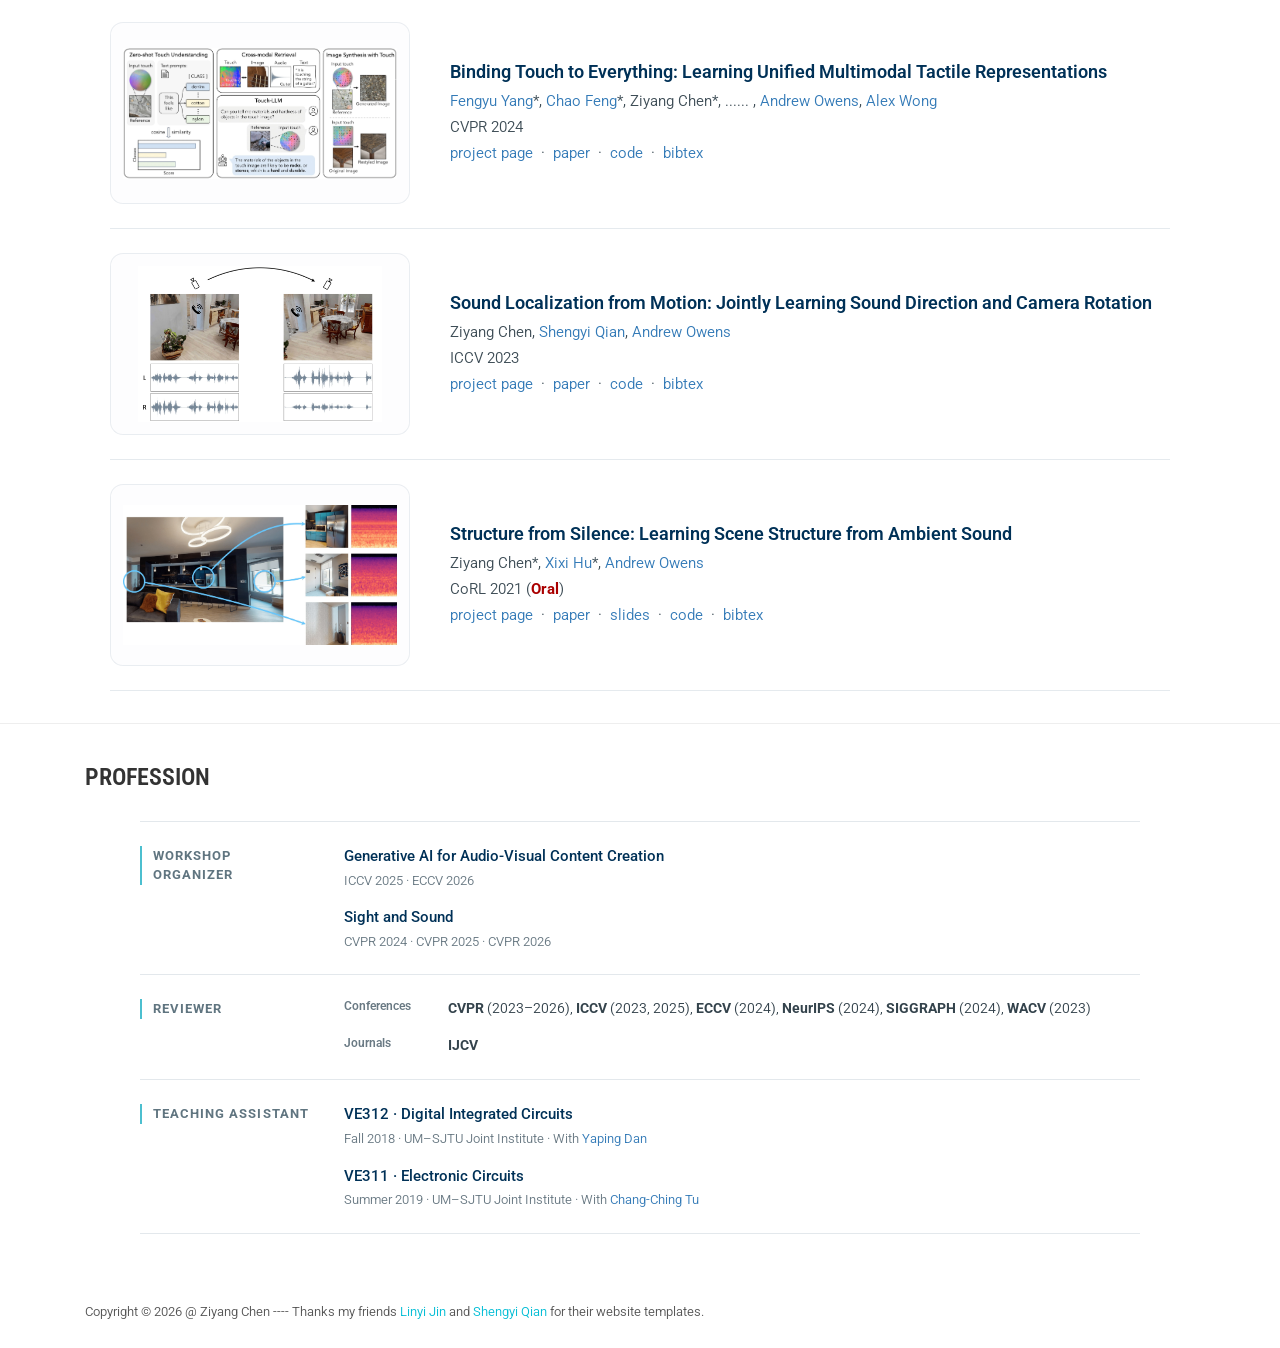
==== commit 30d2c38d: "Refresh projects section and simplify work experience" ====
--- a/index.html
+++ b/index.html
@@ -3,41 +3,29 @@
 
 <head>
     <meta http-equiv="Content-Type" content="text/html; charset=UTF-8">
-    <!-- Basic Page Needs
-        ================================================== -->
-
+    <!-- Page metadata -->
     <title>Ziyang Chen</title>
     <link rel="icon" href="images/favicon/favicon.ico" sizes="any">
     <link rel="apple-touch-icon" sizes="180x180" href="images/favicon/apple-touch-icon.png">
     <meta name="description" content="Ziyang Chen's Personal Website">
     <meta name="keywords" content="webpage">
     <meta name="author" content="Ziyang Chen">
-    <!-- Mobile Specific Metas
-        ================================================== -->
     <meta name="format-detection" content="telephone=no">
     <meta name="viewport" content="width=device-width, initial-scale=1">
-    <!-- Template CSS Files
-        ================================================== -->
+
+    <!-- Fonts and styles -->
     <link rel="preconnect" href="https://fonts.googleapis.com">
     <link rel="preconnect" href="https://fonts.gstatic.com" crossorigin>
     <link rel="stylesheet" href="https://fonts.googleapis.com/css2?family=Roboto+Condensed:wght@300;400;700&amp;family=Roboto:wght@100;300;400;500;700&amp;display=swap">
-    <!-- Twitter Bootstrs CSS -->
     <link rel="stylesheet" href="assets/css/bootstrap.min.css">
-    <!-- animate css -->
     <link rel="stylesheet" href="assets/css/animate.css">
-    <!-- template main css file -->
     <link rel="stylesheet" href="assets/css/main.css">
-    <!-- responsive css -->
     <link rel="stylesheet" href="assets/css/responsive.css">
-    <!-- Template Javascript Files
-        ================================================== -->
-    <!-- jquery -->
+
+    <!-- Site scripts; defer preserves dependency order -->
     <script defer src="assets/js/jquery.min.js"></script>
-    <!-- bootstrap js -->
     <script defer src="assets/js/bootstrap.min.js"></script>
-    <!-- wow js -->
     <script defer src="assets/js/wow.min.js"></script>
-    <!-- template main js -->
     <script defer src="assets/js/main.js"></script>
 
     <!-- Global site tag (gtag.js) - Google Analytics -->
@@ -52,32 +40,26 @@
 
 </head>
 
-<body data-new-gr-c-s-check-loaded="14.984.0" data-gr-ext-installed="">
+<body>
     <a class="skip-link" href="#main-content">Skip to main content</a>
-    <!--
-        ==================================================
-        Header Section Start
-        ================================================== -->
+
+    <!-- Site header and primary navigation -->
     <header id="top-bar" class="navbar-fixed-top animated-header">
         <div class="container">
             <div class="navbar-header">
-                <!-- responsive nav button -->
+                <!-- Mobile navigation toggle -->
                 <button type="button" class="navbar-toggle" data-toggle="collapse" data-target="#main-navigation" aria-controls="main-navigation" aria-expanded="false">
                     <span class="sr-only">Toggle navigation</span>
                     <span class="icon-bar"></span>
                     <span class="icon-bar"></span>
                     <span class="icon-bar"></span>
                 </button>
-                <!-- /responsive nav button -->
-                <!-- logo -->
                 <div class="navbar-brand">
                     <a href="index.html" style="font-size:1.3em;color:black">
                         Ziyang Chen
                     </a>
                 </div>
-                <!-- /logo -->
-            </div>
-            <!-- main menu -->
+            </div>
             <nav id="main-navigation" class="collapse navbar-collapse navbar-right" aria-label="Primary navigation">
                 <div class="main-menu">
                     <ul class="nav navbar-nav navbar-right">
@@ -91,7 +73,7 @@
                             <a href="#Work">Work</a>
                         </li>
                         <li>
-                            <a href="#Publication">Publication</a>
+                            <a href="#Projects">Projects</a>
                         </li>
                         <li>
                             <a href="#Profession">Profession</a>
@@ -99,19 +81,11 @@
                     </ul>
                 </div>
             </nav>
-            <!-- /main nav -->
         </div>
     </header>
-    <!--
-        ==================================================
-        Slider Section Start
-        ================================================== -->
-    <!--
-            ==================================================
-            Slider Section Start
-            ================================================== -->
 
     <main id="main-content" tabindex="-1">
+    <!-- About: introduction and profile links -->
     <section id="about" class="site-section">
         <div class="container">
             <div class="row about-layout">
@@ -125,7 +99,7 @@
                 <div class="col-md-7 col-sm-7 about-copy-column">
                     <div class="block about-intro wow fadeInLeft" data-wow-delay=".2s" data-wow-duration="400ms">
                         <h1 class="about-heading">About</h1>
-                        <p>I am a <span class="about-role-emphasis">Research Scientist Lead</span> at <a href="https://lumalabs.ai/">Luma AI</a>, working on multimodal foundation models.</p>
+                        <p>I am a <span class="about-role-emphasis">Research Lead</span> at <a href="https://lumalabs.ai/">Luma AI</a>, working on multimodal foundation models.</p>
                         <div class="about-bio">
                             <p>I received my Ph.D. in Computer Vision from <a href="https://umich.edu/">the University of Michigan</a>, advised by Prof. <a href="http://andrewowens.com/">Andrew Owens</a>. Before that, I earned my Master's degree at Michigan and my Bachelor's degree from <a href="https://www.sjtu.edu.cn/">Shanghai Jiao Tong University</a>.</p>
                             <p>During my Ph.D., I interned with the Codec Avatars Lab at <a href="https://about.meta.com/realitylabs/">Meta</a> and the SODA Group at <a href="https://research.adobe.com/">Adobe Research</a>. I also collaborated with Prof. <a href="https://web.eecs.umich.edu/~fouhey/">David Fouhey</a> and Prof. <a href="https://vision.cs.yale.edu/members/alex-wong.html">Alex Wong</a>.</p>
@@ -143,8 +117,7 @@
             </div>
         </div>
     </section>
-    
-    
+    <!-- News: recent career and publication updates -->
     <section id="News" class="site-section news-section">
         <div class="container">
             <div class="row">
@@ -178,8 +151,7 @@
             </div>
         </div>
     </section>
-
-
+    <!-- Research: current research themes -->
     <section id="Research" class="site-section">
         <div class="container">
             <div class="row">
@@ -211,8 +183,7 @@
             </div>
         </div>
     </section>
-    
-
+    <!-- Work: industry roles and selected projects -->
     <section id="Work" class="site-section">
         <div class="container">
             <div class="row">
@@ -222,7 +193,7 @@
                     </h2>
                 </div>
             </div>
-            
+
             <div class="row">
                 <div class="block wow fadeInLeft" data-wow-delay=".2s" data-wow-duration="400ms">
                     <div class="work-tabs" role="tablist" aria-label="Employers">
@@ -246,7 +217,7 @@
                         <div class="work-panel active" role="tabpanel" id="work-luma" aria-labelledby="tab-luma" data-i="0">
                             <div class="work-panel-header">
                                 <div>
-                                    <p class="work-eyebrow">Industry · Multimodal AI</p>
+                                    <p class="work-eyebrow">Full-time · Multimodal AI</p>
                                     <div class="work-company-line">
                                         <h3 class="work-company"><a href="https://lumalabs.ai/">Luma AI</a></h3>
                                         <p class="work-location">Redwood City, CA</p>
@@ -257,7 +228,7 @@
                             <div class="work-panel-body">
                                 <div class="work-role-list" aria-label="Roles at Luma AI">
                                     <div class="role-line current-role">
-                                        <span class="job-title">Research Scientist Lead</span>
+                                        <span class="job-title">Research Lead</span>
                                         <span class="role-date">Jan. 2026 — Present</span>
                                     </div>
                                     <div class="role-line">
@@ -266,12 +237,8 @@
                                     </div>
                                 </div>
                                 <div class="work-info-block">
-                                    <p class="work-label">Selected work</p>
-                                    <ul class="work-project-list">
-                                        <li><a href="https://lumalabs.ai/news/ray3_14">Ray3.14</a><span>Fast video generation through distillation</span></li>
-                                        <li><a href="https://lumalabs.ai/uni-1">Uni-1</a><span>Unified multimodal reasoning and pixel generation</span></li>
-                                        <li><strong>Generative media</strong><span>Speech-to-video and joint audio-video generation</span></li>
-                                    </ul>
+                                    <p class="work-label">Focus</p>
+                                    <p class="work-detail">Multimodal foundation models for image, video, and audio generation.</p>
                                 </div>
                             </div>
                         </div>
@@ -308,7 +275,7 @@
                         <div class="work-panel" role="tabpanel" id="work-meta" aria-labelledby="tab-meta" data-i="2" hidden>
                             <div class="work-panel-header">
                                 <div>
-                                    <p class="work-eyebrow">Research internship · Spatial audio&video</p>
+                                    <p class="work-eyebrow">Research internship · Spatial audio &amp; video</p>
                                     <div class="work-company-line">
                                         <h3 class="work-company"><a href="https://about.meta.com/realitylabs/">Meta · Codec Avatars Lab</a></h3>
                                         <p class="work-location">Pittsburgh, PA</p>
@@ -341,33 +308,80 @@
         </div>
     </section>
 
-
-    <section id="Publication" class="site-section filter-selected">
+    <!-- Projects: featured products and publications, with a complete archive view -->
+    <section id="Projects" class="site-section filter-selected">
         <div class="container">
             <div class="row">
                 <div class="block wow fadeInLeft" data-wow-delay=".2s" data-wow-duration="400ms">
-                    <div class="pub-header">
-                        <h2>Publication</h2>
-                        <div class="pub-toggle" role="group" aria-label="Filter publications">
-                            <button type="button" class="pub-toggle-btn active" data-filter="selected" aria-pressed="true">Selected</button>
-                            <button type="button" class="pub-toggle-btn" data-filter="all" aria-pressed="false">All</button>
-                        </div>
-                    </div>
-                    <p class="pub-note">* Equal contribution</p>
-                </div>
-            </div>
-
-            <div class="row pub-entry pub-selected" name="phd-dissertation">
-                <div class="block wow fadeInLeft" data-wow-delay=".2s" data-wow-duration="400ms">
-                    <div class="col-md-5 col-sm-5 text-center">
-                        <a href="https://deepblue.lib.umich.edu/items/5612135b-61cb-47e1-9ab4-3c3dda3f605b" aria-label="View the dissertation Connecting Sight and Sound through Space, Time and Language">
-                            <div class="pub-teaser-placeholder" aria-hidden="true">
-                                <span class="pub-placeholder-kicker">Ph.D. Dissertation</span>
+                    <div class="project-header">
+                        <h2>Projects</h2>
+                        <div class="project-toggle" role="group" aria-label="Filter projects">
+                            <button type="button" class="project-toggle-btn active" data-filter="selected" aria-pressed="true">Selected</button>
+                            <button type="button" class="project-toggle-btn" data-filter="all" aria-pressed="false">All</button>
+                        </div>
+                    </div>
+                    <p class="project-note">* Equal contribution</p>
+                </div>
+            </div>
+
+            <div class="row project-entry project-selected" id="uni-1">
+                <div class="block wow fadeInLeft" data-wow-delay=".2s" data-wow-duration="400ms">
+                    <div class="col-md-5 col-sm-5 text-center">
+                        <a href="https://lumalabs.ai/uni-1" aria-label="View the Uni-1 product page">
+                            <div class="project-teaser-placeholder project-product-teaser project-product-teaser-uni" aria-hidden="true">
+                                <span class="project-placeholder-kicker">Uni-1</span>
+                                <span class="project-product-type">Unified Intelligence</span>
                             </div>
                         </a>
                     </div>
                     <div class="col-md-7 col-sm-7">
                         <p>
+                            <span class="project-project-eyebrow">Luma AI · Multimodal image model</span>
+                            <span class="mybold">Uni-1</span><br>
+                            A unified multimodal model that combines reasoning and pixel generation for highly controlled image creation and editing.
+
+                            <br>
+                            <a href="https://lumalabs.ai/uni-1">product page</a>
+                            &nbsp;&middot;&nbsp;
+                            <a href="https://lumalabs.ai/learning-center/articles/uni-1-complete-guide">guide</a>
+                        </p>
+                    </div>
+                </div>
+            </div>
+
+            <div class="row project-entry project-selected" id="ray-3-14">
+                <div class="block wow fadeInLeft" data-wow-delay=".2s" data-wow-duration="400ms">
+                    <div class="col-md-5 col-sm-5 text-center">
+                        <a href="https://lumalabs.ai/news/ray3_14" aria-label="View the Ray3.14 announcement">
+                            <div class="project-teaser-placeholder project-product-teaser project-product-teaser-ray" aria-hidden="true">
+                                <span class="project-placeholder-kicker">Ray3.14</span>
+                                <span class="project-product-type">Distilled Video Generation</span>
+                            </div>
+                        </a>
+                    </div>
+                    <div class="col-md-7 col-sm-7">
+                        <p>
+                            <span class="project-project-eyebrow">Luma AI · Generative video model</span>
+                            <span class="mybold">Ray3.14</span><br>
+                            A distilled Ray model built for fast video generation while retaining strong visual quality and motion.
+                            <br>
+                            <a href="https://lumalabs.ai/news/ray3_14">announcement</a>
+                        </p>
+                    </div>
+                </div>
+            </div>
+
+            <div class="row project-entry project-selected" id="phd-dissertation">
+                <div class="block wow fadeInLeft" data-wow-delay=".2s" data-wow-duration="400ms">
+                    <div class="col-md-5 col-sm-5 text-center">
+                        <a href="https://deepblue.lib.umich.edu/items/5612135b-61cb-47e1-9ab4-3c3dda3f605b" aria-label="View the dissertation Connecting Sight and Sound through Space, Time and Language">
+                            <div class="project-teaser-placeholder" aria-hidden="true">
+                                <span class="project-placeholder-kicker">Ph.D. Dissertation</span>
+                            </div>
+                        </a>
+                    </div>
+                    <div class="col-md-7 col-sm-7">
+                        <p>
                             <span class="mybold">Connecting Sight and Sound through Space, Time and Language</span><br>
                             Ziyang Chen
                             <br>
@@ -378,8 +392,8 @@
                     </div>
                 </div>
             </div>
-            
-            <div class="row pub-entry pub-selected" name="multifoley">
+
+            <div class="row project-entry project-selected" id="multifoley">
                 <div class="block wow fadeInLeft" data-wow-delay=".2s" data-wow-duration="400ms">
                     <div class="col-md-5 col-sm-5 text-center">
                         <a href="https://arxiv.org/abs/2411.17698"><img src="images/projects/multifoley.jpg" alt="MultiFoley video-guided sound generation overview" loading="lazy" decoding="async"
@@ -388,7 +402,7 @@
                     <div class="col-md-7 col-sm-7">
                         <p>
                             <span class="mybold">Video-Guided Foley Sound Generation with Multimodal Controls</span><br>
-            
+
                             Ziyang Chen,
                             <a href="https://pseeth.github.io/">Prem Seetharaman</a>,
                             <a href="https://bryanrussell.org/">Bryan Russell</a>,
@@ -410,7 +424,7 @@
             </div>
 
 
-            <div class="row pub-entry" name="GPS-Gen">
+            <div class="row project-entry" id="GPS-Gen">
                 <div class="block wow fadeInLeft" data-wow-delay=".2s" data-wow-duration="400ms">
                     <div class="col-md-5 col-sm-5 text-center">
                         <a href="https://cfeng16.github.io/gps-gen/"><img src="images/projects/gpsgen.jpg" alt="GPS-controlled image generation overview" loading="lazy" decoding="async" style="width: 95%;"></a>
@@ -418,7 +432,7 @@
                     <div class="col-md-7 col-sm-7">
                         <p>
                             <span class="mybold">GPS as a Control Signal for Image Generation</span><br>
-        
+
                             <a href="https://cfeng16.github.io/">Chao Feng</a>,
                             Ziyang Chen,
                             <a href="https://holynski.org/">Aleksander Holynski</a>,
@@ -440,7 +454,7 @@
                 </div>
             </div>
 
-            <div class="row pub-entry" name="Ego-Spatial">
+            <div class="row project-entry" id="Ego-Spatial">
                 <div class="block wow fadeInLeft" data-wow-delay=".2s" data-wow-duration="400ms">
                     <div class="col-md-5 col-sm-5 text-center">
                         <a href="https://openaccess.thecvf.com/content/CVPR2025/papers/Min_Supervising_Sound_Localization_by_In-the-wild_Egomotion_CVPR_2025_paper.pdf"><img src="images/projects/sup-egomotion.jpg" alt="Egomotion-supervised sound localization overview" loading="lazy" decoding="async" style="width: 95%; border-radius: 10px;"></a>
@@ -449,7 +463,7 @@
                         <p>
                             <span class="mybold">Supervising Sound Localization Using In-the-wild Ego-motion</span>
                             <br>
-            
+
                             <a href="https://www.linkedin.com/in/anna-min-a69963263/">Anna Min</a>,
                             Ziyang Chen,
                             <a href="https://hangzhaomit.github.io/">Hang Zhao</a>,
@@ -457,14 +471,14 @@
                             <br>
                             CVPR 2025 (<span style="color:#a00"><b>Highlight</b></span>)
                             <br>
-  
+
                             <a href="https://openaccess.thecvf.com/content/CVPR2025/papers/Min_Supervising_Sound_Localization_by_In-the-wild_Egomotion_CVPR_2025_paper.pdf">paper</a>
                         </p>
                     </div>
                 </div>
             </div>
 
-            <div class="row pub-entry pub-selected" name="images-that-sound"> 
+            <div class="row project-entry project-selected" id="images-that-sound">
                 <div class="block wow fadeInLeft" data-wow-delay=".2s" data-wow-duration="400ms">
                     <div class="col-md-5 col-sm-5 text-center">
                         <a href="https://arxiv.org/abs/2405.12221"><img src="images/projects/images-that-sound.jpg" alt="Images that Sound composition examples" loading="lazy" decoding="async" style="width: 100%;  border-radius: 10px;"></a>
@@ -473,12 +487,12 @@
                             <p>
                                 <span class="mybold">
                                     Images that Sound: Composing Images and Sounds on a Single Canvas</span><br>
-            
+
                                 Ziyang Chen,
                                 <a href="https://dangeng.github.io/">Daniel Geng</a>,
                                 <a href="http://andrewowens.com/">Andrew Owens</a>
                                 <br>
-                                NeurIPS 2024 
+                                NeurIPS 2024
                                 <br>
                                 <a href="https://thecvf-art.com/project/images-that-sound/">CVPR 2024 AI Art Gallery</a>
                                 <br>
@@ -494,7 +508,7 @@
                 </div>
             </div>
 
-            <div class="row pub-entry pub-selected" name="real-acoustic-fields">
+            <div class="row project-entry project-selected" id="real-acoustic-fields">
                 <div class="block wow fadeInLeft" data-wow-delay=".2s" data-wow-duration="400ms">
                     <div class="col-md-5 col-sm-5 text-center">
                         <a href="https://arxiv.org/abs/2403.18821"><img src="images/projects/RAF.jpg" alt="Real Acoustic Fields capture setup" loading="lazy" decoding="async" style="width: 100%;  border-radius: 10px;"></a>
@@ -503,9 +517,9 @@
                         <p>
                             <span class="mybold">
                                 Real Acoustic Fields: An Audio-Visual Room Acoustics Dataset and Benchmark</span><br>
-        
+
                             Ziyang Chen,
-                            <a href="https://scholar.google.it/citations?user=5RFgT84AAAAJ&hl=en">Israel D. Gebru</a>,
+                            <a href="https://scholar.google.it/citations?user=5RFgT84AAAAJ&amp;hl=en">Israel D. Gebru</a>,
                             <a href="https://richardt.name/">Christian Richardt</a>,
                             <a href="https://anuragkr90.github.io/">Anurag Kumar</a>,
                             <a href="https://www.linkedin.com/in/wlaney/">William Laney</a>,
@@ -527,7 +541,7 @@
             </div>
 
 
-            <div class="row pub-entry pub-selected" name="UniTouch">
+            <div class="row project-entry project-selected" id="UniTouch">
                 <div class="block wow fadeInLeft" data-wow-delay=".2s" data-wow-duration="400ms">
                     <div class="col-md-5 col-sm-5 text-center">
                         <a href="https://arxiv.org/abs/2401.18084"><img src="images/projects/unitouch.jpg" alt="UniTouch multimodal tactile representation overview" loading="lazy" decoding="async" style="width: 100%;"></a>
@@ -536,7 +550,7 @@
                         <p>
                             <span class="mybold"> Binding Touch to
                                 Everything: Learning Unified Multimodal Tactile Representations </span><br>
-        
+
                             <a href="https://fredfyyang.github.io/">Fengyu Yang</a>*,
                             <a href="https://cfeng16.github.io/">Chao Feng</a>*,
                             Ziyang Chen*,
@@ -558,11 +572,11 @@
                 </div>
             </div>
 
-            
-            
-            
-
-            <div class="row pub-entry pub-selected" name="SLfM">
+
+
+
+
+            <div class="row project-entry project-selected" id="SLfM">
                 <div class="block wow fadeInLeft" data-wow-delay=".2s" data-wow-duration="400ms">
                     <div class="col-md-5 col-sm-5 text-center">
                         <a href="https://arxiv.org/abs/2303.11329"><img src="images/projects/SLfM.jpg" alt="Sound Localization from Motion overview" loading="lazy" decoding="async" style="width: 80%;"></a>
@@ -570,7 +584,7 @@
                     <div class="col-md-7 col-sm-7">
                         <p>
                             <span class="mybold"> Sound Localization from Motion: Jointly Learning Sound Direction and Camera Rotation</span><br>
-                            
+
                             Ziyang Chen, <a href="https://jasonqsy.github.io/">Shengyi Qian</a>, <a
                                 href="http://andrewowens.com/">Andrew Owens</a><br>
                             ICCV 2023
@@ -588,7 +602,7 @@
                 </div>
             </div>
 
-            <div class="row pub-entry" name="condfoleygen">
+            <div class="row project-entry" id="condfoleygen">
                 <div class="block wow fadeInLeft" data-wow-delay=".2s" data-wow-duration="400ms">
                     <div class="col-md-5 col-sm-5 text-center">
                         <a href="https://arxiv.org/abs/2304.08490"><img src="images/projects/condfoleygen.jpg" alt="Conditional Foley generation examples" loading="lazy" decoding="async" style="width: 100%; margin-top: 5px;"></a>
@@ -598,7 +612,7 @@
                             <span class="mybold">Conditional Generation of Audio from Video via Foley Analogies</span><br>
 
                             <a href="https://xypb.github.io/">Yuexi Du</a>, Ziyang Chen, <a href="https://www.justinsalamon.com/">Justin Salamon</a>, <a href="https://bryanrussell.org/">Bryan Russell</a>, <a href="http://andrewowens.com/">Andrew Owens</a><br>
-                            
+
                             CVPR 2023
                             <br>
                             <a href="https://xypb.github.io/CondFoleyGen/">project page</a>
@@ -615,7 +629,7 @@
             </div>
 
 
-            <div class="row pub-entry" name="avforensics">
+            <div class="row project-entry" id="avforensics">
                 <div class="block wow fadeInLeft" data-wow-delay=".2s" data-wow-duration="400ms">
                     <div class="col-md-5 col-sm-5 text-center">
                         <a href="https://arxiv.org/abs/2301.01767"><img src="images/projects/avforensics.jpg" alt="Audio-visual anomaly detection overview" loading="lazy" decoding="async" style="width: 60%;"></a>
@@ -641,7 +655,7 @@
             </div>
 
 
-            <div class="row pub-entry" name="stereocrw">
+            <div class="row project-entry" id="stereocrw">
                 <div class="block wow fadeInLeft" data-wow-delay=".2s" data-wow-duration="400ms">
                     <div class="col-md-5 col-sm-5 text-center">
                         <a href="https://arxiv.org/abs/2204.12489"><img src="images/projects/stereocrw.jpg" alt="Stereo sound localization method overview" loading="lazy" decoding="async" style="width: 100%;"></a>
@@ -649,10 +663,10 @@
                     <div class="col-md-7 col-sm-7">
                         <p>
                             <span class="mybold">Sound Localization by Self-Supervised Time Delay Estimation</span><br>
-                            
+
                             Ziyang Chen, <a href="https://web.eecs.umich.edu/~fouhey/">David F. Fouhey</a>, <a
                                 href="http://andrewowens.com/">Andrew Owens</a><br>
-                            
+
                             ECCV 2022
                             <br>
                             <a href="https://ificl.github.io/stereocrw/">project page</a>
@@ -671,7 +685,7 @@
             </div>
 
 
-            <div class="row pub-entry" name="mix-and-localize">
+            <div class="row project-entry" id="mix-and-localize">
                 <div class="block wow fadeInLeft" data-wow-delay=".2s" data-wow-duration="400ms">
                     <div class="col-md-5 col-sm-5 text-center">
                         <a href="https://arxiv.org/abs/2211.15058"><img src="images/projects/mixcrw.jpg" alt="Mix and Localize method overview" loading="lazy" decoding="async" style="width: 100%;"></a>
@@ -681,7 +695,7 @@
                             <span class="mybold">Mix and Localize: Localizing Sound Sources in Mixtures</span><br>
                             <a href="https://hxixixh.github.io/">Xixi Hu</a>*, Ziyang Chen*, <a
                                 href="http://andrewowens.com/">Andrew Owens</a><br>
-                            
+
                             CVPR 2022
                             <br>
                             <a href="https://hxixixh.github.io/mix-and-localize/">project page</a>
@@ -698,8 +712,8 @@
                 </div>
             </div>
 
-            
-            <div class="row pub-entry pub-selected" name="structure-from-silence">
+
+            <div class="row project-entry project-selected" id="structure-from-silence">
                 <div class="block wow fadeInLeft" data-wow-delay=".2s" data-wow-duration="400ms">
                     <div class="col-md-5 col-sm-5 text-center">
                         <a href="https://arxiv.org/abs/2111.05846"><img src="images/projects/sfs.jpg" alt="Structure from Silence method overview" loading="lazy" decoding="async" style="width: 100%;"></a>
@@ -709,7 +723,7 @@
                             <span class="mybold">Structure from Silence: Learning Scene Structure from Ambient Sound</span>
                             <br>
                             Ziyang Chen*, <a href="https://hxixixh.github.io/">Xixi Hu</a>*, <a href="http://andrewowens.com/">Andrew Owens</a><br>
-                            
+
                             CoRL 2021 (<span style="color:#a00"><b>Oral</b></span>)
                             <br>
                             <a href="https://ificl.github.io/structure-from-silence/">project page</a>
@@ -720,16 +734,17 @@
                             &nbsp;&middot;&nbsp;
                             <a href="https://github.com/IFICL/structure-from-silence">code</a>
                             &nbsp;&middot;&nbsp;
-                            <a href="https://ificl.github.io/structure-from-silence/docs/bibtex.txt">bibtex</a> 
-                            <br>
-                        </p>
-                    </div>
-                </div>
-            </div>
-        
+                            <a href="https://ificl.github.io/structure-from-silence/docs/bibtex.txt">bibtex</a>
+                            <br>
+                        </p>
+                    </div>
+                </div>
+            </div>
+
         </div>
     </section>
 
+    <!-- Professional service: organizing, reviewing, and teaching -->
     <section id="Profession" class="site-section">
         <div class="container">
             <div class="row">
@@ -788,106 +803,14 @@
 
     </main>
 
-        <!--
-            ==================================================
-            Portfolio Section Start
-            ================================================== -->
-        <!--
-            ==================================================
-            Call To Action Section Start
-            ================================================== -->
-
-        <!-- 
-        ================================================== 
-            Company Feature Section Start
-        ================================================== -->
-        <!-- <section class="company-description" style="background: #02BDD5;color:white;"> -->
-
-
-
-        <!--
-            ==================================================
-            Footer Section Start
-            ================================================== -->
-        <footer id="footer">
-                <div class="container">
-                    <div class="col-md-8">
-                        <p class="copyright">Copyright © 2026 @ Ziyang Chen ---- Thanks my friends <a href="https://jinlinyi.github.io/">Linyi Jin</a> and <a href="https://jasonqsy.github.io/">Shengyi Qian</a> for their website templates.
-                        <!-- <br>
-                        <a href="https://www.flaticon.com/free-icons/new" title="new icons">New icons created by Pixel perfect - Flaticon</a> --></p>
-                    </div>
-                </div>
-        </footer>
-
-    <script>
-        (function () {
-            var links = document.querySelectorAll('.topic-link');
-            links.forEach(function (link) {
-                var topic = link.getAttribute('data-topic');
-                var pill = document.querySelector('.keyword-pill[data-topic="' + topic + '"]');
-                if (!pill) return;
-                function activate() { pill.classList.add('pill-active'); link.classList.add('topic-active'); }
-                function deactivate() { pill.classList.remove('pill-active'); link.classList.remove('topic-active'); }
-                link.addEventListener('mouseenter', activate);
-                link.addEventListener('mouseleave', deactivate);
-                pill.addEventListener('mouseenter', activate);
-                pill.addEventListener('mouseleave', deactivate);
-            });
-        })();
-
-        (function () {
-            var section = document.getElementById('Publication');
-            if (!section) return;
-            var btns = section.querySelectorAll('.pub-toggle-btn');
-            btns.forEach(function (btn) {
-                btn.addEventListener('click', function () {
-                    var showSelected = btn.getAttribute('data-filter') === 'selected';
-                    section.classList.toggle('filter-selected', showSelected);
-                    btns.forEach(function (b) {
-                        var active = b === btn;
-                        b.classList.toggle('active', active);
-                        b.setAttribute('aria-pressed', active ? 'true' : 'false');
-                    });
-                    if (!showSelected) {
-                        section.querySelectorAll('.pub-entry .block.wow').forEach(function (b) {
-                            b.style.visibility = 'visible';
-                            b.style.animationName = 'none';
-                        });
-                    }
-                });
-            });
-        })();
-
-        (function () {
-            var tabs = Array.prototype.slice.call(document.querySelectorAll('.work-tab'));
-            var panels = document.querySelectorAll('.work-panel');
-            if (!tabs.length) return;
-            function select(idx) {
-                tabs.forEach(function (t) {
-                    var on = t.getAttribute('data-i') === String(idx);
-                    t.classList.toggle('active', on);
-                    t.setAttribute('aria-selected', on ? 'true' : 'false');
-                    t.setAttribute('tabindex', on ? '0' : '-1');
-                });
-                panels.forEach(function (p) {
-                    var on = p.getAttribute('data-i') === String(idx);
-                    p.classList.toggle('active', on);
-                    p.hidden = !on;
-                });
-            }
-            tabs.forEach(function (tab, i) {
-                tab.addEventListener('click', function () { select(tab.getAttribute('data-i')); });
-                tab.addEventListener('keydown', function (e) {
-                    if (e.key === 'ArrowRight' || e.key === 'ArrowLeft' || e.key === 'Home' || e.key === 'End') {
-                        e.preventDefault();
-                        var next = e.key === 'Home' ? 0 : e.key === 'End' ? tabs.length - 1 : e.key === 'ArrowRight' ? (i + 1) % tabs.length : (i - 1 + tabs.length) % tabs.length;
-                        tabs[next].focus();
-                        select(tabs[next].getAttribute('data-i'));
-                    }
-                });
-            });
-        })();
-    </script>
+    <!-- Site footer and template credits -->
+    <footer id="footer">
+        <div class="container">
+            <div class="col-md-8">
+                <p class="copyright">Copyright © 2026 @ Ziyang Chen ---- Thanks my friends <a href="https://jinlinyi.github.io/">Linyi Jin</a> and <a href="https://jasonqsy.github.io/">Shengyi Qian</a> for their website templates.</p>
+            </div>
+        </div>
+    </footer>
 
 </body>
 
--- a/assets/css/main.css
+++ b/assets/css/main.css
@@ -1082,7 +1082,7 @@
   padding: 40px 0 80px;
 }
 
-article {
+#blog-full-width article {
   padding: 30px 0;
 }
 
@@ -1410,8 +1410,8 @@
   border-bottom-color: #007a8c;
 }
 
-/* Publication Selected / All toggle */
-.pub-header {
+/* Projects Selected / All toggle */
+.project-header {
   display: flex;
   align-items: center;
   justify-content: space-between;
@@ -1421,11 +1421,11 @@
   margin: 0 auto 8px;
 }
 
-.pub-header h2 {
+.project-header h2 {
   margin-bottom: 0;
 }
 
-.pub-toggle {
+.project-toggle {
   display: inline-flex;
   padding: 3px;
   border: 1px solid rgba(0, 49, 87, 0.2);
@@ -1433,7 +1433,7 @@
   background: rgba(0, 164, 186, 0.06);
 }
 
-.pub-toggle-btn {
+.project-toggle-btn {
   border: none;
   outline: none;
   background: transparent;
@@ -1449,22 +1449,22 @@
   transition: background 0.2s ease, color 0.2s ease, box-shadow 0.2s ease;
 }
 
-.pub-toggle-btn:hover {
+.project-toggle-btn:hover {
   color: #00a4ba;
 }
 
-.pub-toggle-btn.active {
+.project-toggle-btn.active {
   background: #00a4ba;
   color: #fff;
   box-shadow: 0 2px 6px rgba(0, 164, 186, 0.3);
 }
 
-.pub-toggle-btn:focus-visible {
+.project-toggle-btn:focus-visible {
   outline: 2px solid #00a4ba;
   outline-offset: 3px;
 }
 
-.pub-note {
+.project-note {
   max-width: 1060px;
   margin: 0 auto 4px !important;
   color: #82919a !important;
@@ -1472,20 +1472,20 @@
   line-height: 1.5 !important;
 }
 
-#Publication.filter-selected .pub-entry:not(.pub-selected) {
+#Projects.filter-selected .project-entry:not(.project-selected) {
   display: none;
 }
 
-/* Publications: consistent editorial rows with a restrained media frame */
-#Publication .pub-entry {
+/* Projects: consistent editorial rows with a restrained media frame */
+#Projects .project-entry {
   margin: 0;
 }
 
-#Publication .pub-entry > .block {
+#Projects .project-entry > .block {
   display: grid;
-  grid-template-columns: minmax(280px, 360px) minmax(0, 1fr);
+  grid-template-columns: minmax(240px, 300px) minmax(0, 1fr);
   align-items: center;
-  gap: 46px;
+  gap: 40px;
   width: calc(100% - 30px);
   max-width: 1060px;
   margin: 0 auto;
@@ -1493,49 +1493,49 @@
   border-bottom: 1px solid rgba(0, 49, 87, 0.1);
 }
 
-#Publication .pub-entry .col-md-5,
-#Publication .pub-entry .col-sm-5,
-#Publication .pub-entry .col-md-7,
-#Publication .pub-entry .col-sm-7 {
+#Projects .project-entry .col-md-5,
+#Projects .project-entry .col-sm-5,
+#Projects .project-entry .col-md-7,
+#Projects .project-entry .col-sm-7 {
   float: none;
   width: auto;
   margin: 0;
   padding: 0;
 }
 
-#Publication .pub-entry .col-md-5 {
+#Projects .project-entry .col-md-5 {
   display: flex;
   align-items: center;
   justify-content: center;
-  min-height: 214px;
-  padding: 15px;
+  min-height: 180px;
+  padding: 12px;
   border: 1px solid rgba(0, 49, 87, 0.08);
   border-radius: 13px;
   background: rgba(0, 49, 87, 0.008);
 }
 
-#Publication .pub-entry .col-md-5 > a {
+#Projects .project-entry .col-md-5 > a {
   display: flex;
   align-items: center;
   justify-content: center;
   width: 100%;
 }
 
-.pub-teaser-placeholder {
+.project-teaser-placeholder {
   display: flex;
   flex-direction: column;
   align-items: center;
   justify-content: center;
   gap: 5px;
   width: 100%;
-  height: 184px;
-  padding: 20px;
+  height: 156px;
+  padding: 18px;
   border: 1px dashed rgba(0, 49, 87, 0.18);
   border-radius: 7px;
   background: linear-gradient(135deg, rgba(0, 49, 87, 0.012), rgba(0, 139, 158, 0.018));
 }
 
-.pub-placeholder-kicker {
+.project-placeholder-kicker {
   color: #526873;
   font-family: 'Roboto Condensed', sans-serif;
   font-size: 22px;
@@ -1543,9 +1543,39 @@
   letter-spacing: 0.025em;
 }
 
-#Publication .pub-entry .col-md-5 img {
+.project-product-teaser {
+  align-items: flex-start;
+  justify-content: flex-end;
+  border: none;
+  color: #fff;
+  text-align: left;
+}
+
+.project-product-teaser-uni {
+  background: linear-gradient(145deg, #111827 0%, #003157 58%, #00a4ba 130%);
+}
+
+.project-product-teaser-ray {
+  background: linear-gradient(145deg, #20143d 0%, #572964 55%, #e36a5d 130%);
+}
+
+.project-product-teaser .project-placeholder-kicker {
+  color: #fff;
+  font-size: 30px;
+  letter-spacing: -0.02em;
+}
+
+.project-product-type {
+  color: rgba(255, 255, 255, 0.78);
+  font-size: 11px;
+  font-weight: 500;
+  letter-spacing: 0.09em;
+  text-transform: uppercase;
+}
+
+#Projects .project-entry .col-md-5 img {
   width: 100% !important;
-  height: 184px;
+  height: 156px;
   max-width: 100% !important;
   margin: 0 !important;
   border-radius: 7px !important;
@@ -1553,24 +1583,24 @@
   transition: transform 0.2s ease;
 }
 
-#Publication .pub-entry .col-md-5 a:hover img {
+#Projects .project-entry .col-md-5 a:hover img {
   transform: scale(1.015);
 }
 
-#Publication .pub-entry .col-md-5 a:focus-visible {
+#Projects .project-entry .col-md-5 a:focus-visible {
   border-radius: 8px;
   outline: 2px solid #00a4ba;
   outline-offset: 4px;
 }
 
-#Publication .pub-entry .col-md-7 p {
+#Projects .project-entry .col-md-7 p {
   margin: 0;
   color: #3e4d56;
   font-size: 15px;
   line-height: 1.72;
 }
 
-#Publication .pub-entry .mybold {
+#Projects .project-entry .mybold {
   display: inline-block;
   margin-bottom: 5px;
   color: #003157;
@@ -1580,54 +1610,65 @@
   line-height: 1.35;
 }
 
-#Publication .pub-entry .col-md-7 a {
+#Projects .project-project-eyebrow {
+  display: block;
+  margin-bottom: 7px;
+  color: #008b9e;
+  font-size: 11px;
+  font-weight: 700;
+  line-height: 1.4;
+  letter-spacing: 0.09em;
+  text-transform: uppercase;
+}
+
+#Projects .project-entry .col-md-7 a {
   text-underline-offset: 3px;
 }
 
 @media (max-width: 767px) {
-  .pub-header {
+  .project-header {
     align-items: flex-start;
     gap: 13px;
     margin-bottom: 10px;
   }
 
-  .pub-header h2 {
+  .project-header h2 {
     width: 100%;
   }
 
-  .pub-toggle {
+  .project-toggle {
     display: flex;
     width: 100%;
   }
 
-  .pub-toggle-btn {
+  .project-toggle-btn {
     flex: 1;
   }
 
-  .pub-note {
+  .project-note {
     margin-bottom: 3px !important;
   }
 
-  #Publication .pub-entry > .block {
+  #Projects .project-entry > .block {
     grid-template-columns: 1fr;
     gap: 18px;
     padding: 20px 0;
   }
 
-  #Publication .pub-entry .col-md-5 {
-    min-height: 194px;
-    padding: 12px;
-  }
-
-  #Publication .pub-entry .col-md-5 img {
-    height: 168px;
+  #Projects .project-entry .col-md-5 {
+    min-height: 166px;
+    padding: 10px;
+  }
+
+  #Projects .project-entry .col-md-5 img {
+    height: 146px;
   }
 
-  .pub-teaser-placeholder {
-    height: 168px;
+  .project-teaser-placeholder {
+    height: 146px;
   }
 
-  #Publication .pub-entry .mybold {
+  #Projects .project-entry .mybold {
     font-size: 17px;
   }
 }
@@ -1682,7 +1723,7 @@
 }
 
 .site-section > .container > .row:first-child > .block > h2:first-child,
-.site-section .pub-header h2 {
+.site-section .project-header h2 {
   margin-top: 0;
 }
 
@@ -1698,10 +1739,6 @@
   #about.site-section {
     padding: 80px 0 36px;
   }
-}
-
-.pub-entry {
-  margin-bottom: 20px;
 }
 
 .block img.logo-thumb {
@@ -1940,40 +1977,11 @@
   text-transform: uppercase;
 }
 
-.work-project-list {
-  margin: 0;
-  padding: 0;
-  list-style: none;
-}
-
-.work-project-list li {
-  display: grid;
-  grid-template-columns: 130px minmax(0, 1fr);
-  gap: 16px;
-  padding: 9px 0;
-  border-top: 1px solid rgba(0, 49, 87, 0.08);
-  color: #52616b;
-  font-size: 14px;
-  line-height: 1.55;
-}
-
-.work-project-list li:first-child {
-  padding-top: 0;
-  border-top: 0;
-}
-
-.work-project-list li:last-child {
-  padding-bottom: 0;
-}
-
-.work-project-list a,
-.work-project-list strong,
 .work-project-title a {
   color: #003157;
   font-weight: 600;
 }
 
-.work-project-list a,
 .work-project-title a {
   justify-self: start;
   padding-bottom: 1px;
@@ -1982,8 +1990,6 @@
   transition: color 0.18s ease, border-color 0.18s ease;
 }
 
-.work-project-list a:hover,
-.work-project-list a:focus,
 .work-project-title a:hover,
 .work-project-title a:focus {
   border-bottom-color: #00a4ba;
@@ -2051,7 +2057,6 @@
     transition: none;
   }
 
-  .work-project-list a,
   .work-project-title a {
     transition: none;
   }
@@ -2086,10 +2091,6 @@
   }
   .work-info-grid {
     grid-template-columns: 1fr;
-  }
-  .work-project-list li {
-    grid-template-columns: 1fr;
-    gap: 2px;
   }
   .role-line {
     align-items: flex-start;
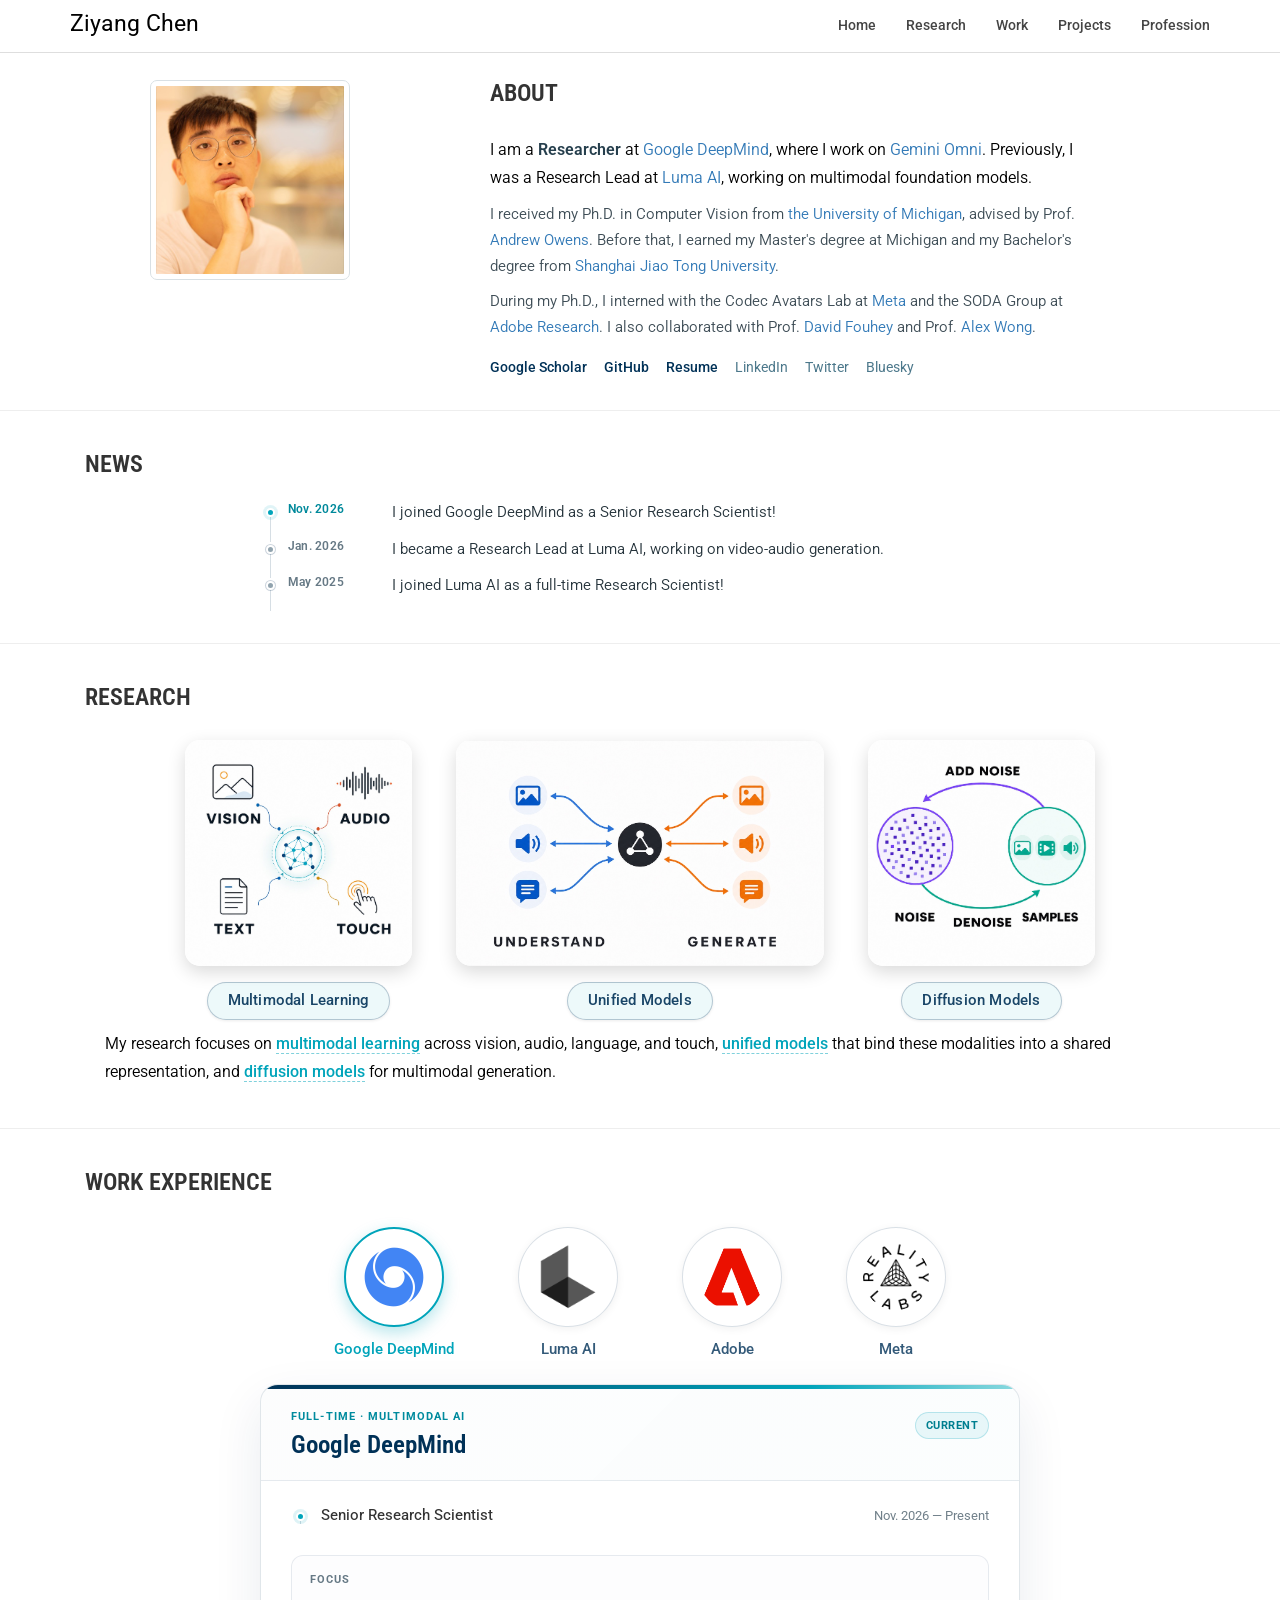
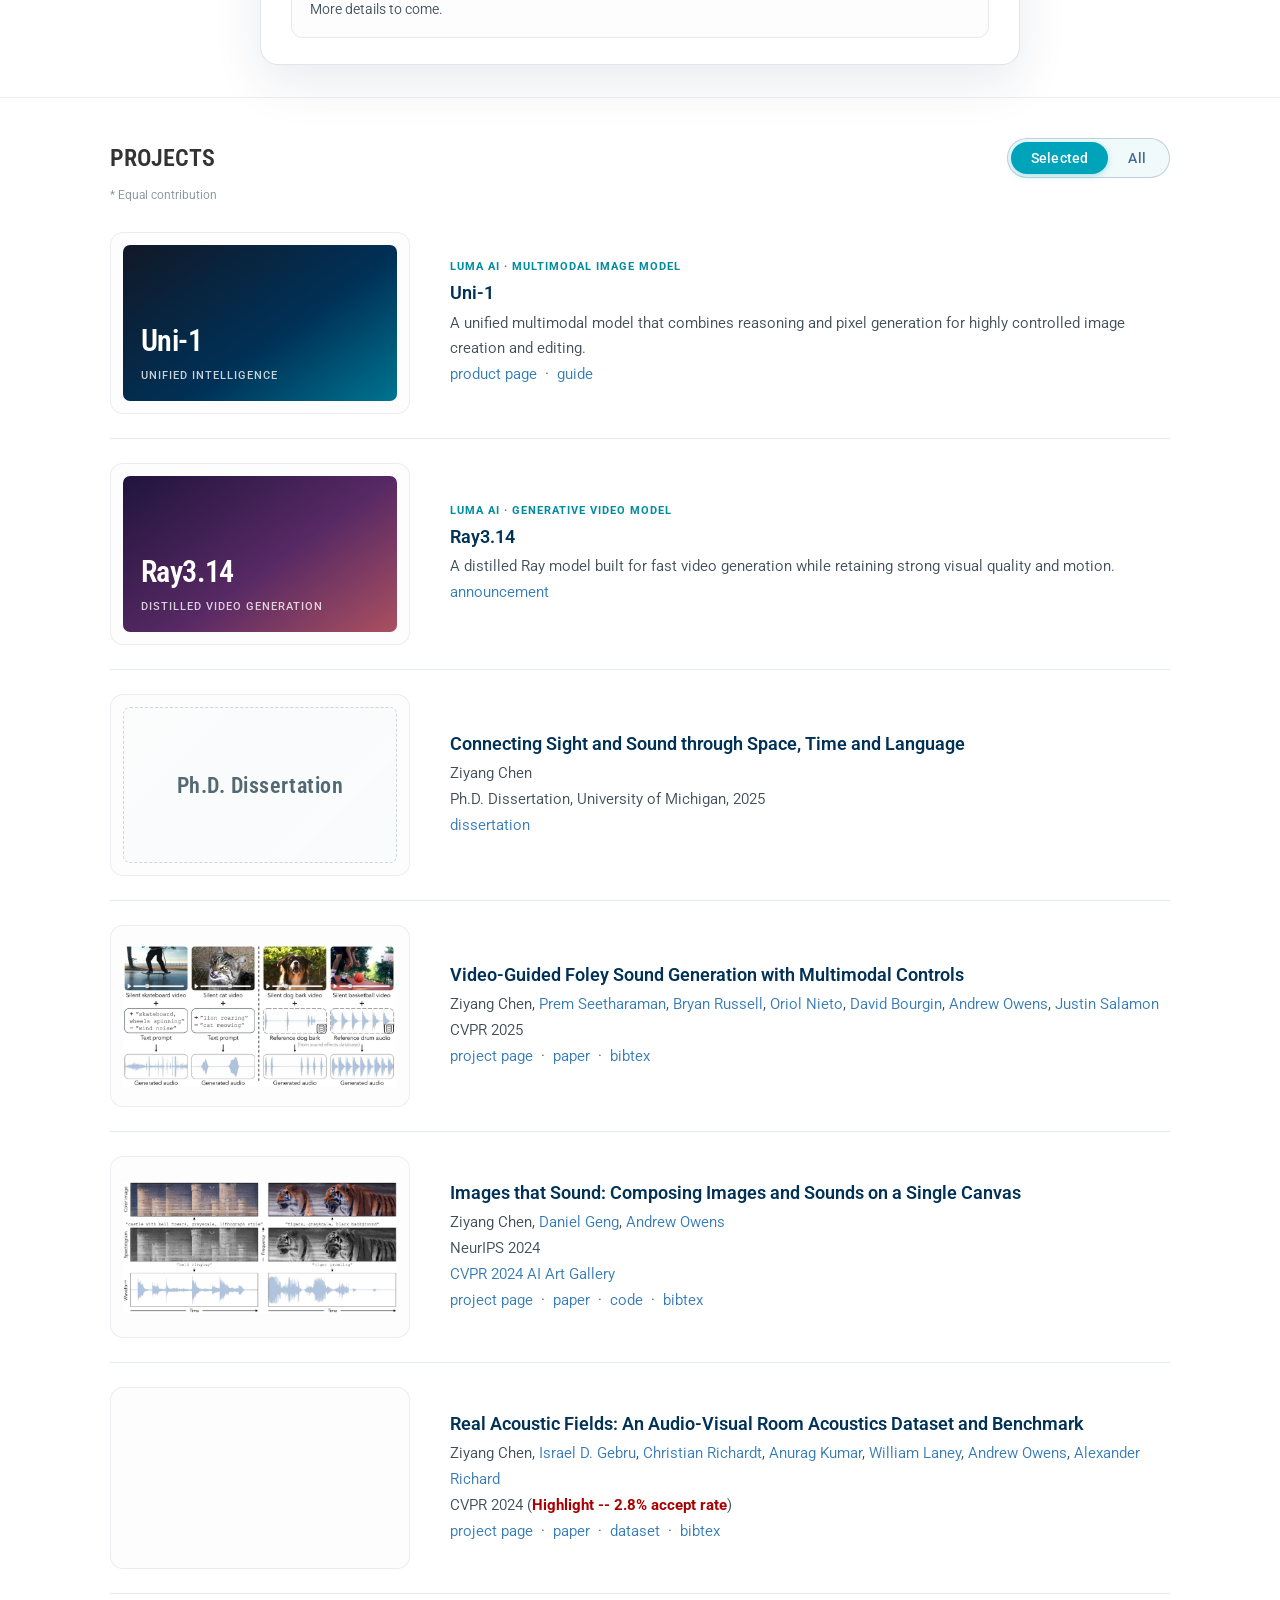
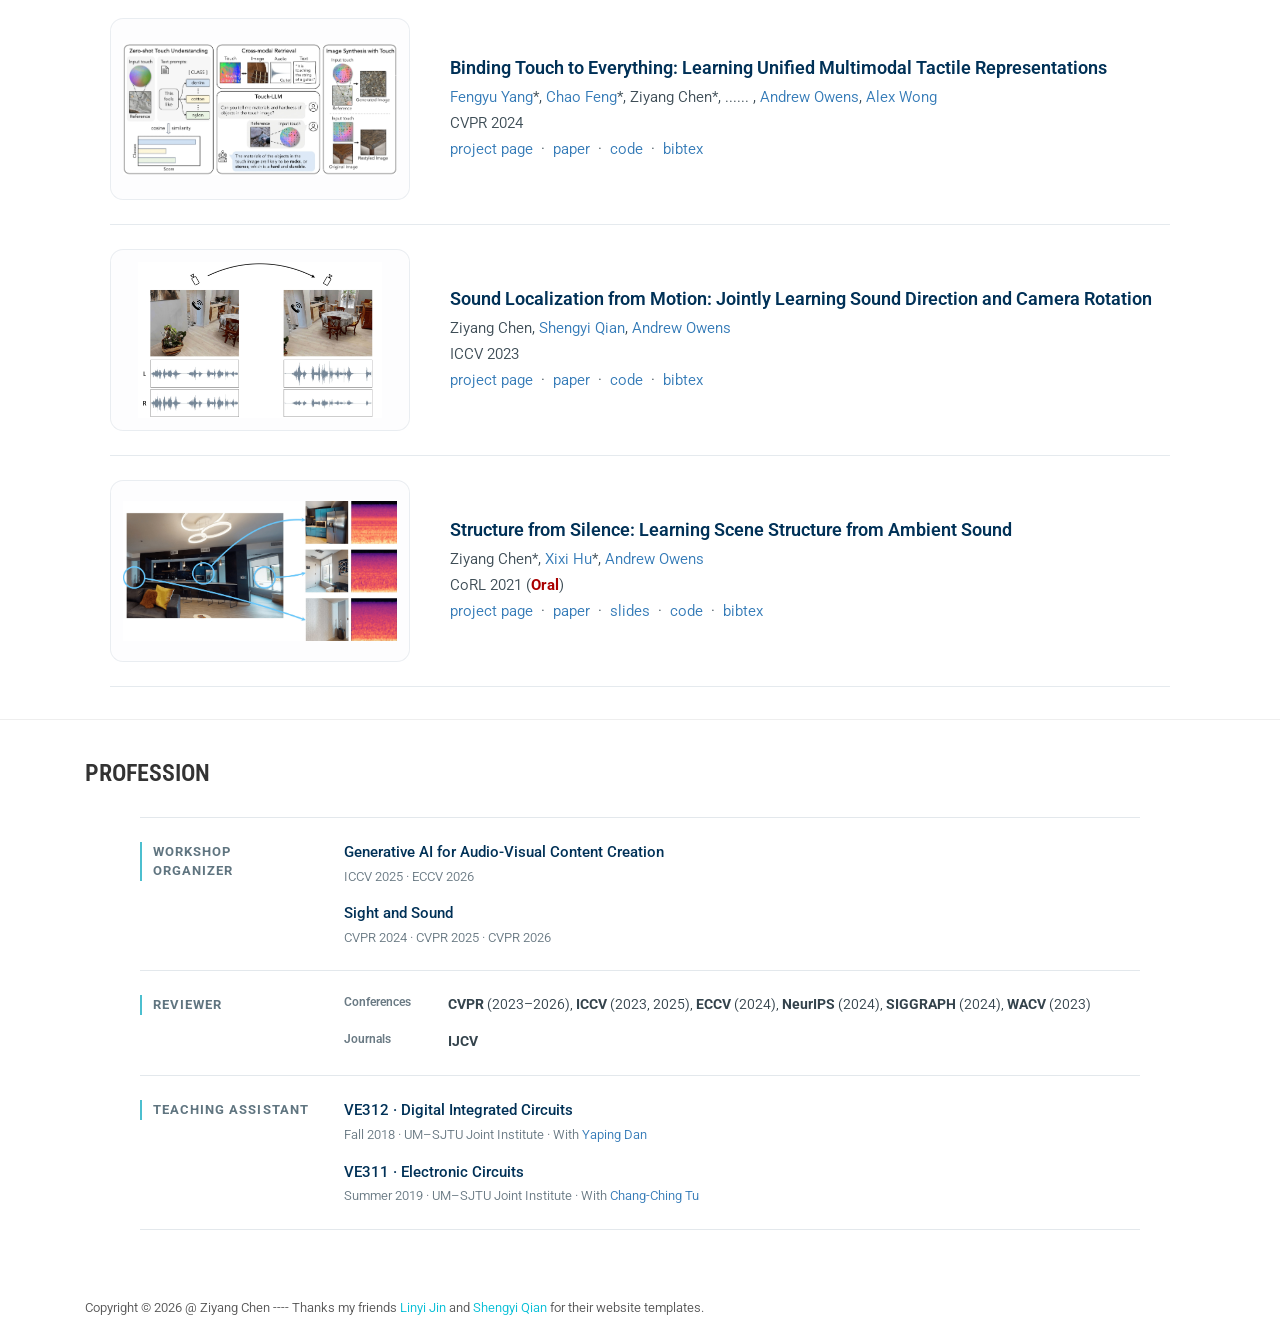
==== commit ff2051b3: "Update profile and work experience for Google DeepMind" ====
--- a/index.html
+++ b/index.html
@@ -99,7 +99,7 @@
                 <div class="col-md-7 col-sm-7 about-copy-column">
                     <div class="block about-intro wow fadeInLeft" data-wow-delay=".2s" data-wow-duration="400ms">
                         <h1 class="about-heading">About</h1>
-                        <p>I am a <span class="about-role-emphasis">Research Lead</span> at <a href="https://lumalabs.ai/">Luma AI</a>, working on multimodal foundation models.</p>
+                        <p>I am a <span class="about-role-emphasis">Researcher</span> at <a href="https://deepmind.google/">Google DeepMind</a>, where I work on <a href="https://deepmind.google/models/gemini-omni/">Gemini Omni</a>. Previously, I was a Research Lead at <a href="https://lumalabs.ai/">Luma AI</a>, working on multimodal foundation models.</p>
                         <div class="about-bio">
                             <p>I received my Ph.D. in Computer Vision from <a href="https://umich.edu/">the University of Michigan</a>, advised by Prof. <a href="http://andrewowens.com/">Andrew Owens</a>. Before that, I earned my Master's degree at Michigan and my Bachelor's degree from <a href="https://www.sjtu.edu.cn/">Shanghai Jiao Tong University</a>.</p>
                             <p>During my Ph.D., I interned with the Codec Avatars Lab at <a href="https://about.meta.com/realitylabs/">Meta</a> and the SODA Group at <a href="https://research.adobe.com/">Adobe Research</a>. I also collaborated with Prof. <a href="https://web.eecs.umich.edu/~fouhey/">David Fouhey</a> and Prof. <a href="https://vision.cs.yale.edu/members/alex-wong.html">Alex Wong</a>.</p>
@@ -127,8 +127,12 @@
                     </h2>
                     <ul class="news-timeline" tabindex="0" aria-label="News updates; scroll for older items">
                         <li class="news-item news-latest">
+                            <time datetime="2026-11">Nov. 2026</time>
+                            <span>I joined Google DeepMind as a Senior Research Scientist!</span>
+                        </li>
+                        <li class="news-item">
                             <time datetime="2026-01">Jan. 2026</time>
-                            <span>I am currently a Tech Lead at Luma AI for video-audio generation efforts.</span>
+                            <span>I became a Research Lead at Luma AI, working on video-audio generation.</span>
                         </li>
                         <li class="news-item">
                             <time datetime="2025-05">May 2025</time>
@@ -198,15 +202,19 @@
                 <div class="block wow fadeInLeft" data-wow-delay=".2s" data-wow-duration="400ms">
                     <div class="work-tabs" role="tablist" aria-label="Employers">
                         <div class="work-tabs-track" role="presentation">
-                            <button class="work-tab active" role="tab" aria-selected="true" aria-controls="work-luma" id="tab-luma" data-i="0" tabindex="0">
+                            <button class="work-tab active" role="tab" aria-selected="true" aria-controls="work-deepmind" id="tab-deepmind" data-i="0" tabindex="0">
+                                <img src="images/work/google-deepmind.png" alt="" width="100" height="100" loading="lazy" decoding="async">
+                                <span>Google DeepMind</span>
+                            </button>
+                            <button class="work-tab" role="tab" aria-selected="false" aria-controls="work-luma" id="tab-luma" data-i="1" tabindex="-1">
                                 <img src="./images/work/luma.png" alt="" width="100" height="100" loading="lazy" decoding="async">
                                 <span>Luma AI</span>
                             </button>
-                            <button class="work-tab" role="tab" aria-selected="false" aria-controls="work-adobe" id="tab-adobe" data-i="1" tabindex="-1">
+                            <button class="work-tab" role="tab" aria-selected="false" aria-controls="work-adobe" id="tab-adobe" data-i="2" tabindex="-1">
                                 <img src="./images/work/adobe-icon.png" alt="" width="100" height="100" loading="lazy" decoding="async">
                                 <span>Adobe</span>
                             </button>
-                            <button class="work-tab" role="tab" aria-selected="false" aria-controls="work-meta" id="tab-meta" data-i="2" tabindex="-1">
+                            <button class="work-tab" role="tab" aria-selected="false" aria-controls="work-meta" id="tab-meta" data-i="3" tabindex="-1">
                                 <img src="./images/work/reality_lab.png" alt="" width="100" height="100" loading="lazy" decoding="async">
                                 <span>Meta</span>
                             </button>
@@ -214,7 +222,30 @@
                     </div>
 
                     <div class="work-panels">
-                        <div class="work-panel active" role="tabpanel" id="work-luma" aria-labelledby="tab-luma" data-i="0">
+                        <div class="work-panel active" role="tabpanel" id="work-deepmind" aria-labelledby="tab-deepmind" data-i="0">
+                            <div class="work-panel-header">
+                                <div>
+                                    <p class="work-eyebrow">Full-time · Multimodal AI</p>
+                                    <div class="work-company-line">
+                                        <h3 class="work-company"><a href="https://deepmind.google/">Google DeepMind</a></h3>
+                                    </div>
+                                </div>
+                                <span class="work-status">Current</span>
+                            </div>
+                            <div class="work-panel-body">
+                                <div class="work-role-list" aria-label="Role at Google DeepMind">
+                                    <div class="role-line current-role">
+                                        <span class="job-title">Senior Research Scientist</span>
+                                        <span class="role-date">Nov. 2026 — Present</span>
+                                    </div>
+                                </div>
+                                <div class="work-info-block">
+                                    <p class="work-label">Focus</p>
+                                    <p class="work-detail">More details to come.</p>
+                                </div>
+                            </div>
+                        </div>
+                        <div class="work-panel" role="tabpanel" id="work-luma" aria-labelledby="tab-luma" data-i="1" hidden>
                             <div class="work-panel-header">
                                 <div>
                                     <p class="work-eyebrow">Full-time · Multimodal AI</p>
@@ -223,13 +254,12 @@
                                         <p class="work-location">Redwood City, CA</p>
                                     </div>
                                 </div>
-                                <span class="work-status">Current</span>
                             </div>
                             <div class="work-panel-body">
                                 <div class="work-role-list" aria-label="Roles at Luma AI">
-                                    <div class="role-line current-role">
+                                    <div class="role-line">
                                         <span class="job-title">Research Lead</span>
-                                        <span class="role-date">Jan. 2026 — Present</span>
+                                        <span class="role-date">Jan. — Nov. 2026</span>
                                     </div>
                                     <div class="role-line">
                                         <span class="job-title">Research Scientist</span>
@@ -242,7 +272,7 @@
                                 </div>
                             </div>
                         </div>
-                        <div class="work-panel" role="tabpanel" id="work-adobe" aria-labelledby="tab-adobe" data-i="1" hidden>
+                        <div class="work-panel" role="tabpanel" id="work-adobe" aria-labelledby="tab-adobe" data-i="2" hidden>
                             <div class="work-panel-header">
                                 <div>
                                     <p class="work-eyebrow">Research internship · Generative audio</p>
@@ -272,7 +302,7 @@
                                 </div>
                             </div>
                         </div>
-                        <div class="work-panel" role="tabpanel" id="work-meta" aria-labelledby="tab-meta" data-i="2" hidden>
+                        <div class="work-panel" role="tabpanel" id="work-meta" aria-labelledby="tab-meta" data-i="3" hidden>
                             <div class="work-panel-header">
                                 <div>
                                     <p class="work-eyebrow">Research internship · Spatial audio &amp; video</p>
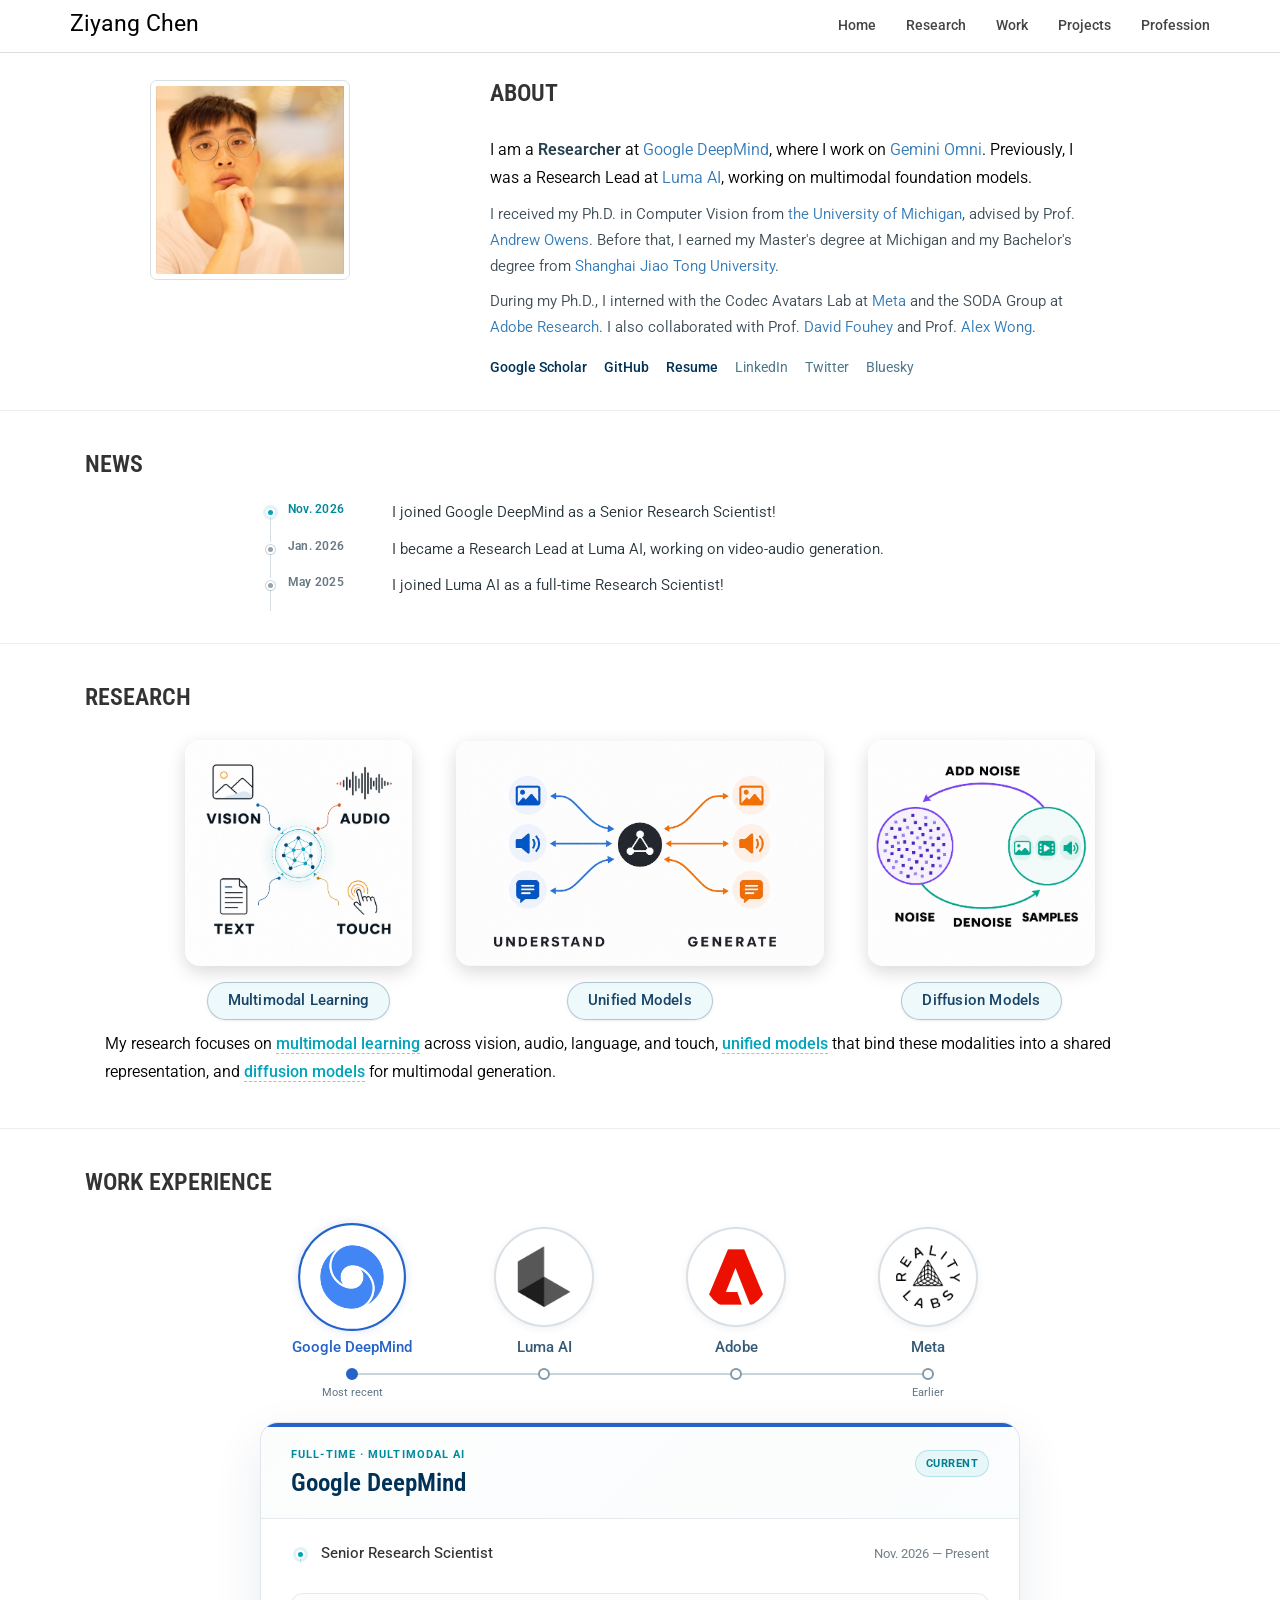
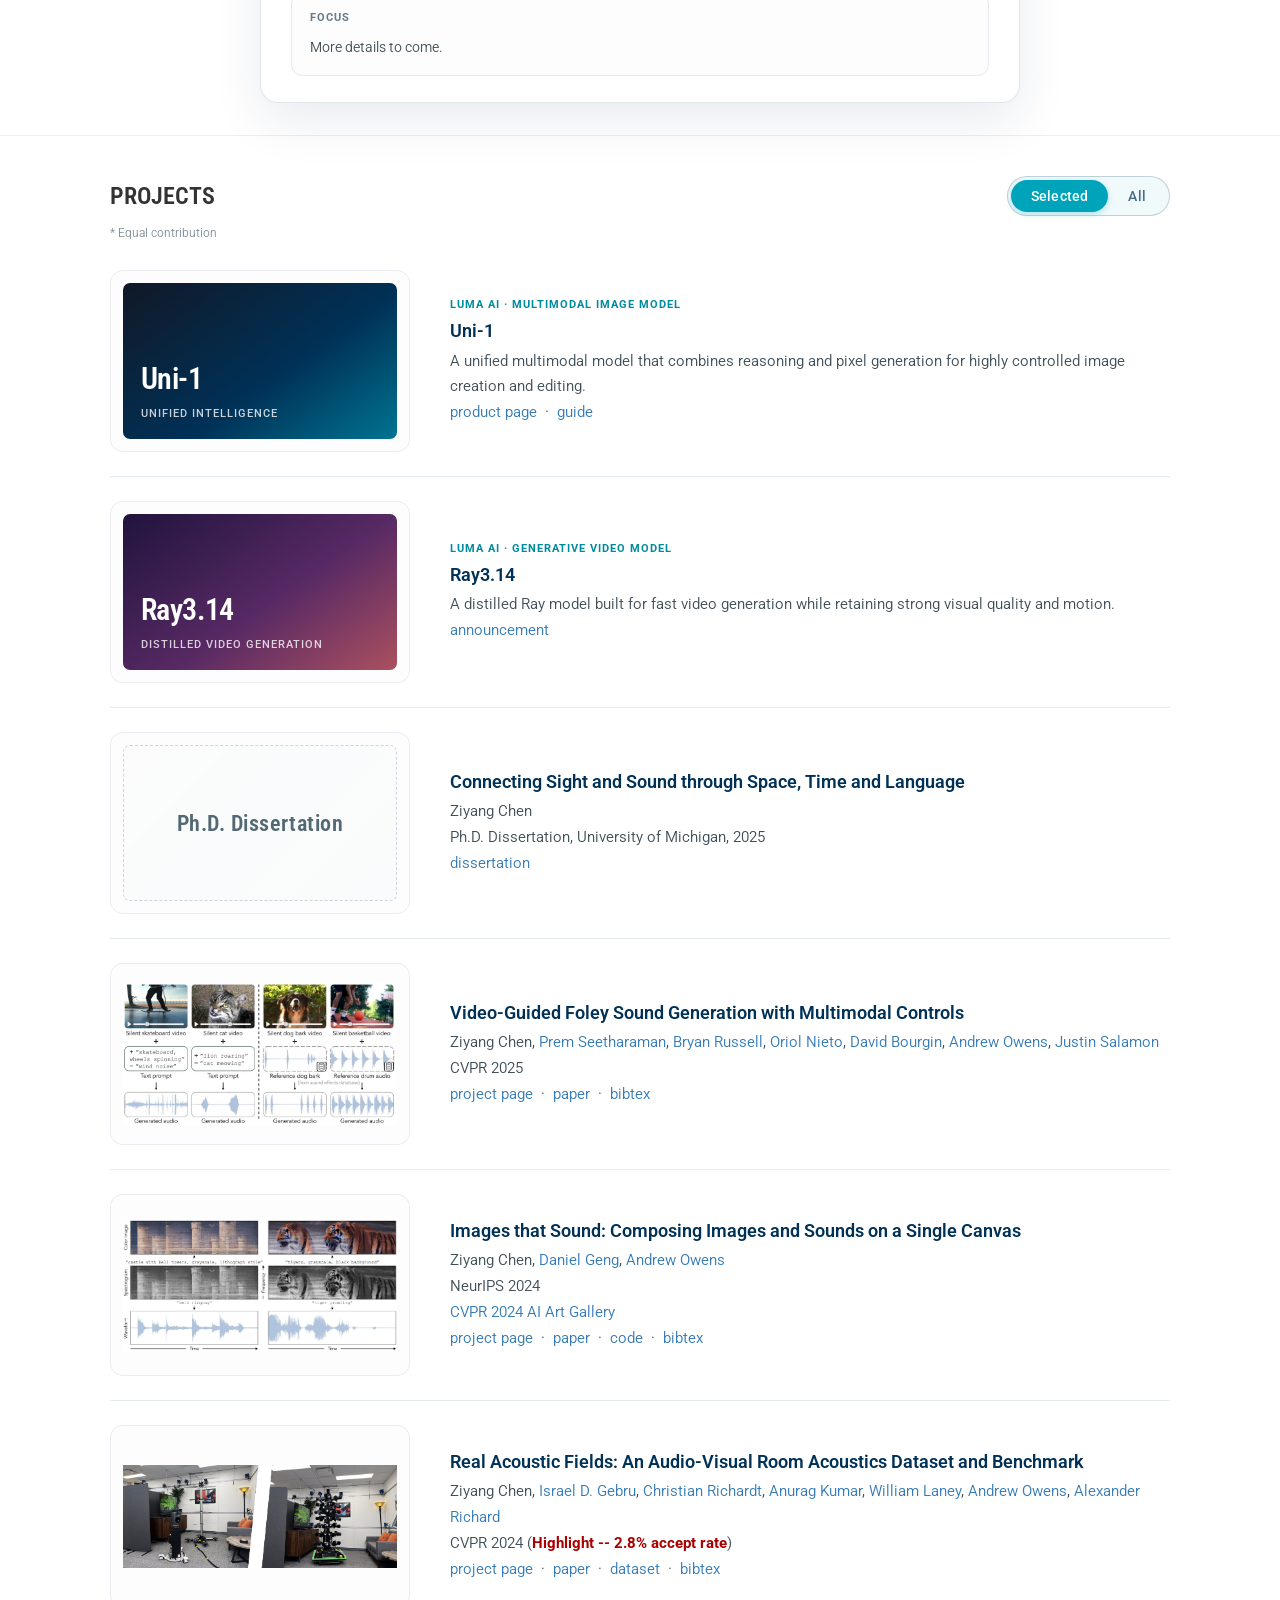
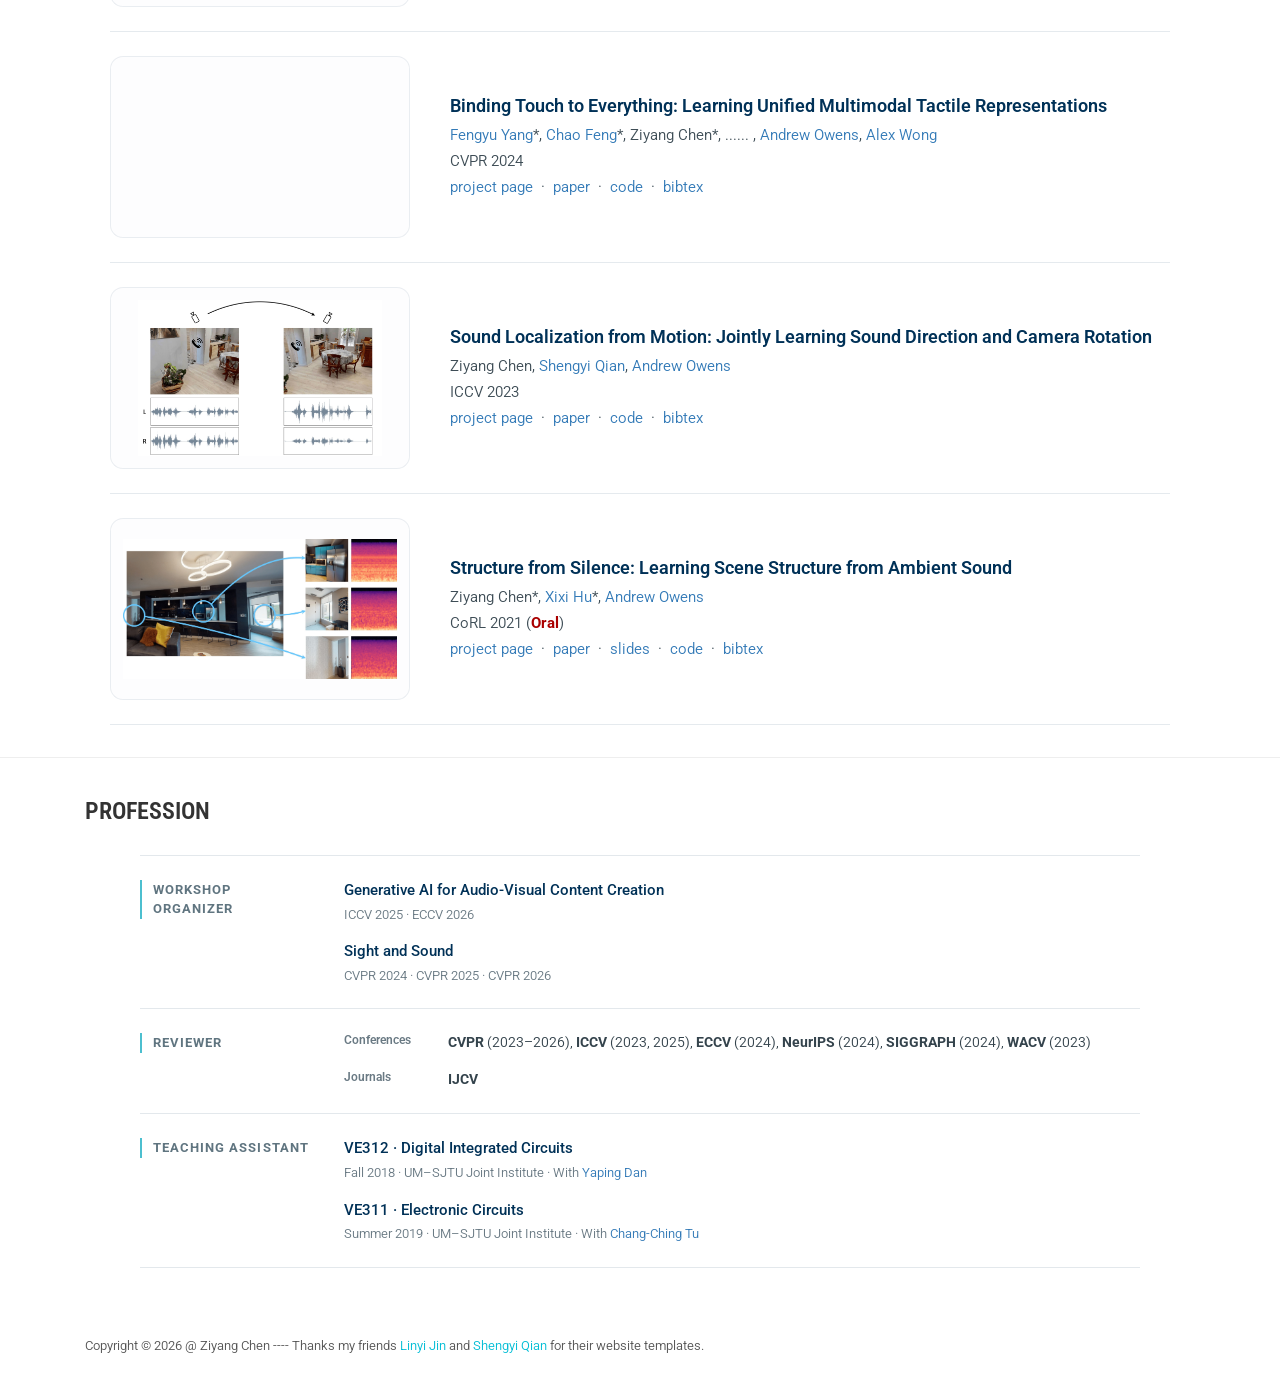
==== commit 39b171a4: "Refine work experience timeline" ====
--- a/index.html
+++ b/index.html
@@ -200,23 +200,25 @@
 
             <div class="row">
                 <div class="block wow fadeInLeft" data-wow-delay=".2s" data-wow-duration="400ms">
-                    <div class="work-tabs" role="tablist" aria-label="Employers">
+                    <div class="work-tabs" role="tablist" aria-label="Employers, most recent first">
                         <div class="work-tabs-track" role="presentation">
                             <button class="work-tab active" role="tab" aria-selected="true" aria-controls="work-deepmind" id="tab-deepmind" data-i="0" tabindex="0">
                                 <img src="images/work/google-deepmind.png" alt="" width="100" height="100" loading="lazy" decoding="async">
-                                <span>Google DeepMind</span>
+                                <span class="work-tab-name">Google DeepMind</span>
+                                <span class="work-timeline-label" aria-hidden="true">Most recent</span>
                             </button>
                             <button class="work-tab" role="tab" aria-selected="false" aria-controls="work-luma" id="tab-luma" data-i="1" tabindex="-1">
                                 <img src="./images/work/luma.png" alt="" width="100" height="100" loading="lazy" decoding="async">
-                                <span>Luma AI</span>
+                                <span class="work-tab-name">Luma AI</span>
                             </button>
                             <button class="work-tab" role="tab" aria-selected="false" aria-controls="work-adobe" id="tab-adobe" data-i="2" tabindex="-1">
                                 <img src="./images/work/adobe-icon.png" alt="" width="100" height="100" loading="lazy" decoding="async">
-                                <span>Adobe</span>
+                                <span class="work-tab-name">Adobe</span>
                             </button>
                             <button class="work-tab" role="tab" aria-selected="false" aria-controls="work-meta" id="tab-meta" data-i="3" tabindex="-1">
                                 <img src="./images/work/reality_lab.png" alt="" width="100" height="100" loading="lazy" decoding="async">
-                                <span>Meta</span>
+                                <span class="work-tab-name">Meta</span>
+                                <span class="work-timeline-label" aria-hidden="true">Earlier</span>
                             </button>
                         </div>
                     </div>
--- a/assets/css/main.css
+++ b/assets/css/main.css
@@ -1746,7 +1746,7 @@
   max-width: 100px;
 }
 
-/* Work Experience: tabbed employers (circular logo tabs -> detail panel) */
+/* Work Experience: employer timeline and tab panels */
 .work-tabs {
   max-width: 100%;
   margin-bottom: 12px;
@@ -1760,11 +1760,13 @@
 }
 
 .work-tabs-track {
+  --work-node-size: 100px;
+  --work-node-gap: 32px;
   display: flex;
   justify-content: center;
   width: max-content;
   min-width: 100%;
-  gap: 56px;
+  gap: var(--work-node-gap);
   padding: 8px 10px 7px;
 }
 
@@ -1782,13 +1784,13 @@
 }
 
 .work-tab {
-  flex: 0 0 auto;
+  position: relative;
+  flex: 0 0 160px;
   display: flex;
   flex-direction: column;
   align-items: center;
   justify-content: flex-start;
-  gap: 12px;
-  padding: 4px;
+  padding: 4px 4px 44px;
   border: none;
   background: transparent;
   cursor: pointer;
@@ -1798,6 +1800,48 @@
   appearance: none;
 }
 
+/* Connect each node to the previous one, ending at the outer node centers. */
+.work-tab + .work-tab::before {
+  position: absolute;
+  bottom: 28px;
+  right: 50%;
+  width: calc(100% + var(--work-node-gap));
+  height: 2px;
+  background: #c8d5dd;
+  pointer-events: none;
+  content: "";
+}
+
+.work-tab::after {
+  position: absolute;
+  z-index: 1;
+  right: 50%;
+  bottom: 23px;
+  width: 12px;
+  height: 12px;
+  transform: translateX(50%);
+  border: 2px solid #8299a9;
+  border-radius: 50%;
+  background: #fff;
+  pointer-events: none;
+  content: "";
+}
+
+.work-tab.active::after {
+  border-color: var(--work-accent, #00a4ba);
+  background: var(--work-accent, #00a4ba);
+}
+
+.work-timeline-label {
+  position: absolute;
+  right: 0;
+  bottom: 2px;
+  left: 0;
+  color: #607585;
+  font-size: 11px;
+  line-height: 16px;
+}
+
 .work-tab:focus-visible {
   border-radius: 8px;
   outline: 2px solid #00a4ba;
@@ -1805,38 +1849,55 @@
 }
 
 .work-tab img {
-  width: 100px;
-  height: 100px;
-  max-width: 100px;
+  position: relative;
+  z-index: 1;
+  width: var(--work-node-size);
+  height: var(--work-node-size);
+  max-width: var(--work-node-size);
   border-radius: 50%;
   object-fit: contain;
   background: #fff;
   padding: 16px;
-  border: 1px solid rgba(0, 49, 87, 0.15);
+  border: 2px solid rgba(0, 49, 87, 0.15);
   box-shadow: 0 2px 8px rgba(0, 0, 0, 0.06);
-  transition: border-color 0.2s ease, box-shadow 0.2s ease, transform 0.2s ease;
-}
-
-.work-tab span {
+  transition: border-color 0.18s ease, transform 0.18s ease;
+}
+
+.work-tab-name {
+  margin-top: 10px;
   font-size: 15px;
   font-weight: 500;
   text-align: center;
   color: rgba(0, 49, 87, 0.8);
-  transition: color 0.2s ease;
-}
-
-.work-tab:hover img {
-  border-color: #00a4ba;
-  transform: translateY(-3px);
+  transition: color 0.18s ease;
+}
+
+/* Share each employer's accent between its timeline node and detail panel. */
+#tab-deepmind, #work-deepmind { --work-accent: #2563c9; }
+#tab-luma, #work-luma { --work-accent: #383838; }
+#tab-adobe, #work-adobe { --work-accent: #ce241a; }
+#tab-meta, #work-meta { --work-accent: #48596a; }
+
+@media (hover: hover) {
+  .work-tab:hover {
+    --work-logo-lift: -3px;
+  }
+
+  .work-tab:hover img {
+    border-color: var(--work-accent, #00a4ba);
+    transform: translateY(var(--work-logo-lift));
+  }
 }
 
 .work-tab.active img {
-  border: 2px solid #00a4ba;
-  box-shadow: 0 6px 16px rgba(0, 164, 186, 0.28);
-}
-
-.work-tab.active span {
-  color: #00a4ba;
+  border-color: var(--work-accent, #00a4ba);
+  box-shadow: 0 0 8px 1px rgba(0, 49, 87, 0.08);
+  box-shadow: 0 0 8px 1px color-mix(in srgb, var(--work-accent, #00a4ba) 14%, transparent);
+  transform: translateY(var(--work-logo-lift, 0px)) scale(1.08);
+}
+
+.work-tab.active .work-tab-name {
+  color: var(--work-accent, #00a4ba);
 }
 
 .work-panels {
@@ -1850,7 +1911,7 @@
   box-shadow: 0 18px 50px rgba(0, 49, 87, 0.09);
 }
 
-.work-panels::before {
+.work-panel::before {
   position: absolute;
   z-index: 1;
   top: 0;
@@ -1858,16 +1919,27 @@
   left: 0;
   height: 4px;
   content: '';
-  background: linear-gradient(90deg, #003157 0%, #00a4ba 72%, #8bd9df 100%);
+  background: var(--work-accent, #00a4ba);
 }
 
 .work-panel {
+  position: relative;
   display: none;
 }
 
 .work-panel.active {
   display: block;
-  animation: workFade 0.25s ease;
+}
+
+@media (prefers-reduced-motion: no-preference) {
+  .work-panel.active {
+    animation: work-panel-fade-in 250ms ease;
+  }
+}
+
+@keyframes work-panel-fade-in {
+  from { opacity: 0; }
+  to { opacity: 1; }
 }
 
 .work-panel-header {
@@ -2034,11 +2106,6 @@
   gap: 2px 14px;
 }
 
-@keyframes workFade {
-  from { opacity: 0; transform: translateY(4px); }
-  to { opacity: 1; transform: none; }
-}
-
 @media (prefers-reduced-motion: reduce) {
   html {
     scroll-behavior: auto;
@@ -2053,30 +2120,33 @@
     transition-duration: 0.01ms !important;
   }
 
-  .work-tab img {
-    transition: none;
-  }
-
   .work-project-title a {
     transition: none;
   }
 
-  .work-panel.active {
-    animation: none;
-  }
+  .work-tab img,
+  .work-tab-name {
+    transition: none;
+  }
+
+  .work-tab:hover {
+    --work-logo-lift: 0px;
+  }
+
 }
 
 @media (max-width: 767px) {
   .work-tabs-track {
-    gap: 22px;
+    --work-node-size: 72px;
+    --work-node-gap: 14px;
+  }
+  .work-tab {
+    flex-basis: 128px;
   }
   .work-tab img {
-    width: 72px;
-    height: 72px;
-    max-width: 72px;
     padding: 12px;
   }
-  .work-tab span {
+  .work-tab-name {
     font-size: 12px;
   }
   .work-panels {
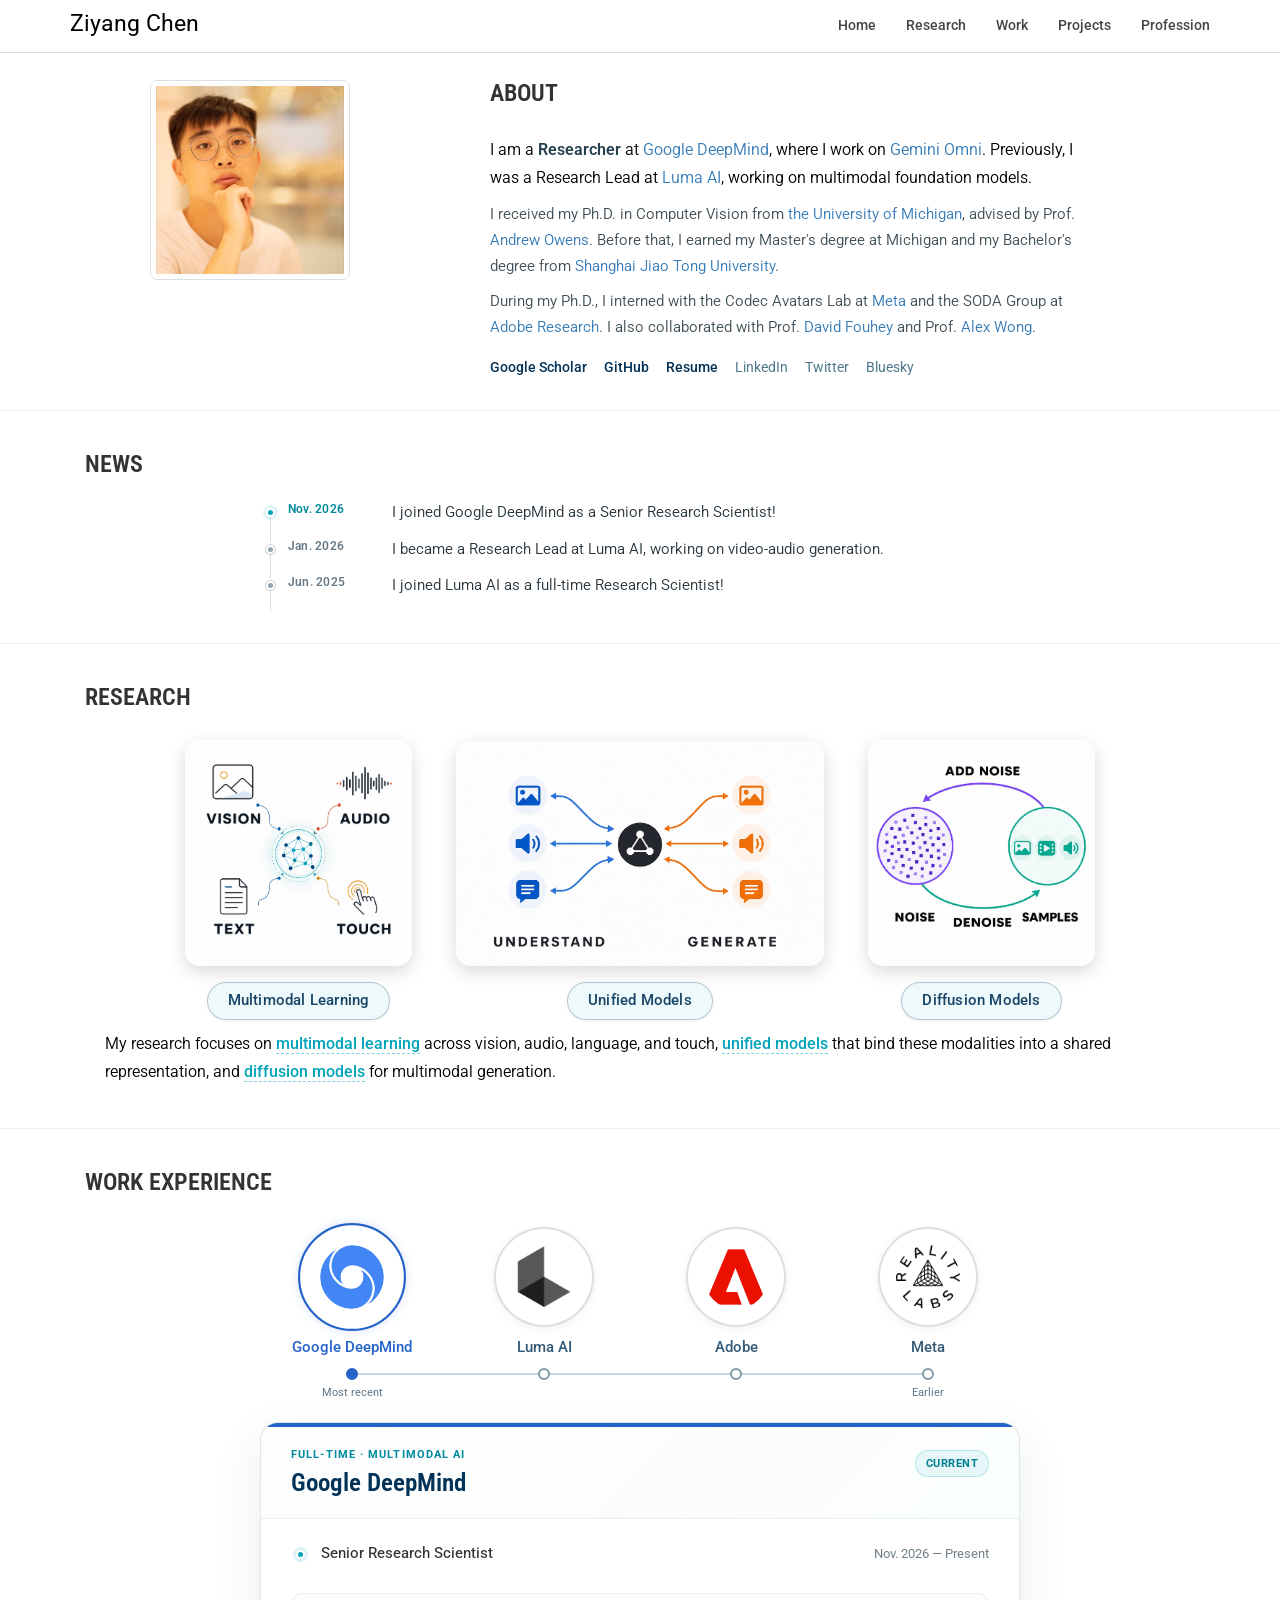
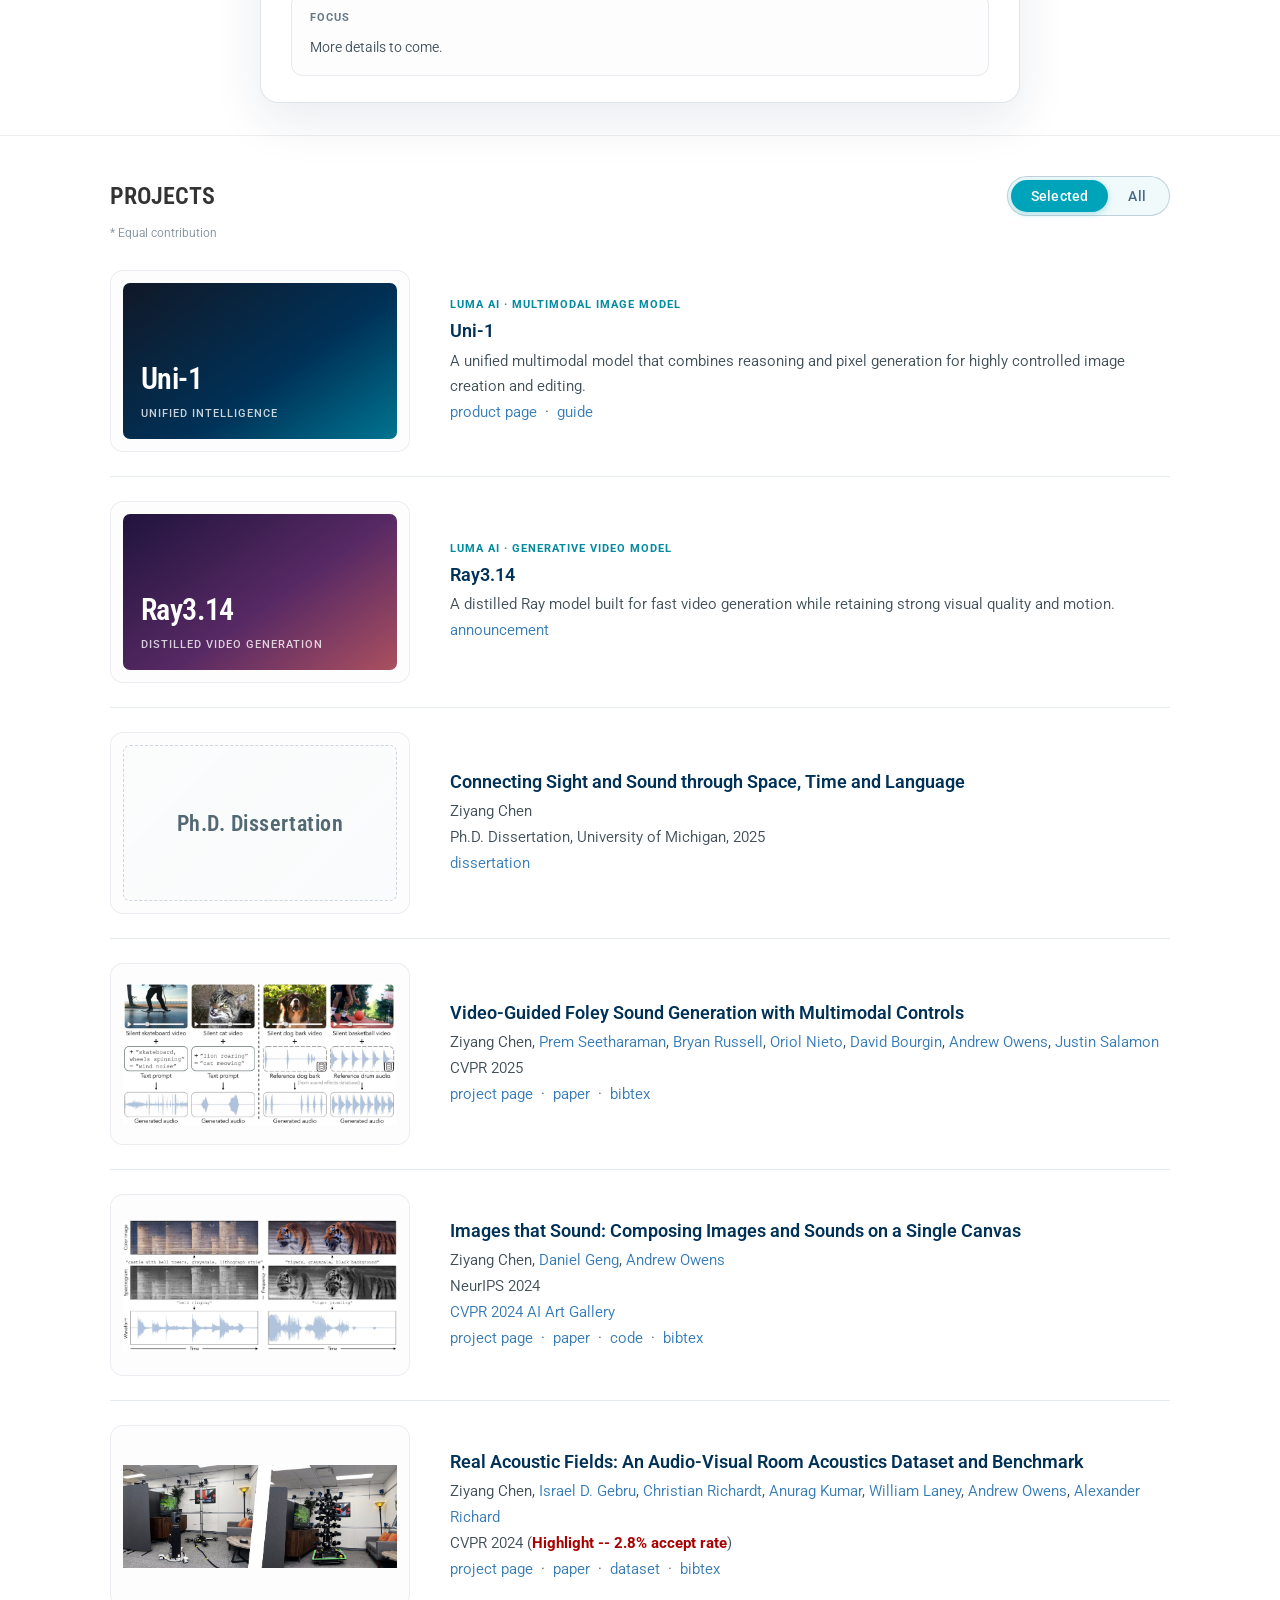
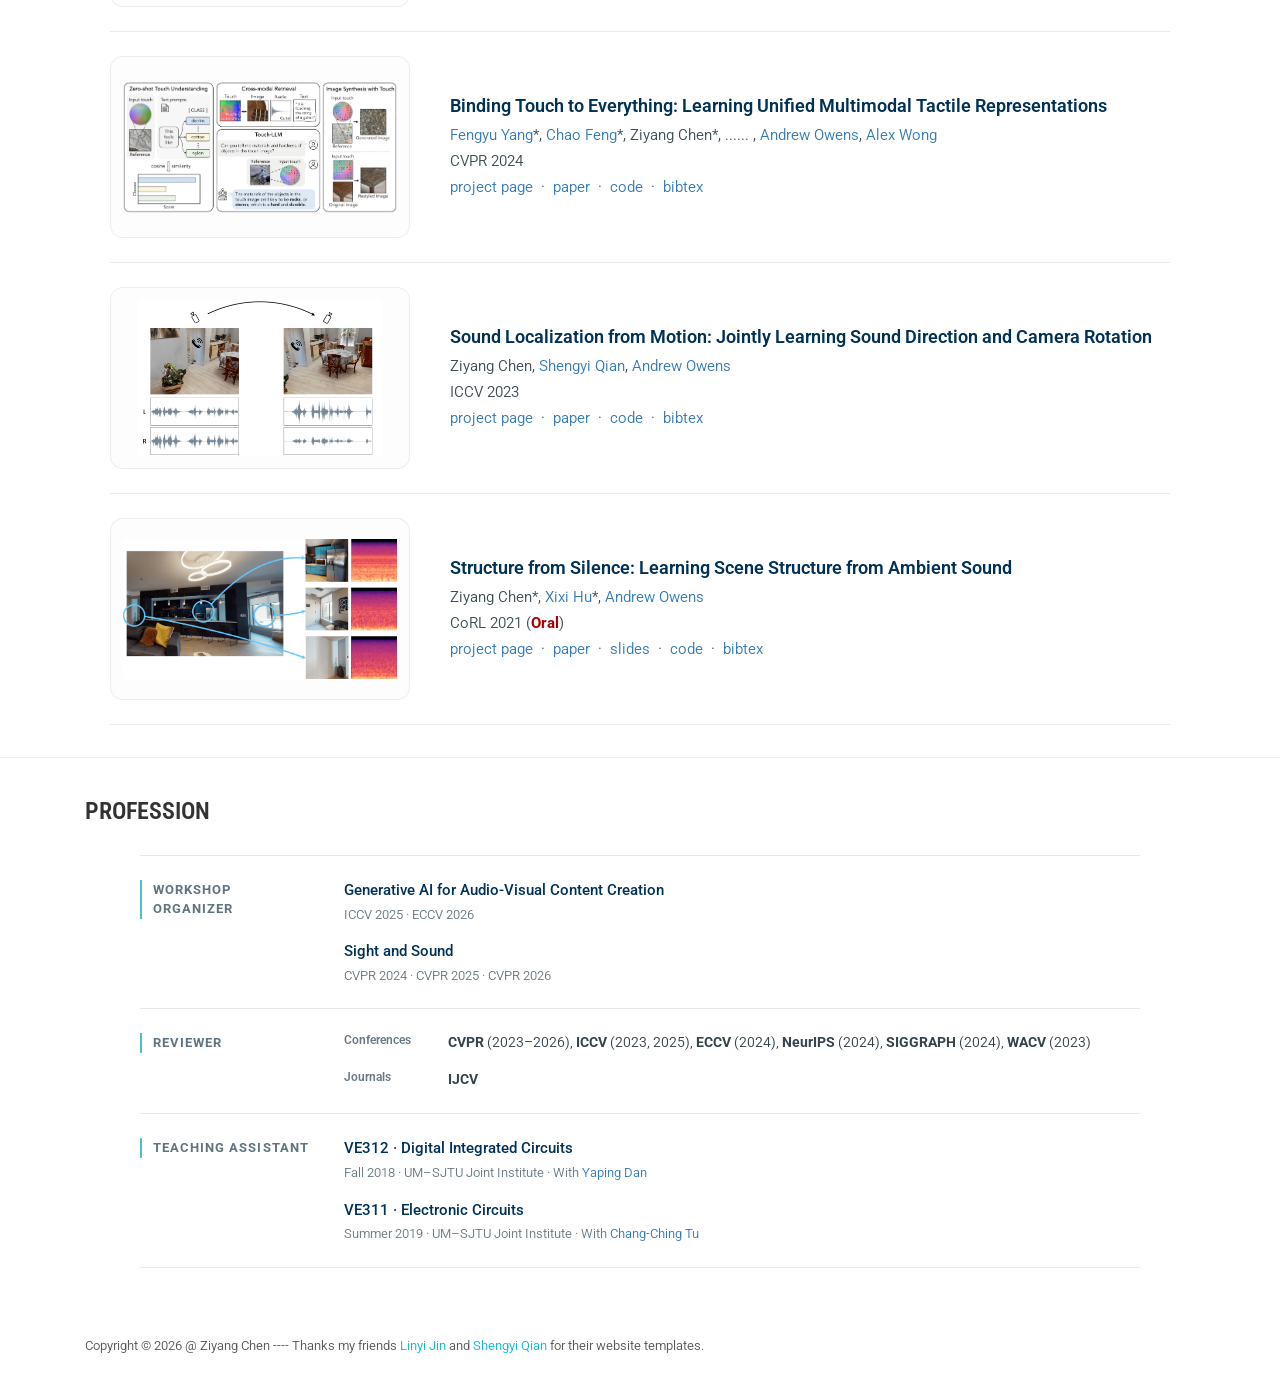
==== commit eb3633db: "Fix project deep links and simplify work tabs" ====
--- a/index.html
+++ b/index.html
@@ -135,7 +135,7 @@
                             <span>I became a Research Lead at Luma AI, working on video-audio generation.</span>
                         </li>
                         <li class="news-item">
-                            <time datetime="2025-05">May 2025</time>
+                            <time datetime="2025-06">Jun. 2025</time>
                             <span>I joined Luma AI as a full-time Research Scientist!</span>
                         </li>
                         <li class="news-item">
@@ -199,23 +199,23 @@
             </div>
 
             <div class="row">
-                <div class="block wow fadeInLeft" data-wow-delay=".2s" data-wow-duration="400ms">
+                <div class="block">
                     <div class="work-tabs" role="tablist" aria-label="Employers, most recent first">
                         <div class="work-tabs-track" role="presentation">
-                            <button class="work-tab active" role="tab" aria-selected="true" aria-controls="work-deepmind" id="tab-deepmind" data-i="0" tabindex="0">
+                            <button class="work-tab active" role="tab" aria-selected="true" aria-controls="work-deepmind" id="tab-deepmind" tabindex="0">
                                 <img src="images/work/google-deepmind.png" alt="" width="100" height="100" loading="lazy" decoding="async">
                                 <span class="work-tab-name">Google DeepMind</span>
                                 <span class="work-timeline-label" aria-hidden="true">Most recent</span>
                             </button>
-                            <button class="work-tab" role="tab" aria-selected="false" aria-controls="work-luma" id="tab-luma" data-i="1" tabindex="-1">
+                            <button class="work-tab" role="tab" aria-selected="false" aria-controls="work-luma" id="tab-luma" tabindex="-1">
                                 <img src="./images/work/luma.png" alt="" width="100" height="100" loading="lazy" decoding="async">
                                 <span class="work-tab-name">Luma AI</span>
                             </button>
-                            <button class="work-tab" role="tab" aria-selected="false" aria-controls="work-adobe" id="tab-adobe" data-i="2" tabindex="-1">
+                            <button class="work-tab" role="tab" aria-selected="false" aria-controls="work-adobe" id="tab-adobe" tabindex="-1">
                                 <img src="./images/work/adobe-icon.png" alt="" width="100" height="100" loading="lazy" decoding="async">
                                 <span class="work-tab-name">Adobe</span>
                             </button>
-                            <button class="work-tab" role="tab" aria-selected="false" aria-controls="work-meta" id="tab-meta" data-i="3" tabindex="-1">
+                            <button class="work-tab" role="tab" aria-selected="false" aria-controls="work-meta" id="tab-meta" tabindex="-1">
                                 <img src="./images/work/reality_lab.png" alt="" width="100" height="100" loading="lazy" decoding="async">
                                 <span class="work-tab-name">Meta</span>
                                 <span class="work-timeline-label" aria-hidden="true">Earlier</span>
@@ -224,7 +224,7 @@
                     </div>
 
                     <div class="work-panels">
-                        <div class="work-panel active" role="tabpanel" id="work-deepmind" aria-labelledby="tab-deepmind" data-i="0">
+                        <div class="work-panel active" role="tabpanel" id="work-deepmind" aria-labelledby="tab-deepmind">
                             <div class="work-panel-header">
                                 <div>
                                     <p class="work-eyebrow">Full-time · Multimodal AI</p>
@@ -247,7 +247,7 @@
                                 </div>
                             </div>
                         </div>
-                        <div class="work-panel" role="tabpanel" id="work-luma" aria-labelledby="tab-luma" data-i="1" hidden>
+                        <div class="work-panel" role="tabpanel" id="work-luma" aria-labelledby="tab-luma" hidden>
                             <div class="work-panel-header">
                                 <div>
                                     <p class="work-eyebrow">Full-time · Multimodal AI</p>
@@ -274,7 +274,7 @@
                                 </div>
                             </div>
                         </div>
-                        <div class="work-panel" role="tabpanel" id="work-adobe" aria-labelledby="tab-adobe" data-i="2" hidden>
+                        <div class="work-panel" role="tabpanel" id="work-adobe" aria-labelledby="tab-adobe" hidden>
                             <div class="work-panel-header">
                                 <div>
                                     <p class="work-eyebrow">Research internship · Generative audio</p>
@@ -304,7 +304,7 @@
                                 </div>
                             </div>
                         </div>
-                        <div class="work-panel" role="tabpanel" id="work-meta" aria-labelledby="tab-meta" data-i="3" hidden>
+                        <div class="work-panel" role="tabpanel" id="work-meta" aria-labelledby="tab-meta" hidden>
                             <div class="work-panel-header">
                                 <div>
                                     <p class="work-eyebrow">Research internship · Spatial audio &amp; video</p>
@@ -344,7 +344,7 @@
     <section id="Projects" class="site-section filter-selected">
         <div class="container">
             <div class="row">
-                <div class="block wow fadeInLeft" data-wow-delay=".2s" data-wow-duration="400ms">
+                <div class="block">
                     <div class="project-header">
                         <h2>Projects</h2>
                         <div class="project-toggle" role="group" aria-label="Filter projects">
@@ -357,7 +357,7 @@
             </div>
 
             <div class="row project-entry project-selected" id="uni-1">
-                <div class="block wow fadeInLeft" data-wow-delay=".2s" data-wow-duration="400ms">
+                <div class="block">
                     <div class="col-md-5 col-sm-5 text-center">
                         <a href="https://lumalabs.ai/uni-1" aria-label="View the Uni-1 product page">
                             <div class="project-teaser-placeholder project-product-teaser project-product-teaser-uni" aria-hidden="true">
@@ -382,7 +382,7 @@
             </div>
 
             <div class="row project-entry project-selected" id="ray-3-14">
-                <div class="block wow fadeInLeft" data-wow-delay=".2s" data-wow-duration="400ms">
+                <div class="block">
                     <div class="col-md-5 col-sm-5 text-center">
                         <a href="https://lumalabs.ai/news/ray3_14" aria-label="View the Ray3.14 announcement">
                             <div class="project-teaser-placeholder project-product-teaser project-product-teaser-ray" aria-hidden="true">
@@ -404,7 +404,7 @@
             </div>
 
             <div class="row project-entry project-selected" id="phd-dissertation">
-                <div class="block wow fadeInLeft" data-wow-delay=".2s" data-wow-duration="400ms">
+                <div class="block">
                     <div class="col-md-5 col-sm-5 text-center">
                         <a href="https://deepblue.lib.umich.edu/items/5612135b-61cb-47e1-9ab4-3c3dda3f605b" aria-label="View the dissertation Connecting Sight and Sound through Space, Time and Language">
                             <div class="project-teaser-placeholder" aria-hidden="true">
@@ -426,7 +426,7 @@
             </div>
 
             <div class="row project-entry project-selected" id="multifoley">
-                <div class="block wow fadeInLeft" data-wow-delay=".2s" data-wow-duration="400ms">
+                <div class="block">
                     <div class="col-md-5 col-sm-5 text-center">
                         <a href="https://arxiv.org/abs/2411.17698"><img src="images/projects/multifoley.jpg" alt="MultiFoley video-guided sound generation overview" loading="lazy" decoding="async"
                                 style="width: 100%;  border-radius: 10px;"></a>
@@ -457,7 +457,7 @@
 
 
             <div class="row project-entry" id="GPS-Gen">
-                <div class="block wow fadeInLeft" data-wow-delay=".2s" data-wow-duration="400ms">
+                <div class="block">
                     <div class="col-md-5 col-sm-5 text-center">
                         <a href="https://cfeng16.github.io/gps-gen/"><img src="images/projects/gpsgen.jpg" alt="GPS-controlled image generation overview" loading="lazy" decoding="async" style="width: 95%;"></a>
                     </div>
@@ -487,7 +487,7 @@
             </div>
 
             <div class="row project-entry" id="Ego-Spatial">
-                <div class="block wow fadeInLeft" data-wow-delay=".2s" data-wow-duration="400ms">
+                <div class="block">
                     <div class="col-md-5 col-sm-5 text-center">
                         <a href="https://openaccess.thecvf.com/content/CVPR2025/papers/Min_Supervising_Sound_Localization_by_In-the-wild_Egomotion_CVPR_2025_paper.pdf"><img src="images/projects/sup-egomotion.jpg" alt="Egomotion-supervised sound localization overview" loading="lazy" decoding="async" style="width: 95%; border-radius: 10px;"></a>
                     </div>
@@ -511,7 +511,7 @@
             </div>
 
             <div class="row project-entry project-selected" id="images-that-sound">
-                <div class="block wow fadeInLeft" data-wow-delay=".2s" data-wow-duration="400ms">
+                <div class="block">
                     <div class="col-md-5 col-sm-5 text-center">
                         <a href="https://arxiv.org/abs/2405.12221"><img src="images/projects/images-that-sound.jpg" alt="Images that Sound composition examples" loading="lazy" decoding="async" style="width: 100%;  border-radius: 10px;"></a>
                     </div>
@@ -541,7 +541,7 @@
             </div>
 
             <div class="row project-entry project-selected" id="real-acoustic-fields">
-                <div class="block wow fadeInLeft" data-wow-delay=".2s" data-wow-duration="400ms">
+                <div class="block">
                     <div class="col-md-5 col-sm-5 text-center">
                         <a href="https://arxiv.org/abs/2403.18821"><img src="images/projects/RAF.jpg" alt="Real Acoustic Fields capture setup" loading="lazy" decoding="async" style="width: 100%;  border-radius: 10px;"></a>
                     </div>
@@ -574,7 +574,7 @@
 
 
             <div class="row project-entry project-selected" id="UniTouch">
-                <div class="block wow fadeInLeft" data-wow-delay=".2s" data-wow-duration="400ms">
+                <div class="block">
                     <div class="col-md-5 col-sm-5 text-center">
                         <a href="https://arxiv.org/abs/2401.18084"><img src="images/projects/unitouch.jpg" alt="UniTouch multimodal tactile representation overview" loading="lazy" decoding="async" style="width: 100%;"></a>
                     </div>
@@ -609,7 +609,7 @@
 
 
             <div class="row project-entry project-selected" id="SLfM">
-                <div class="block wow fadeInLeft" data-wow-delay=".2s" data-wow-duration="400ms">
+                <div class="block">
                     <div class="col-md-5 col-sm-5 text-center">
                         <a href="https://arxiv.org/abs/2303.11329"><img src="images/projects/SLfM.jpg" alt="Sound Localization from Motion overview" loading="lazy" decoding="async" style="width: 80%;"></a>
                     </div>
@@ -635,7 +635,7 @@
             </div>
 
             <div class="row project-entry" id="condfoleygen">
-                <div class="block wow fadeInLeft" data-wow-delay=".2s" data-wow-duration="400ms">
+                <div class="block">
                     <div class="col-md-5 col-sm-5 text-center">
                         <a href="https://arxiv.org/abs/2304.08490"><img src="images/projects/condfoleygen.jpg" alt="Conditional Foley generation examples" loading="lazy" decoding="async" style="width: 100%; margin-top: 5px;"></a>
                     </div>
@@ -662,7 +662,7 @@
 
 
             <div class="row project-entry" id="avforensics">
-                <div class="block wow fadeInLeft" data-wow-delay=".2s" data-wow-duration="400ms">
+                <div class="block">
                     <div class="col-md-5 col-sm-5 text-center">
                         <a href="https://arxiv.org/abs/2301.01767"><img src="images/projects/avforensics.jpg" alt="Audio-visual anomaly detection overview" loading="lazy" decoding="async" style="width: 60%;"></a>
                     </div>
@@ -688,7 +688,7 @@
 
 
             <div class="row project-entry" id="stereocrw">
-                <div class="block wow fadeInLeft" data-wow-delay=".2s" data-wow-duration="400ms">
+                <div class="block">
                     <div class="col-md-5 col-sm-5 text-center">
                         <a href="https://arxiv.org/abs/2204.12489"><img src="images/projects/stereocrw.jpg" alt="Stereo sound localization method overview" loading="lazy" decoding="async" style="width: 100%;"></a>
                     </div>
@@ -718,7 +718,7 @@
 
 
             <div class="row project-entry" id="mix-and-localize">
-                <div class="block wow fadeInLeft" data-wow-delay=".2s" data-wow-duration="400ms">
+                <div class="block">
                     <div class="col-md-5 col-sm-5 text-center">
                         <a href="https://arxiv.org/abs/2211.15058"><img src="images/projects/mixcrw.jpg" alt="Mix and Localize method overview" loading="lazy" decoding="async" style="width: 100%;"></a>
                     </div>
@@ -746,7 +746,7 @@
 
 
             <div class="row project-entry project-selected" id="structure-from-silence">
-                <div class="block wow fadeInLeft" data-wow-delay=".2s" data-wow-duration="400ms">
+                <div class="block">
                     <div class="col-md-5 col-sm-5 text-center">
                         <a href="https://arxiv.org/abs/2111.05846"><img src="images/projects/sfs.jpg" alt="Structure from Silence method overview" loading="lazy" decoding="async" style="width: 100%;"></a>
                     </div>
--- a/assets/css/main.css
+++ b/assets/css/main.css
@@ -1479,6 +1479,7 @@
 /* Projects: consistent editorial rows with a restrained media frame */
 #Projects .project-entry {
   margin: 0;
+  scroll-margin-top: 51px;
 }
 
 #Projects .project-entry > .block {
